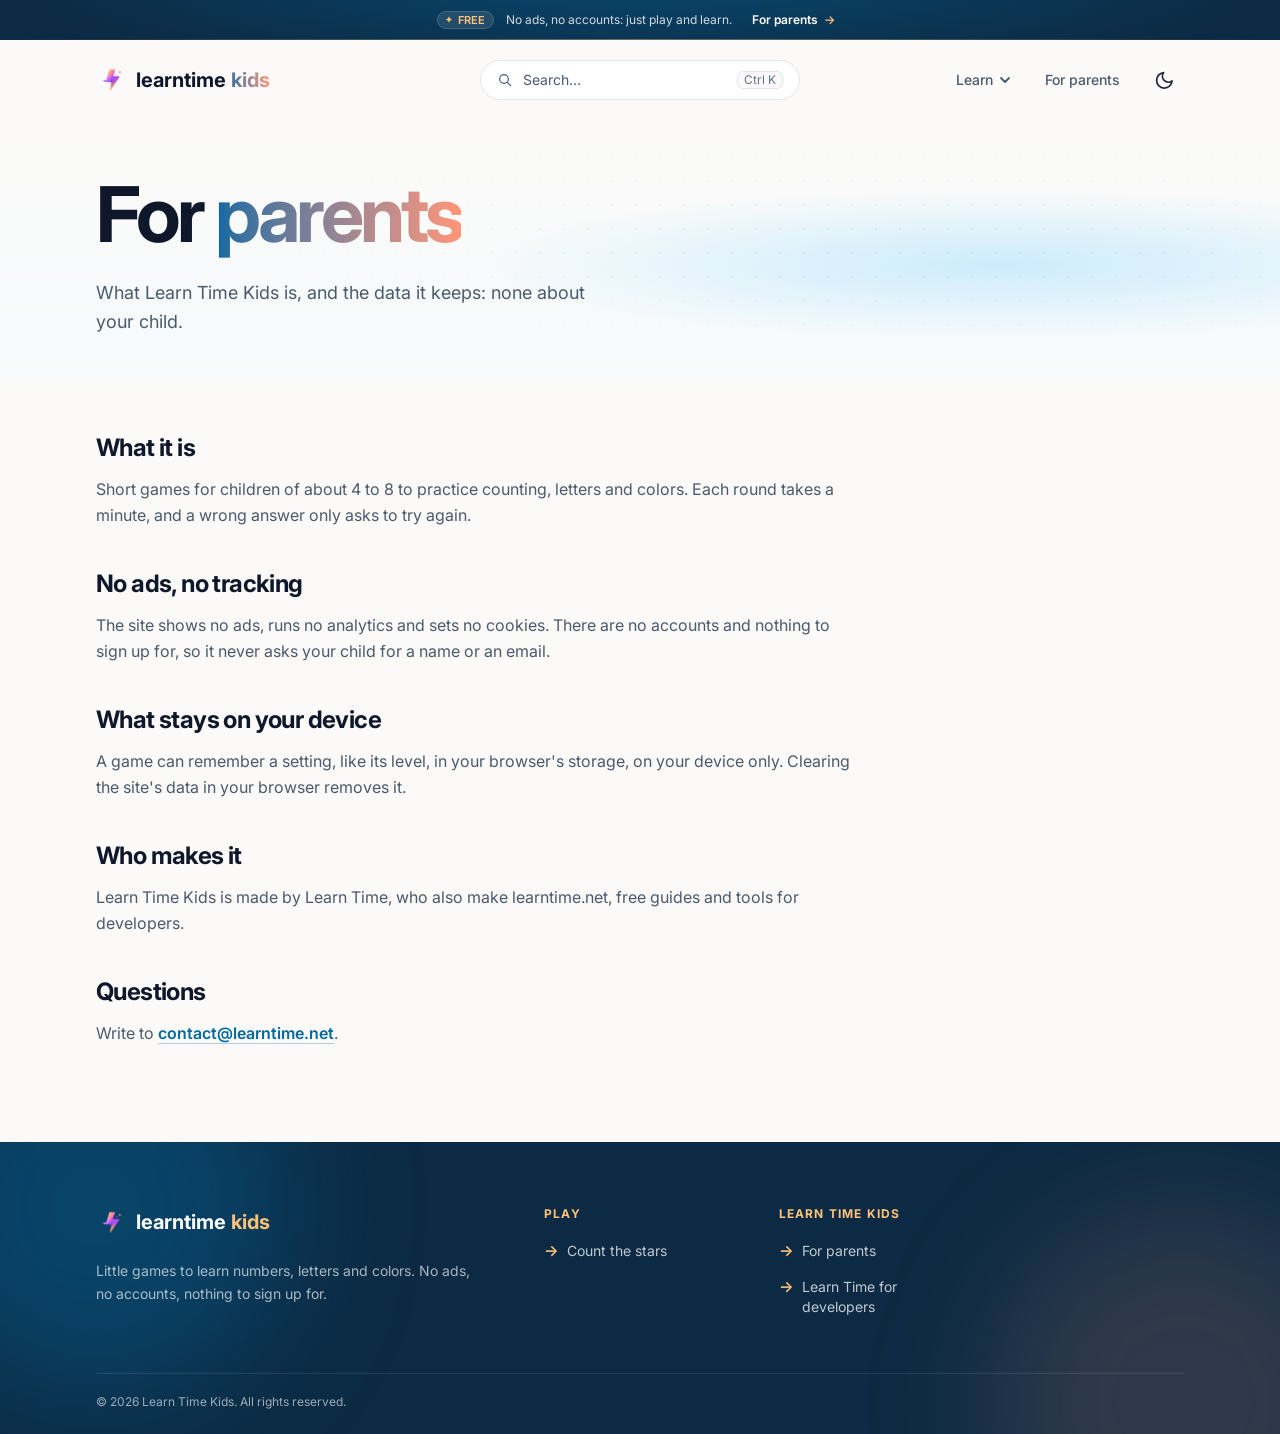
==== parents/index.html @ bff308cf "new website version" ====
<!doctype html><!-- Generated by build tool at 2026-11-18T23:03:13.358Z -->
<html lang="en">
  <head>
    <meta charset="UTF-8" />
    <script>(function () {
  var theme;
  try { theme = localStorage.getItem("learntime-kids:theme"); } catch (error) {}
  if (theme !== "light" && theme !== "dark") {
    theme = window.matchMedia && matchMedia("(prefers-color-scheme: dark)").matches ? "dark" : "light";
  }
  document.documentElement.dataset.theme = theme;
})();</script>
    <link rel="icon" href="/favicon.ico" sizes="32x32">
    <link rel="icon" type="image/png" sizes="32x32" href="/assets/favicon/favicon-32x32.png">
    <link rel="icon" type="image/png" sizes="16x16" href="/assets/favicon/favicon-16x16.png">
    <link rel="apple-touch-icon" sizes="180x180" href="/assets/favicon/apple-touch-icon.png">
    <link rel="manifest" href="/assets/favicon/site.webmanifest">
    <meta name="viewport" content="width=device-width, initial-scale=1.0" />
    <title>For parents | Learn Time Kids – Learn Time</title>
    <meta name="description" content="What Learn Time Kids is, who makes it, and the data it keeps: no ads, no analytics, no accounts, no cookies." />
    <meta name="keywords" content="learn time kids parents, kids games privacy, games without ads for children" />
    <link rel="canonical" href="https://kids.learntime.net/parents/" />
    <meta name="search-index-version" content="fac62221156c" />
    
    <script>window.startTime = new Date().getTime();</script>
    <style>
      :root {
        --background-color: #F1F1F1;
        --loading-bar-background-color: #F0E6FF;
        --moving-loading-bar-background-color: #752BE8;
      }
      :root[data-theme="dark"] {
        --background-color: #100E17;
        --loading-bar-background-color: #2B2042;
        --moving-loading-bar-background-color: #A78BFA;
      }
      .loader {
        transition: all .2s ease-out;
        z-index: 10000000000;
        margin-top: -200px;
        position: fixed;
        top: 0;
        left: 0;
        right: 0;
        bottom: 0;
        background-color: var(--background-color);
        display: flex;
        align-items: center;
        justify-content: center;
        flex-direction: column;
      }
      .loader-logo {
        width: 40px;
        height: 40px;
        margin-bottom: 20px;
      }
      .loading-bar {
        width: 130px;
        height: 4px;
        border-radius: 100rem;
        background-color: var(--loading-bar-background-color);
        position: relative;
        overflow: hidden;
      }
      .moving-loading-bar {
        height: 100%;
        width: 68px;
        position: absolute;
        border-radius: 100rem;
        background-color: var(--moving-loading-bar-background-color);
        animation: initial-loading 1.5s ease infinite;
      }
      @keyframes initial-loading {
        0% {
          transform: translate(-34px);
        }
        50% {
          transform: translate(96px);
        }
        to {
          transform: translate(-34px);
        }
      }
      .loader.hide {
        opacity: 0;
        visibility: hidden;
        pointer-events: none;
      }
      .root {
        height: 0px;
        overflow: hidden;
        transition: height 0.2s ease-out;
      }
      .root.show {
        min-height: 100vh;
        height: auto;
        overflow: visible;
      }
    </style>
    <script type="module" crossorigin src="/assets/parents-hFwo82gf.js"></script>
    <link rel="modulepreload" crossorigin href="/assets/LoaderHider-DoMLkhhd.js">
    <link rel="stylesheet" crossorigin href="/assets/LoaderHider-Essg3ZuU.css">
  </head>
  <body>
    <div id="loader" class="loader">
      <div class="loading-bar">
        <div class="moving-loading-bar"></div>
      </div>
    </div>
    <div id="root" class="root"></div>
  </body>
</html>
---- assets/LoaderHider-Essg3ZuU.css ----
@import "https://fonts.googleapis.com/css2?family=Inter:ital,opsz,wght@0,14..32,100..900;1,14..32,100..900&family=Roboto+Mono:ital,wght@0,100..700;1,100..700&display=swap";@layer components;@layer properties{@supports (((-webkit-hyphens:none)) and (not (margin-trim:inline))) or ((-moz-orient:inline) and (not (color:rgb(from red r g b)))){*,:before,:after,::backdrop{--tw-translate-x:0;--tw-translate-y:0;--tw-translate-z:0;--tw-rotate-x:initial;--tw-rotate-y:initial;--tw-rotate-z:initial;--tw-skew-x:initial;--tw-skew-y:initial;--tw-pan-x:initial;--tw-pan-y:initial;--tw-pinch-zoom:initial;--tw-border-style:solid;--tw-gradient-position:initial;--tw-gradient-from:#0000;--tw-gradient-via:#0000;--tw-gradient-to:#0000;--tw-gradient-stops:initial;--tw-gradient-via-stops:initial;--tw-gradient-from-position:0%;--tw-gradient-via-position:50%;--tw-gradient-to-position:100%;--tw-leading:initial;--tw-font-weight:initial;--tw-tracking:initial;--tw-shadow:0 0 #0000;--tw-shadow-color:initial;--tw-shadow-alpha:100%;--tw-inset-shadow:0 0 #0000;--tw-inset-shadow-color:initial;--tw-inset-shadow-alpha:100%;--tw-ring-color:initial;--tw-ring-shadow:0 0 #0000;--tw-inset-ring-color:initial;--tw-inset-ring-shadow:0 0 #0000;--tw-ring-inset:initial;--tw-ring-offset-width:0px;--tw-ring-offset-color:#fff;--tw-ring-offset-shadow:0 0 #0000;--tw-outline-style:solid;--tw-blur:initial;--tw-brightness:initial;--tw-contrast:initial;--tw-grayscale:initial;--tw-hue-rotate:initial;--tw-invert:initial;--tw-opacity:initial;--tw-saturate:initial;--tw-sepia:initial;--tw-drop-shadow:initial;--tw-drop-shadow-color:initial;--tw-drop-shadow-alpha:100%;--tw-drop-shadow-size:initial;--tw-backdrop-blur:initial;--tw-backdrop-brightness:initial;--tw-backdrop-contrast:initial;--tw-backdrop-grayscale:initial;--tw-backdrop-hue-rotate:initial;--tw-backdrop-invert:initial;--tw-backdrop-opacity:initial;--tw-backdrop-saturate:initial;--tw-backdrop-sepia:initial;--tw-duration:initial;--tw-ease:initial;--tw-scale-x:1;--tw-scale-y:1;--tw-scale-z:1}}}@layer theme{:root,:host{--color-orange-300:oklch(83.7% .128 66.29);--color-orange-500:oklch(70.5% .213 47.604);--color-orange-600:oklch(64.6% .222 41.116);--color-orange-700:oklch(55.3% .195 38.402);--color-amber-100:oklch(96.2% .059 95.617);--color-amber-300:oklch(87.9% .169 91.605);--color-amber-400:oklch(82.8% .189 84.429);--color-amber-500:oklch(76.9% .188 70.08);--color-amber-700:oklch(55.5% .163 48.998);--color-emerald-500:oklch(69.6% .17 162.48);--color-emerald-700:oklch(50.8% .118 165.612);--color-teal-500:oklch(70.4% .14 182.503);--color-sky-100:oklch(95.1% .026 236.824);--color-sky-300:oklch(82.8% .111 230.318);--color-sky-400:oklch(74.6% .16 232.661);--color-sky-500:oklch(68.5% .169 237.323);--color-sky-700:oklch(50% .134 242.749);--color-violet-500:oklch(60.6% .25 292.717);--color-pink-500:oklch(65.6% .241 354.308);--color-slate-900:oklch(20.8% .042 265.755);--color-neutral-100:oklch(97% 0 0);--color-neutral-200:oklch(92.2% 0 0);--color-neutral-300:oklch(87% 0 0);--color-neutral-500:oklch(55.6% 0 0);--color-neutral-600:oklch(43.9% 0 0);--color-neutral-700:oklch(37.1% 0 0);--color-neutral-800:oklch(26.9% 0 0);--color-neutral-900:oklch(20.5% 0 0);--color-black:#000;--color-white:#fff;--spacing:.25rem;--container-sm:24rem;--container-md:28rem;--container-lg:32rem;--container-xl:36rem;--container-2xl:42rem;--container-3xl:48rem;--container-6xl:72rem;--text-xs:.75rem;--text-xs--line-height:calc(1 / .75);--text-sm:.875rem;--text-sm--line-height:calc(1.25 / .875);--text-base:1rem;--text-base--line-height:calc(1.5 / 1);--text-lg:1.125rem;--text-lg--line-height:calc(1.75 / 1.125);--text-xl:1.25rem;--text-xl--line-height:calc(1.75 / 1.25);--text-2xl:1.5rem;--text-2xl--line-height:calc(2 / 1.5);--text-4xl:2.25rem;--text-4xl--line-height:calc(2.5 / 2.25);--text-5xl:3rem;--text-5xl--line-height:1;--font-weight-normal:400;--font-weight-medium:500;--font-weight-semibold:600;--font-weight-bold:700;--tracking-tighter:-.05em;--tracking-tight:-.025em;--tracking-normal:0em;--tracking-wide:.025em;--tracking-widest:.1em;--leading-tight:1.25;--leading-snug:1.375;--leading-relaxed:1.625;--radius-md:.375rem;--radius-lg:.5rem;--radius-xl:.75rem;--radius-2xl:1rem;--radius-3xl:1.5rem;--ease-out:cubic-bezier(0, 0, .2, 1);--ease-in-out:cubic-bezier(.4, 0, .2, 1);--animate-ping:ping 1s cubic-bezier(0, 0, .2, 1) infinite;--blur-sm:8px;--blur-lg:16px;--blur-3xl:64px;--default-transition-duration:.15s;--default-transition-timing-function:cubic-bezier(.4, 0, .2, 1);--default-font-family:var(--typography-family);--default-mono-font-family:var(--font-family-mono);--color-brand:var(--semantic-color-brand);--color-border:var(--semantic-color-border);--animate-glow:glow 12s ease-in-out infinite;--animate-pop:pop .3s ease-out}}@layer base{*,:after,:before,::backdrop{box-sizing:border-box;border:0 solid;margin:0;padding:0}::file-selector-button{box-sizing:border-box;border:0 solid;margin:0;padding:0}html,:host{-webkit-text-size-adjust:100%;tab-size:4;line-height:1.5;font-family:var(--default-font-family,ui-sans-serif, system-ui, sans-serif, "Apple Color Emoji", "Segoe UI Emoji", "Segoe UI Symbol", "Noto Color Emoji");font-feature-settings:var(--default-font-feature-settings,normal);font-variation-settings:var(--default-font-variation-settings,normal);-webkit-tap-highlight-color:transparent}hr{height:0;color:inherit;border-top-width:1px}abbr:where([title]){-webkit-text-decoration:underline dotted;text-decoration:underline dotted}h1,h2,h3,h4,h5,h6{font-size:inherit;font-weight:inherit}a{color:inherit;-webkit-text-decoration:inherit;-webkit-text-decoration:inherit;-webkit-text-decoration:inherit;-webkit-text-decoration:inherit;text-decoration:inherit}b,strong{font-weight:bolder}code,kbd,samp,pre{font-family:var(--default-mono-font-family,ui-monospace, SFMono-Regular, Menlo, Monaco, Consolas, "Liberation Mono", "Courier New", monospace);font-feature-settings:var(--default-mono-font-feature-settings,normal);font-variation-settings:var(--default-mono-font-variation-settings,normal);font-size:1em}small{font-size:80%}sub,sup{vertical-align:baseline;font-size:75%;line-height:0;position:relative}sub{bottom:-.25em}sup{top:-.5em}table{text-indent:0;border-color:inherit;border-collapse:collapse}:-moz-focusring{outline:auto}progress{vertical-align:baseline}summary{display:list-item}ol,ul,menu{list-style:none}img,svg,video,canvas,audio,iframe,embed,object{vertical-align:middle;display:block}img,video{max-width:100%;height:auto}button,input,select,optgroup,textarea{font:inherit;font-feature-settings:inherit;font-variation-settings:inherit;letter-spacing:inherit;color:inherit;opacity:1;background-color:#0000;border-radius:0}::file-selector-button{font:inherit;font-feature-settings:inherit;font-variation-settings:inherit;letter-spacing:inherit;color:inherit;opacity:1;background-color:#0000;border-radius:0}:where(select:is([multiple],[size])) optgroup{font-weight:bolder}:where(select:is([multiple],[size])) optgroup option{padding-inline-start:20px}::file-selector-button{margin-inline-end:4px}::placeholder{opacity:1}@supports (not ((-webkit-appearance:-apple-pay-button))) or (contain-intrinsic-size:1px){::placeholder{color:currentColor}@supports (color:color-mix(in lab, red, red)){::placeholder{color:color-mix(in oklab, currentcolor 50%, transparent)}}}textarea{resize:vertical}::-webkit-search-decoration{-webkit-appearance:none}::-webkit-date-and-time-value{min-height:1lh;text-align:inherit}::-webkit-datetime-edit{display:inline-flex}::-webkit-datetime-edit-fields-wrapper{padding:0}::-webkit-datetime-edit{padding-block:0}::-webkit-datetime-edit-year-field{padding-block:0}::-webkit-datetime-edit-month-field{padding-block:0}::-webkit-datetime-edit-day-field{padding-block:0}::-webkit-datetime-edit-hour-field{padding-block:0}::-webkit-datetime-edit-minute-field{padding-block:0}::-webkit-datetime-edit-second-field{padding-block:0}::-webkit-datetime-edit-millisecond-field{padding-block:0}::-webkit-datetime-edit-meridiem-field{padding-block:0}::-webkit-calendar-picker-indicator{line-height:1}:-moz-ui-invalid{box-shadow:none}button,input:where([type=button],[type=reset],[type=submit]){appearance:button}::file-selector-button{appearance:button}::-webkit-inner-spin-button{height:auto}::-webkit-outer-spin-button{height:auto}[hidden]:where(:not([hidden=until-found])){display:none!important}}@layer utilities{.pointer-events-auto{pointer-events:auto}.pointer-events-none{pointer-events:none}.invisible{visibility:hidden}.visible{visibility:visible}.sr-only{clip-path:inset(50%);white-space:nowrap;border-width:0;width:1px;height:1px;margin:-1px;padding:0;position:absolute;overflow:hidden}.absolute{position:absolute}.fixed{position:fixed}.relative{position:relative}.static{position:static}.sticky{position:sticky}.inset-0{inset:0}.inset-x-0{inset-inline:0}.inset-y-0{inset-block:0}.-top-20{top:calc(var(--spacing) * -20)}.-top-24{top:calc(var(--spacing) * -24)}.-top-32{top:calc(var(--spacing) * -32)}.top-0{top:0}.top-1\/2{top:50%}.top-3{top:calc(var(--spacing) * 3)}.top-8{top:calc(var(--spacing) * 8)}.top-40{top:calc(var(--spacing) * 40)}.top-\[12vh\]{top:12vh}.top-full{top:100%}.-right-16{right:calc(var(--spacing) * -16)}.-right-24{right:calc(var(--spacing) * -24)}.right-0{right:0}.right-3{right:calc(var(--spacing) * 3)}.right-10{right:calc(var(--spacing) * 10)}.-bottom-40{bottom:calc(var(--spacing) * -40)}.bottom-0{bottom:0}.-left-24{left:calc(var(--spacing) * -24)}.-left-\[9999px\]{left:-9999px}.left-0{left:0}.left-1\/2{left:50%}.left-3{left:calc(var(--spacing) * 3)}.isolate{isolation:isolate}.-z-10{z-index:calc(10 * -1)}.z-40{z-index:40}.z-50{z-index:50}.container{width:100%}@media (width>=40rem){.container{max-width:40rem}}@media (width>=48rem){.container{max-width:48rem}}@media (width>=64rem){.container{max-width:64rem}}@media (width>=80rem){.container{max-width:80rem}}@media (width>=96rem){.container{max-width:96rem}}.-m-1{margin:calc(var(--spacing) * -1)}.m-0{margin:0}.m-auto{margin:auto}.mx-auto{margin-inline:auto}.mt-0\.5{margin-top:calc(var(--spacing) * .5)}.mt-1{margin-top:var(--spacing)}.mt-1\.5{margin-top:calc(var(--spacing) * 1.5)}.mt-2{margin-top:calc(var(--spacing) * 2)}.mt-3{margin-top:calc(var(--spacing) * 3)}.mt-4{margin-top:calc(var(--spacing) * 4)}.mt-5{margin-top:calc(var(--spacing) * 5)}.mt-6{margin-top:calc(var(--spacing) * 6)}.mt-8{margin-top:calc(var(--spacing) * 8)}.mt-10{margin-top:calc(var(--spacing) * 10)}.mt-14{margin-top:calc(var(--spacing) * 14)}.mt-16{margin-top:calc(var(--spacing) * 16)}.mt-auto{margin-top:auto}.mb-2{margin-bottom:calc(var(--spacing) * 2)}.mb-3{margin-bottom:calc(var(--spacing) * 3)}.mb-4{margin-bottom:calc(var(--spacing) * 4)}.mb-5{margin-bottom:calc(var(--spacing) * 5)}.mb-6{margin-bottom:calc(var(--spacing) * 6)}.mb-8{margin-bottom:calc(var(--spacing) * 8)}.mb-10{margin-bottom:calc(var(--spacing) * 10)}.ml-1{margin-left:var(--spacing)}.ml-2{margin-left:calc(var(--spacing) * 2)}.ml-auto{margin-left:auto}.line-clamp-1{-webkit-line-clamp:1;-webkit-box-orient:vertical;display:-webkit-box;overflow:hidden}.line-clamp-3{-webkit-line-clamp:3;-webkit-box-orient:vertical;display:-webkit-box;overflow:hidden}.block{display:block}.flex{display:flex}.grid{display:grid}.hidden{display:none}.inline{display:inline}.inline-flex{display:inline-flex}.table{display:table}.size-2{width:calc(var(--spacing) * 2);height:calc(var(--spacing) * 2)}.size-2\.5{width:calc(var(--spacing) * 2.5);height:calc(var(--spacing) * 2.5)}.size-4{width:calc(var(--spacing) * 4);height:calc(var(--spacing) * 4)}.size-6{width:calc(var(--spacing) * 6);height:calc(var(--spacing) * 6)}.size-8{width:calc(var(--spacing) * 8);height:calc(var(--spacing) * 8)}.size-9{width:calc(var(--spacing) * 9);height:calc(var(--spacing) * 9)}.size-10{width:calc(var(--spacing) * 10);height:calc(var(--spacing) * 10)}.size-12{width:calc(var(--spacing) * 12);height:calc(var(--spacing) * 12)}.size-56{width:calc(var(--spacing) * 56);height:calc(var(--spacing) * 56)}.size-72{width:calc(var(--spacing) * 72);height:calc(var(--spacing) * 72)}.size-96{width:calc(var(--spacing) * 96);height:calc(var(--spacing) * 96)}.size-\[1\.15em\]{width:1.15em;height:1.15em}.size-full{width:100%;height:100%}.size-px{width:1px;height:1px}.h-3{height:calc(var(--spacing) * 3)}.h-9{height:calc(var(--spacing) * 9)}.h-10{height:calc(var(--spacing) * 10)}.h-40{height:calc(var(--spacing) * 40)}.h-full{height:100%}.h-px{height:1px}.max-h-\[calc\(100vh-12rem\)\]{max-height:calc(100vh - 12rem)}.max-h-\[min\(36rem\,80vh\)\]{max-height:min(36rem,80vh)}.min-h-0{min-height:0}.min-h-8{min-height:calc(var(--spacing) * 8)}.min-h-9{min-height:calc(var(--spacing) * 9)}.min-h-10{min-height:calc(var(--spacing) * 10)}.min-h-11{min-height:calc(var(--spacing) * 11)}.min-h-12{min-height:calc(var(--spacing) * 12)}.min-h-16{min-height:calc(var(--spacing) * 16)}.min-h-20{min-height:calc(var(--spacing) * 20)}.min-h-40{min-height:calc(var(--spacing) * 40)}.min-h-48{min-height:calc(var(--spacing) * 48)}.min-h-screen{min-height:100vh}.w-0\.5{width:calc(var(--spacing) * .5)}.w-12{width:calc(var(--spacing) * 12)}.w-72{width:calc(var(--spacing) * 72)}.w-96{width:calc(var(--spacing) * 96)}.w-\[34rem\]{width:34rem}.w-\[min\(36rem\,calc\(100\%-2rem\)\)\]{width:min(36rem,100% - 2rem)}.w-full{width:100%}.max-w-2xl{max-width:var(--container-2xl)}.max-w-3xl{max-width:var(--container-3xl)}.max-w-6xl{max-width:var(--container-6xl)}.max-w-full{max-width:100%}.max-w-lg{max-width:var(--container-lg)}.max-w-md{max-width:var(--container-md)}.max-w-sm{max-width:var(--container-sm)}.max-w-xl{max-width:var(--container-xl)}.min-w-0{min-width:0}.min-w-11{min-width:calc(var(--spacing) * 11)}.min-w-80{min-width:calc(var(--spacing) * 80)}.flex-1{flex:1}.flex-none{flex:none}.shrink{flex-shrink:1}.grow{flex-grow:1}.basis-full{flex-basis:100%}.-translate-1\/2{--tw-translate-x:calc(calc(1 / 2 * 100%) * -1);--tw-translate-y:calc(calc(1 / 2 * 100%) * -1);translate:var(--tw-translate-x) var(--tw-translate-y)}.-translate-x-1\/2{--tw-translate-x:calc(calc(1 / 2 * 100%) * -1);translate:var(--tw-translate-x) var(--tw-translate-y)}.-translate-y-1\/2{--tw-translate-y:calc(calc(1 / 2 * 100%) * -1);translate:var(--tw-translate-x) var(--tw-translate-y)}.-translate-y-px{--tw-translate-y:-1px;translate:var(--tw-translate-x) var(--tw-translate-y)}.rotate-180{rotate:180deg}.transform{transform:var(--tw-rotate-x,) var(--tw-rotate-y,) var(--tw-rotate-z,) var(--tw-skew-x,) var(--tw-skew-y,)}.cursor-crosshair{cursor:crosshair}.cursor-ew-resize{cursor:ew-resize}.cursor-pointer{cursor:pointer}.touch-pan-y{--tw-pan-y:pan-y;touch-action:var(--tw-pan-x,) var(--tw-pan-y,) var(--tw-pinch-zoom,)}.touch-none{touch-action:none}.resize{resize:both}.list-none{list-style-type:none}.appearance-none{appearance:none}.grid-cols-2{grid-template-columns:repeat(2,minmax(0,1fr))}.grid-cols-3{grid-template-columns:repeat(3,minmax(0,1fr))}.grid-cols-\[0fr\]{grid-template-columns:0fr}.grid-cols-\[1fr\]{grid-template-columns:1fr}.grid-cols-\[minmax\(0\,24rem\)_auto\]{grid-template-columns:minmax(0,24rem) auto}.grid-rows-\[0fr\]{grid-template-rows:0fr}.grid-rows-\[1fr\]{grid-template-rows:1fr}.flex-col{flex-direction:column}.flex-wrap{flex-wrap:wrap}.place-items-center{place-items:center}.content-center{align-content:center}.content-start{align-content:flex-start}.items-baseline{align-items:baseline}.items-center{align-items:center}.items-end{align-items:flex-end}.items-start{align-items:flex-start}.justify-between{justify-content:space-between}.justify-center{justify-content:center}.justify-end{justify-content:flex-end}.gap-0\.5{gap:calc(var(--spacing) * .5)}.gap-1{gap:var(--spacing)}.gap-1\.5{gap:calc(var(--spacing) * 1.5)}.gap-2{gap:calc(var(--spacing) * 2)}.gap-2\.5{gap:calc(var(--spacing) * 2.5)}.gap-3{gap:calc(var(--spacing) * 3)}.gap-4{gap:calc(var(--spacing) * 4)}.gap-10{gap:calc(var(--spacing) * 10)}.gap-16{gap:calc(var(--spacing) * 16)}.gap-x-2{column-gap:calc(var(--spacing) * 2)}.gap-x-4{column-gap:calc(var(--spacing) * 4)}.gap-x-6{column-gap:calc(var(--spacing) * 6)}.gap-x-12{column-gap:calc(var(--spacing) * 12)}.gap-x-16{column-gap:calc(var(--spacing) * 16)}.gap-y-1{row-gap:var(--spacing)}.gap-y-3{row-gap:calc(var(--spacing) * 3)}.gap-y-8{row-gap:calc(var(--spacing) * 8)}.self-start{align-self:flex-start}.overflow-clip{overflow:clip}.overflow-hidden{overflow:hidden}.overflow-x-auto{overflow-x:auto}.overflow-x-clip{overflow-x:clip}.overflow-y-auto{overflow-y:auto}.rounded{border-radius:.25rem}.rounded-2xl{border-radius:var(--radius-2xl)}.rounded-3xl{border-radius:var(--radius-3xl)}.rounded-\[2rem\]{border-radius:2rem}.rounded-full{border-radius:3.40282e38px}.rounded-lg{border-radius:var(--radius-lg)}.rounded-md{border-radius:var(--radius-md)}.rounded-xl{border-radius:var(--radius-xl)}.border{border-style:var(--tw-border-style);border-width:1px}.border-0{border-style:var(--tw-border-style);border-width:0}.border-2{border-style:var(--tw-border-style);border-width:2px}.border-t{border-top-style:var(--tw-border-style);border-top-width:1px}.border-b{border-bottom-style:var(--tw-border-style);border-bottom-width:1px}.border-dashed{--tw-border-style:dashed;border-style:dashed}.border-accent-coral\/40{border-color:var(--semantic-color-accent-coral)}@supports (color:color-mix(in lab, red, red)){.border-accent-coral\/40{border-color:color-mix(in oklab, var(--semantic-color-accent-coral) 40%, transparent)}}.border-accent-coral\/60{border-color:var(--semantic-color-accent-coral)}@supports (color:color-mix(in lab, red, red)){.border-accent-coral\/60{border-color:color-mix(in oklab, var(--semantic-color-accent-coral) 60%, transparent)}}.border-accent-coral\/70{border-color:var(--semantic-color-accent-coral)}@supports (color:color-mix(in lab, red, red)){.border-accent-coral\/70{border-color:color-mix(in oklab, var(--semantic-color-accent-coral) 70%, transparent)}}.border-accent-teal\/30{border-color:var(--semantic-color-accent-teal)}@supports (color:color-mix(in lab, red, red)){.border-accent-teal\/30{border-color:color-mix(in oklab, var(--semantic-color-accent-teal) 30%, transparent)}}.border-black\/5{border-color:#0000000d}@supports (color:color-mix(in lab, red, red)){.border-black\/5{border-color:color-mix(in oklab, var(--color-black) 5%, transparent)}}.border-border{border-color:var(--semantic-color-border)}.border-border-subtle{border-color:var(--semantic-color-border-subtle)}.border-brand{border-color:var(--semantic-color-brand)}.border-emerald-700{border-color:var(--color-emerald-700)}.border-ink\/10{border-color:var(--semantic-color-ink)}@supports (color:color-mix(in lab, red, red)){.border-ink\/10{border-color:color-mix(in oklab, var(--semantic-color-ink) 10%, transparent)}}.border-surface{border-color:var(--semantic-color-surface)}.border-transparent{border-color:#0000}.border-white{border-color:var(--color-white)}.border-white\/10{border-color:#ffffff1a}@supports (color:color-mix(in lab, red, red)){.border-white\/10{border-color:color-mix(in oklab, var(--color-white) 10%, transparent)}}.border-white\/15{border-color:#ffffff26}@supports (color:color-mix(in lab, red, red)){.border-white\/15{border-color:color-mix(in oklab, var(--color-white) 15%, transparent)}}.bg-\[\#16121f\]{background-color:#16121f}.bg-accent-coral,.bg-accent-coral\/10{background-color:var(--semantic-color-accent-coral)}@supports (color:color-mix(in lab, red, red)){.bg-accent-coral\/10{background-color:color-mix(in oklab, var(--semantic-color-accent-coral) 10%, transparent)}}.bg-accent-coral\/15{background-color:var(--semantic-color-accent-coral)}@supports (color:color-mix(in lab, red, red)){.bg-accent-coral\/15{background-color:color-mix(in oklab, var(--semantic-color-accent-coral) 15%, transparent)}}.bg-accent-mint{background-color:var(--semantic-color-accent-mint)}.bg-accent-teal{background-color:var(--semantic-color-accent-teal)}.bg-amber-100{background-color:var(--color-amber-100)}.bg-amber-400{background-color:var(--color-amber-400)}.bg-amber-500{background-color:var(--color-amber-500)}.bg-banner{background-color:var(--semantic-color-brand-banner)}.bg-black\/60{background-color:#0009}@supports (color:color-mix(in lab, red, red)){.bg-black\/60{background-color:color-mix(in oklab, var(--color-black) 60%, transparent)}}.bg-brand{background-color:var(--semantic-color-brand)}.bg-brand-soft,.bg-brand-soft\/70{background-color:var(--semantic-color-brand-soft)}@supports (color:color-mix(in lab, red, red)){.bg-brand-soft\/70{background-color:color-mix(in oklab, var(--semantic-color-brand-soft) 70%, transparent)}}.bg-brand\/10{background-color:var(--semantic-color-brand)}@supports (color:color-mix(in lab, red, red)){.bg-brand\/10{background-color:color-mix(in oklab, var(--semantic-color-brand) 10%, transparent)}}.bg-brand\/40{background-color:var(--semantic-color-brand)}@supports (color:color-mix(in lab, red, red)){.bg-brand\/40{background-color:color-mix(in oklab, var(--semantic-color-brand) 40%, transparent)}}.bg-brand\/50{background-color:var(--semantic-color-brand)}@supports (color:color-mix(in lab, red, red)){.bg-brand\/50{background-color:color-mix(in oklab, var(--semantic-color-brand) 50%, transparent)}}.bg-brand\/85{background-color:var(--semantic-color-brand)}@supports (color:color-mix(in lab, red, red)){.bg-brand\/85{background-color:color-mix(in oklab, var(--semantic-color-brand) 85%, transparent)}}.bg-emerald-500{background-color:var(--color-emerald-500)}.bg-emerald-700{background-color:var(--color-emerald-700)}.bg-paper,.bg-paper\/70{background-color:var(--semantic-color-paper)}@supports (color:color-mix(in lab, red, red)){.bg-paper\/70{background-color:color-mix(in oklab, var(--semantic-color-paper) 70%, transparent)}}.bg-pink-500{background-color:var(--color-pink-500)}.bg-sky-100{background-color:var(--color-sky-100)}.bg-sky-500{background-color:var(--color-sky-500)}.bg-surface{background-color:var(--semantic-color-surface)}.bg-surface-tint{background-color:var(--semantic-color-surface-tint)}.bg-surface\/90{background-color:var(--semantic-color-surface)}@supports (color:color-mix(in lab, red, red)){.bg-surface\/90{background-color:color-mix(in oklab, var(--semantic-color-surface) 90%, transparent)}}.bg-teal-500{background-color:var(--color-teal-500)}.bg-transparent{background-color:#0000}.bg-violet-500{background-color:var(--color-violet-500)}.bg-white{background-color:var(--color-white)}.bg-white\/10{background-color:#ffffff1a}@supports (color:color-mix(in lab, red, red)){.bg-white\/10{background-color:color-mix(in oklab, var(--color-white) 10%, transparent)}}.bg-linear-to-b{--tw-gradient-position:to bottom}@supports (background-image:linear-gradient(in lab, red, red)){.bg-linear-to-b{--tw-gradient-position:to bottom in oklab}}.bg-linear-to-b{background-image:linear-gradient(var(--tw-gradient-stops))}.bg-linear-to-br{--tw-gradient-position:to bottom right}@supports (background-image:linear-gradient(in lab, red, red)){.bg-linear-to-br{--tw-gradient-position:to bottom right in oklab}}.bg-linear-to-br{background-image:linear-gradient(var(--tw-gradient-stops))}.bg-linear-to-r{--tw-gradient-position:to right}@supports (background-image:linear-gradient(in lab, red, red)){.bg-linear-to-r{--tw-gradient-position:to right in oklab}}.bg-linear-to-r{background-image:linear-gradient(var(--tw-gradient-stops))}.bg-\[linear-gradient\(to_right\,\#f00\,\#ff0\,\#0f0\,\#0ff\,\#00f\,\#f0f\,\#f00\)\]{background-image:linear-gradient(90deg,red,#ff0,#0f0,#0ff,#00f,#f0f,red)}.bg-\[radial-gradient\(40rem_6rem_at_50\%_-1rem\,var\(--color-brand\)\,transparent\)\]{background-image:radial-gradient(40rem 6rem at 50% -1rem,var(--color-brand),transparent)}.bg-\[radial-gradient\(var\(--color-brand\)_1px\,transparent_1px\)\]{background-image:radial-gradient(var(--color-brand) 1px,transparent 1px)}.bg-\[repeating-conic-gradient\(\#d4d4d8_0_25\%\,\#ffffff_0_50\%\)\]{background-image:repeating-conic-gradient(#d4d4d8 0 25%,#fff 0 50%)}.bg-home-hero{background-image:var(--component-home-hero-background)}.from-brand{--tw-gradient-from:var(--semantic-color-brand);--tw-gradient-stops:var(--tw-gradient-via-stops,var(--tw-gradient-position), var(--tw-gradient-from) var(--tw-gradient-from-position), var(--tw-gradient-to) var(--tw-gradient-to-position))}.from-brand\/45{--tw-gradient-from:var(--semantic-color-brand)}@supports (color:color-mix(in lab, red, red)){.from-brand\/45{--tw-gradient-from:color-mix(in oklab, var(--semantic-color-brand) 45%, transparent)}}.from-brand\/45{--tw-gradient-stops:var(--tw-gradient-via-stops,var(--tw-gradient-position), var(--tw-gradient-from) var(--tw-gradient-from-position), var(--tw-gradient-to) var(--tw-gradient-to-position))}.from-transparent{--tw-gradient-from:transparent;--tw-gradient-stops:var(--tw-gradient-via-stops,var(--tw-gradient-position), var(--tw-gradient-from) var(--tw-gradient-from-position), var(--tw-gradient-to) var(--tw-gradient-to-position))}.via-accent-coral\/45{--tw-gradient-via:var(--semantic-color-accent-coral)}@supports (color:color-mix(in lab, red, red)){.via-accent-coral\/45{--tw-gradient-via:color-mix(in oklab, var(--semantic-color-accent-coral) 45%, transparent)}}.via-accent-coral\/45{--tw-gradient-via-stops:var(--tw-gradient-position), var(--tw-gradient-from) var(--tw-gradient-from-position), var(--tw-gradient-via) var(--tw-gradient-via-position), var(--tw-gradient-to) var(--tw-gradient-to-position);--tw-gradient-stops:var(--tw-gradient-via-stops)}.via-banner-accent\/40{--tw-gradient-via:var(--semantic-color-banner-accent)}@supports (color:color-mix(in lab, red, red)){.via-banner-accent\/40{--tw-gradient-via:color-mix(in oklab, var(--semantic-color-banner-accent) 40%, transparent)}}.via-banner-accent\/40{--tw-gradient-via-stops:var(--tw-gradient-position), var(--tw-gradient-from) var(--tw-gradient-from-position), var(--tw-gradient-via) var(--tw-gradient-via-position), var(--tw-gradient-to) var(--tw-gradient-to-position);--tw-gradient-stops:var(--tw-gradient-via-stops)}.to-accent-coral{--tw-gradient-to:var(--semantic-color-accent-coral);--tw-gradient-stops:var(--tw-gradient-via-stops,var(--tw-gradient-position), var(--tw-gradient-from) var(--tw-gradient-from-position), var(--tw-gradient-to) var(--tw-gradient-to-position))}.to-brand\/15{--tw-gradient-to:var(--semantic-color-brand)}@supports (color:color-mix(in lab, red, red)){.to-brand\/15{--tw-gradient-to:color-mix(in oklab, var(--semantic-color-brand) 15%, transparent)}}.to-brand\/15{--tw-gradient-stops:var(--tw-gradient-via-stops,var(--tw-gradient-position), var(--tw-gradient-from) var(--tw-gradient-from-position), var(--tw-gradient-to) var(--tw-gradient-to-position))}.to-paper{--tw-gradient-to:var(--semantic-color-paper);--tw-gradient-stops:var(--tw-gradient-via-stops,var(--tw-gradient-position), var(--tw-gradient-from) var(--tw-gradient-from-position), var(--tw-gradient-to) var(--tw-gradient-to-position))}.to-transparent{--tw-gradient-to:transparent;--tw-gradient-stops:var(--tw-gradient-via-stops,var(--tw-gradient-position), var(--tw-gradient-from) var(--tw-gradient-from-position), var(--tw-gradient-to) var(--tw-gradient-to-position))}.mask-\[radial-gradient\(ellipse_at_70\%_45\%\,black\,transparent_70\%\)\]{-webkit-mask-image:radial-gradient(at 70% 45%,#000,#0000 70%);mask-image:radial-gradient(at 70% 45%,#000,#0000 70%)}.bg-size-\[8px_8px\]{background-size:8px 8px}.bg-size-\[24px_24px\]{background-size:24px 24px}.bg-size-\[auto\,8px_8px\]{background-size:auto,8px 8px}.bg-clip-text{-webkit-background-clip:text;background-clip:text}.stroke-current{stroke:currentColor}.object-contain{object-fit:contain}.p-0{padding:0}.p-1{padding:var(--spacing)}.p-2{padding:calc(var(--spacing) * 2)}.p-3{padding:calc(var(--spacing) * 3)}.p-4{padding:calc(var(--spacing) * 4)}.p-6{padding:calc(var(--spacing) * 6)}.p-8{padding:calc(var(--spacing) * 8)}.p-px{padding:1px}.px-1\.5{padding-inline:calc(var(--spacing) * 1.5)}.px-2{padding-inline:calc(var(--spacing) * 2)}.px-2\.5{padding-inline:calc(var(--spacing) * 2.5)}.px-3{padding-inline:calc(var(--spacing) * 3)}.px-3\.5{padding-inline:calc(var(--spacing) * 3.5)}.px-4{padding-inline:calc(var(--spacing) * 4)}.px-5{padding-inline:calc(var(--spacing) * 5)}.px-6{padding-inline:calc(var(--spacing) * 6)}.px-8{padding-inline:calc(var(--spacing) * 8)}.px-12{padding-inline:calc(var(--spacing) * 12)}.py-0\.5{padding-block:calc(var(--spacing) * .5)}.py-1{padding-block:var(--spacing)}.py-1\.5{padding-block:calc(var(--spacing) * 1.5)}.py-2\.5{padding-block:calc(var(--spacing) * 2.5)}.py-3{padding-block:calc(var(--spacing) * 3)}.py-3\.5{padding-block:calc(var(--spacing) * 3.5)}.py-4{padding-block:calc(var(--spacing) * 4)}.py-5{padding-block:calc(var(--spacing) * 5)}.py-10{padding-block:calc(var(--spacing) * 10)}.py-14{padding-block:calc(var(--spacing) * 14)}.pt-2{padding-top:calc(var(--spacing) * 2)}.pt-3{padding-top:calc(var(--spacing) * 3)}.pt-5{padding-top:calc(var(--spacing) * 5)}.pt-8{padding-top:calc(var(--spacing) * 8)}.pt-10{padding-top:calc(var(--spacing) * 10)}.pt-14{padding-top:calc(var(--spacing) * 14)}.pt-16{padding-top:calc(var(--spacing) * 16)}.pr-4{padding-right:calc(var(--spacing) * 4)}.pb-2{padding-bottom:calc(var(--spacing) * 2)}.pb-4{padding-bottom:calc(var(--spacing) * 4)}.pb-6{padding-bottom:calc(var(--spacing) * 6)}.pb-24{padding-bottom:calc(var(--spacing) * 24)}.pl-3{padding-left:calc(var(--spacing) * 3)}.text-center{text-align:center}.font-mono{font-family:var(--font-family-mono)}.font-sans{font-family:var(--typography-family)}.text-2xl{font-size:var(--text-2xl);line-height:var(--tw-leading,var(--text-2xl--line-height))}.text-4xl{font-size:var(--text-4xl);line-height:var(--tw-leading,var(--text-4xl--line-height))}.text-5xl{font-size:var(--text-5xl);line-height:var(--tw-leading,var(--text-5xl--line-height))}.text-base{font-size:var(--text-base);line-height:var(--tw-leading,var(--text-base--line-height))}.text-lg{font-size:var(--text-lg);line-height:var(--tw-leading,var(--text-lg--line-height))}.text-sm{font-size:var(--text-sm);line-height:var(--tw-leading,var(--text-sm--line-height))}.text-xl{font-size:var(--text-xl);line-height:var(--tw-leading,var(--text-xl--line-height))}.text-xs{font-size:var(--text-xs);line-height:var(--tw-leading,var(--text-xs--line-height))}.text-\[0\.85em\]{font-size:.85em}.text-\[0\.6875rem\]{font-size:.6875rem}.text-\[1\.1em\]{font-size:1.1em}.text-\[10px\]{font-size:10px}.text-home-display-tablet{font-size:var(--component-home-hero-display-size-compact)}.text-home-section{font-size:var(--component-home-section-heading-size)}.leading-none{--tw-leading:1;line-height:1}.leading-relaxed{--tw-leading:var(--leading-relaxed);line-height:var(--leading-relaxed)}.leading-snug{--tw-leading:var(--leading-snug);line-height:var(--leading-snug)}.leading-tight{--tw-leading:var(--leading-tight);line-height:var(--leading-tight)}.font-bold{--tw-font-weight:var(--font-weight-bold);font-weight:var(--font-weight-bold)}.font-medium{--tw-font-weight:var(--font-weight-medium);font-weight:var(--font-weight-medium)}.font-normal{--tw-font-weight:var(--font-weight-normal);font-weight:var(--font-weight-normal)}.font-semibold{--tw-font-weight:var(--font-weight-semibold);font-weight:var(--font-weight-semibold)}.tracking-\[0\.14em\]{--tw-tracking:.14em;letter-spacing:.14em}.tracking-tight{--tw-tracking:var(--tracking-tight);letter-spacing:var(--tracking-tight)}.tracking-tighter{--tw-tracking:var(--tracking-tighter);letter-spacing:var(--tracking-tighter)}.tracking-wide{--tw-tracking:var(--tracking-wide);letter-spacing:var(--tracking-wide)}.tracking-widest{--tw-tracking:var(--tracking-widest);letter-spacing:var(--tracking-widest)}.text-balance{text-wrap:balance}.text-pretty{text-wrap:pretty}.whitespace-nowrap{white-space:nowrap}.text-accent-coral{color:var(--semantic-color-accent-coral)}.text-accent-teal{color:var(--semantic-color-accent-teal)}.text-amber-300{color:var(--color-amber-300)}.text-amber-700{color:var(--color-amber-700)}.text-banner-accent{color:var(--semantic-color-banner-accent)}.text-banner-text{color:#fff}.text-banner-text\/80{color:oklab(100% 0 5.96046e-8/.8)}.text-brand{color:var(--semantic-color-brand)}.text-brand-hover{color:var(--semantic-color-brand-hover)}.text-ink{color:var(--semantic-color-ink)}.text-ink-soft{color:var(--semantic-color-ink-soft)}.text-on-brand{color:var(--theme-on-brand,#fff)}.text-sky-700{color:var(--color-sky-700)}.text-slate-900{color:var(--color-slate-900)}.text-text-muted{color:var(--semantic-color-text-muted)}.text-text-subtle{color:var(--semantic-color-text-subtle)}.text-transparent{color:#0000}.text-white{color:var(--color-white)}.text-white\/60{color:#fff9}@supports (color:color-mix(in lab, red, red)){.text-white\/60{color:color-mix(in oklab, var(--color-white) 60%, transparent)}}.text-white\/65{color:#ffffffa6}@supports (color:color-mix(in lab, red, red)){.text-white\/65{color:color-mix(in oklab, var(--color-white) 65%, transparent)}}.text-white\/70{color:#ffffffb3}@supports (color:color-mix(in lab, red, red)){.text-white\/70{color:color-mix(in oklab, var(--color-white) 70%, transparent)}}.text-white\/75{color:#ffffffbf}@supports (color:color-mix(in lab, red, red)){.text-white\/75{color:color-mix(in oklab, var(--color-white) 75%, transparent)}}.uppercase{text-transform:uppercase}.no-underline{text-decoration-line:none}.underline{text-decoration-line:underline}.decoration-brand\/30{-webkit-text-decoration-color:var(--semantic-color-brand);-webkit-text-decoration-color:var(--semantic-color-brand);-webkit-text-decoration-color:var(--semantic-color-brand);text-decoration-color:var(--semantic-color-brand)}@supports (color:color-mix(in lab, red, red)){.decoration-brand\/30{-webkit-text-decoration-color:color-mix(in oklab, var(--semantic-color-brand) 30%, transparent);-webkit-text-decoration-color:color-mix(in oklab, var(--semantic-color-brand) 30%, transparent);-webkit-text-decoration-color:color-mix(in oklab, var(--semantic-color-brand) 30%, transparent);text-decoration-color:color-mix(in oklab, var(--semantic-color-brand) 30%, transparent)}}.underline-offset-2{text-underline-offset:2px}.underline-offset-4{text-underline-offset:4px}.antialiased{-webkit-font-smoothing:antialiased;-moz-osx-font-smoothing:grayscale}.opacity-0{opacity:0}.opacity-45{opacity:.45}.opacity-50{opacity:.5}.opacity-60{opacity:.6}.opacity-100{opacity:1}.opacity-\[0\.07\]{opacity:.07}.shadow-2xl{--tw-shadow:0 25px 50px -12px var(--tw-shadow-color,#00000040);box-shadow:var(--tw-inset-shadow), var(--tw-inset-ring-shadow), var(--tw-ring-offset-shadow), var(--tw-ring-shadow), var(--tw-shadow)}.shadow-\[0_0_0_1px_rgb\(0_0_0\/0\.3\)\,0_1px_3px_rgb\(0_0_0\/0\.4\)\]{--tw-shadow:0 0 0 1px var(--tw-shadow-color,#0000004d), 0 1px 3px var(--tw-shadow-color,#0006);box-shadow:var(--tw-inset-shadow), var(--tw-inset-ring-shadow), var(--tw-ring-offset-shadow), var(--tw-ring-shadow), var(--tw-shadow)}.shadow-\[0_0_0_1px_rgba\(0\,0\,0\,0\.15\)\,0_0_8px_rgba\(0\,0\,0\,0\.3\)\]{--tw-shadow:0 0 0 1px var(--tw-shadow-color,#00000026), 0 0 8px var(--tw-shadow-color,#0000004d);box-shadow:var(--tw-inset-shadow), var(--tw-inset-ring-shadow), var(--tw-ring-offset-shadow), var(--tw-ring-shadow), var(--tw-shadow)}.shadow-\[0_0_0_1px_var\(--color-border\)\]{--tw-shadow:0 0 0 1px var(--tw-shadow-color,var(--color-border));box-shadow:var(--tw-inset-shadow), var(--tw-inset-ring-shadow), var(--tw-ring-offset-shadow), var(--tw-ring-shadow), var(--tw-shadow)}.shadow-lg{--tw-shadow:0 10px 15px -3px var(--tw-shadow-color,#0000001a), 0 4px 6px -4px var(--tw-shadow-color,#0000001a);box-shadow:var(--tw-inset-shadow), var(--tw-inset-ring-shadow), var(--tw-ring-offset-shadow), var(--tw-ring-shadow), var(--tw-shadow)}.shadow-md{--tw-shadow:0 4px 6px -1px var(--tw-shadow-color,#0000001a), 0 2px 4px -2px var(--tw-shadow-color,#0000001a);box-shadow:var(--tw-inset-shadow), var(--tw-inset-ring-shadow), var(--tw-ring-offset-shadow), var(--tw-ring-shadow), var(--tw-shadow)}.shadow-sm{--tw-shadow:0 1px 3px 0 var(--tw-shadow-color,#0000001a), 0 1px 2px -1px var(--tw-shadow-color,#0000001a);box-shadow:var(--tw-inset-shadow), var(--tw-inset-ring-shadow), var(--tw-ring-offset-shadow), var(--tw-ring-shadow), var(--tw-shadow)}.shadow-xl{--tw-shadow:0 20px 25px -5px var(--tw-shadow-color,#0000001a), 0 8px 10px -6px var(--tw-shadow-color,#0000001a);box-shadow:var(--tw-inset-shadow), var(--tw-inset-ring-shadow), var(--tw-ring-offset-shadow), var(--tw-ring-shadow), var(--tw-shadow)}.ring,.ring-1{--tw-ring-shadow:var(--tw-ring-inset,) 0 0 0 calc(1px + var(--tw-ring-offset-width)) var(--tw-ring-color,currentcolor);box-shadow:var(--tw-inset-shadow), var(--tw-inset-ring-shadow), var(--tw-ring-offset-shadow), var(--tw-ring-shadow), var(--tw-shadow)}.ring-2{--tw-ring-shadow:var(--tw-ring-inset,) 0 0 0 calc(2px + var(--tw-ring-offset-width)) var(--tw-ring-color,currentcolor);box-shadow:var(--tw-inset-shadow), var(--tw-inset-ring-shadow), var(--tw-ring-offset-shadow), var(--tw-ring-shadow), var(--tw-shadow)}.shadow-brand\/5{--tw-shadow-color:var(--semantic-color-brand)}@supports (color:color-mix(in lab, red, red)){.shadow-brand\/5{--tw-shadow-color:color-mix(in oklab, color-mix(in oklab, var(--semantic-color-brand) 5%, transparent) var(--tw-shadow-alpha), transparent)}}.shadow-brand\/10{--tw-shadow-color:var(--semantic-color-brand)}@supports (color:color-mix(in lab, red, red)){.shadow-brand\/10{--tw-shadow-color:color-mix(in oklab, color-mix(in oklab, var(--semantic-color-brand) 10%, transparent) var(--tw-shadow-alpha), transparent)}}.shadow-ink\/5{--tw-shadow-color:var(--semantic-color-ink)}@supports (color:color-mix(in lab, red, red)){.shadow-ink\/5{--tw-shadow-color:color-mix(in oklab, color-mix(in oklab, var(--semantic-color-ink) 5%, transparent) var(--tw-shadow-alpha), transparent)}}.shadow-ink\/10{--tw-shadow-color:var(--semantic-color-ink)}@supports (color:color-mix(in lab, red, red)){.shadow-ink\/10{--tw-shadow-color:color-mix(in oklab, color-mix(in oklab, var(--semantic-color-ink) 10%, transparent) var(--tw-shadow-alpha), transparent)}}.shadow-ink\/15{--tw-shadow-color:var(--semantic-color-ink)}@supports (color:color-mix(in lab, red, red)){.shadow-ink\/15{--tw-shadow-color:color-mix(in oklab, color-mix(in oklab, var(--semantic-color-ink) 15%, transparent) var(--tw-shadow-alpha), transparent)}}.shadow-ink\/20{--tw-shadow-color:var(--semantic-color-ink)}@supports (color:color-mix(in lab, red, red)){.shadow-ink\/20{--tw-shadow-color:color-mix(in oklab, color-mix(in oklab, var(--semantic-color-ink) 20%, transparent) var(--tw-shadow-alpha), transparent)}}.ring-black\/10{--tw-ring-color:#0000001a}@supports (color:color-mix(in lab, red, red)){.ring-black\/10{--tw-ring-color:color-mix(in oklab, var(--color-black) 10%, transparent)}}.ring-brand{--tw-ring-color:var(--semantic-color-brand)}.ring-white\/15{--tw-ring-color:#ffffff26}@supports (color:color-mix(in lab, red, red)){.ring-white\/15{--tw-ring-color:color-mix(in oklab, var(--color-white) 15%, transparent)}}.ring-offset-1{--tw-ring-offset-width:1px;--tw-ring-offset-shadow:var(--tw-ring-inset,) 0 0 0 var(--tw-ring-offset-width) var(--tw-ring-offset-color)}.ring-offset-2{--tw-ring-offset-width:2px;--tw-ring-offset-shadow:var(--tw-ring-inset,) 0 0 0 var(--tw-ring-offset-width) var(--tw-ring-offset-color)}.ring-offset-surface{--tw-ring-offset-color:var(--semantic-color-surface)}.outline{outline-style:var(--tw-outline-style);outline-width:1px}.blur-3xl{--tw-blur:blur(var(--blur-3xl));filter:var(--tw-blur,) var(--tw-brightness,) var(--tw-contrast,) var(--tw-grayscale,) var(--tw-hue-rotate,) var(--tw-invert,) var(--tw-saturate,) var(--tw-sepia,) var(--tw-drop-shadow,)}.filter{filter:var(--tw-blur,) var(--tw-brightness,) var(--tw-contrast,) var(--tw-grayscale,) var(--tw-hue-rotate,) var(--tw-invert,) var(--tw-saturate,) var(--tw-sepia,) var(--tw-drop-shadow,)}.backdrop-blur{--tw-backdrop-blur:blur(8px);-webkit-backdrop-filter:var(--tw-backdrop-blur,) var(--tw-backdrop-brightness,) var(--tw-backdrop-contrast,) var(--tw-backdrop-grayscale,) var(--tw-backdrop-hue-rotate,) var(--tw-backdrop-invert,) var(--tw-backdrop-opacity,) var(--tw-backdrop-saturate,) var(--tw-backdrop-sepia,);backdrop-filter:var(--tw-backdrop-blur,) var(--tw-backdrop-brightness,) var(--tw-backdrop-contrast,) var(--tw-backdrop-grayscale,) var(--tw-backdrop-hue-rotate,) var(--tw-backdrop-invert,) var(--tw-backdrop-opacity,) var(--tw-backdrop-saturate,) var(--tw-backdrop-sepia,)}.backdrop-blur-lg{--tw-backdrop-blur:blur(var(--blur-lg));-webkit-backdrop-filter:var(--tw-backdrop-blur,) var(--tw-backdrop-brightness,) var(--tw-backdrop-contrast,) var(--tw-backdrop-grayscale,) var(--tw-backdrop-hue-rotate,) var(--tw-backdrop-invert,) var(--tw-backdrop-opacity,) var(--tw-backdrop-saturate,) var(--tw-backdrop-sepia,);backdrop-filter:var(--tw-backdrop-blur,) var(--tw-backdrop-brightness,) var(--tw-backdrop-contrast,) var(--tw-backdrop-grayscale,) var(--tw-backdrop-hue-rotate,) var(--tw-backdrop-invert,) var(--tw-backdrop-opacity,) var(--tw-backdrop-saturate,) var(--tw-backdrop-sepia,)}.backdrop-blur-sm{--tw-backdrop-blur:blur(var(--blur-sm));-webkit-backdrop-filter:var(--tw-backdrop-blur,) var(--tw-backdrop-brightness,) var(--tw-backdrop-contrast,) var(--tw-backdrop-grayscale,) var(--tw-backdrop-hue-rotate,) var(--tw-backdrop-invert,) var(--tw-backdrop-opacity,) var(--tw-backdrop-saturate,) var(--tw-backdrop-sepia,);backdrop-filter:var(--tw-backdrop-blur,) var(--tw-backdrop-brightness,) var(--tw-backdrop-contrast,) var(--tw-backdrop-grayscale,) var(--tw-backdrop-hue-rotate,) var(--tw-backdrop-invert,) var(--tw-backdrop-opacity,) var(--tw-backdrop-saturate,) var(--tw-backdrop-sepia,)}.transition{transition-property:color,background-color,border-color,outline-color,text-decoration-color,fill,stroke,--tw-gradient-from,--tw-gradient-via,--tw-gradient-to,opacity,box-shadow,transform,translate,scale,rotate,filter,-webkit-backdrop-filter,backdrop-filter,display,content-visibility,overlay,pointer-events;transition-timing-function:var(--tw-ease,var(--default-transition-timing-function));transition-duration:var(--tw-duration,var(--default-transition-duration))}.transition-\[background-color\,color\]{transition-property:background-color,color;transition-timing-function:var(--tw-ease,var(--default-transition-timing-function));transition-duration:var(--tw-duration,var(--default-transition-duration))}.transition-\[color\,background-color\,border-color\,scale\]{transition-property:color,background-color,border-color,scale;transition-timing-function:var(--tw-ease,var(--default-transition-timing-function));transition-duration:var(--tw-duration,var(--default-transition-duration))}.transition-\[color\,background-color\,box-shadow\]{transition-property:color,background-color,box-shadow;transition-timing-function:var(--tw-ease,var(--default-transition-timing-function));transition-duration:var(--tw-duration,var(--default-transition-duration))}.transition-\[color\,translate\]{transition-property:color,translate;transition-timing-function:var(--tw-ease,var(--default-transition-timing-function));transition-duration:var(--tw-duration,var(--default-transition-duration))}.transition-\[grid-template-columns\,opacity\,visibility\]{transition-property:grid-template-columns,opacity,visibility;transition-timing-function:var(--tw-ease,var(--default-transition-timing-function));transition-duration:var(--tw-duration,var(--default-transition-duration))}.transition-\[grid-template-rows\]{transition-property:grid-template-rows;transition-timing-function:var(--tw-ease,var(--default-transition-timing-function));transition-duration:var(--tw-duration,var(--default-transition-duration))}.transition-\[height\,opacity\]{transition-property:height,opacity;transition-timing-function:var(--tw-ease,var(--default-transition-timing-function));transition-duration:var(--tw-duration,var(--default-transition-duration))}.transition-\[transform\,background-color\]{transition-property:transform,background-color;transition-timing-function:var(--tw-ease,var(--default-transition-timing-function));transition-duration:var(--tw-duration,var(--default-transition-duration))}.transition-\[transform\,box-shadow\,background-color\,translate\]{transition-property:transform,box-shadow,background-color,translate;transition-timing-function:var(--tw-ease,var(--default-transition-timing-function));transition-duration:var(--tw-duration,var(--default-transition-duration))}.transition-\[translate\,box-shadow\,border-color\]{transition-property:translate,box-shadow,border-color;transition-timing-function:var(--tw-ease,var(--default-transition-timing-function));transition-duration:var(--tw-duration,var(--default-transition-duration))}.transition-\[translate\]{transition-property:translate;transition-timing-function:var(--tw-ease,var(--default-transition-timing-function));transition-duration:var(--tw-duration,var(--default-transition-duration))}.transition-colors{transition-property:color,background-color,border-color,outline-color,text-decoration-color,fill,stroke,--tw-gradient-from,--tw-gradient-via,--tw-gradient-to;transition-timing-function:var(--tw-ease,var(--default-transition-timing-function));transition-duration:var(--tw-duration,var(--default-transition-duration))}.transition-opacity{transition-property:opacity;transition-timing-function:var(--tw-ease,var(--default-transition-timing-function));transition-duration:var(--tw-duration,var(--default-transition-duration))}.transition-shadow{transition-property:box-shadow;transition-timing-function:var(--tw-ease,var(--default-transition-timing-function));transition-duration:var(--tw-duration,var(--default-transition-duration))}.transition-transform{transition-property:transform,translate,scale,rotate;transition-timing-function:var(--tw-ease,var(--default-transition-timing-function));transition-duration:var(--tw-duration,var(--default-transition-duration))}.duration-200{--tw-duration:.2s;transition-duration:.2s}.duration-300{--tw-duration:.3s;transition-duration:.3s}.ease-in-out{--tw-ease:var(--ease-in-out);transition-timing-function:var(--ease-in-out)}.ease-out{--tw-ease:var(--ease-out);transition-timing-function:var(--ease-out)}.outline-none{--tw-outline-style:none;outline-style:none}.select-none{-webkit-user-select:none;user-select:none}.\[overflow-clip-margin\:4px\]{overflow-clip-margin:4px}.ring-inset{--tw-ring-inset:inset}.group-open\:rotate-180:is(:where(.group):is([open],:popover-open,:open) *){rotate:180deg}@media (hover:hover){.group-hover\:translate-x-0\.5:is(:where(.group):hover *){--tw-translate-x:calc(var(--spacing) * .5);translate:var(--tw-translate-x) var(--tw-translate-y)}.group-hover\:translate-x-1:is(:where(.group):hover *){--tw-translate-x:var(--spacing);translate:var(--tw-translate-x) var(--tw-translate-y)}.group-hover\:-translate-y-0\.5:is(:where(.group):hover *){--tw-translate-y:calc(var(--spacing) * -.5);translate:var(--tw-translate-x) var(--tw-translate-y)}.group-hover\:text-brand:is(:where(.group):hover *){color:var(--semantic-color-brand)}}.peer-focus-visible\:ring-2:is(:where(.peer):focus-visible~*){--tw-ring-shadow:var(--tw-ring-inset,) 0 0 0 calc(2px + var(--tw-ring-offset-width)) var(--tw-ring-color,currentcolor);box-shadow:var(--tw-inset-shadow), var(--tw-inset-ring-shadow), var(--tw-ring-offset-shadow), var(--tw-ring-shadow), var(--tw-shadow)}.placeholder\:text-text-subtle::placeholder{color:var(--semantic-color-text-subtle)}.placeholder\:text-white\/40::placeholder{color:#fff6}@supports (color:color-mix(in lab, red, red)){.placeholder\:text-white\/40::placeholder{color:color-mix(in oklab, var(--color-white) 40%, transparent)}}.backdrop\:bg-ink\/40::backdrop{background-color:var(--semantic-color-ink)}@supports (color:color-mix(in lab, red, red)){.backdrop\:bg-ink\/40::backdrop{background-color:color-mix(in oklab, var(--semantic-color-ink) 40%, transparent)}}.backdrop\:backdrop-blur-sm::backdrop{--tw-backdrop-blur:blur(var(--blur-sm));-webkit-backdrop-filter:var(--tw-backdrop-blur,) var(--tw-backdrop-brightness,) var(--tw-backdrop-contrast,) var(--tw-backdrop-grayscale,) var(--tw-backdrop-hue-rotate,) var(--tw-backdrop-invert,) var(--tw-backdrop-opacity,) var(--tw-backdrop-saturate,) var(--tw-backdrop-sepia,);backdrop-filter:var(--tw-backdrop-blur,) var(--tw-backdrop-brightness,) var(--tw-backdrop-contrast,) var(--tw-backdrop-grayscale,) var(--tw-backdrop-hue-rotate,) var(--tw-backdrop-invert,) var(--tw-backdrop-opacity,) var(--tw-backdrop-saturate,) var(--tw-backdrop-sepia,)}.last\:mb-0:last-child{margin-bottom:0}.last\:border-b-0:last-child{border-bottom-style:var(--tw-border-style);border-bottom-width:0}.empty\:hidden:empty{display:none}@media (hover:hover){.hover\:-translate-y-0\.5:hover{--tw-translate-y:calc(var(--spacing) * -.5);translate:var(--tw-translate-x) var(--tw-translate-y)}.hover\:-translate-y-1:hover{--tw-translate-y:calc(var(--spacing) * -1);translate:var(--tw-translate-x) var(--tw-translate-y)}.hover\:scale-110:hover{--tw-scale-x:110%;--tw-scale-y:110%;--tw-scale-z:110%;scale:var(--tw-scale-x) var(--tw-scale-y)}.hover\:border-brand:hover,.hover\:border-brand\/30:hover{border-color:var(--semantic-color-brand)}@supports (color:color-mix(in lab, red, red)){.hover\:border-brand\/30:hover{border-color:color-mix(in oklab, var(--semantic-color-brand) 30%, transparent)}}.hover\:bg-brand-hover:hover{background-color:var(--semantic-color-brand-hover)}.hover\:bg-brand-soft:hover,.hover\:bg-brand-soft\/60:hover{background-color:var(--semantic-color-brand-soft)}@supports (color:color-mix(in lab, red, red)){.hover\:bg-brand-soft\/60:hover{background-color:color-mix(in oklab, var(--semantic-color-brand-soft) 60%, transparent)}}.hover\:bg-white\/10:hover{background-color:#ffffff1a}@supports (color:color-mix(in lab, red, red)){.hover\:bg-white\/10:hover{background-color:color-mix(in oklab, var(--color-white) 10%, transparent)}}.hover\:text-brand:hover{color:var(--semantic-color-brand)}.hover\:text-brand-hover:hover{color:var(--semantic-color-brand-hover)}.hover\:text-white:hover{color:var(--color-white)}.hover\:decoration-brand:hover{-webkit-text-decoration-color:var(--semantic-color-brand);-webkit-text-decoration-color:var(--semantic-color-brand);-webkit-text-decoration-color:var(--semantic-color-brand);text-decoration-color:var(--semantic-color-brand)}.hover\:shadow-\[0_0_0_2px_var\(--color-brand\)\]:hover{--tw-shadow:0 0 0 2px var(--tw-shadow-color,var(--color-brand));box-shadow:var(--tw-inset-shadow), var(--tw-inset-ring-shadow), var(--tw-ring-offset-shadow), var(--tw-ring-shadow), var(--tw-shadow)}.hover\:shadow-lg:hover{--tw-shadow:0 10px 15px -3px var(--tw-shadow-color,#0000001a), 0 4px 6px -4px var(--tw-shadow-color,#0000001a);box-shadow:var(--tw-inset-shadow), var(--tw-inset-ring-shadow), var(--tw-ring-offset-shadow), var(--tw-ring-shadow), var(--tw-shadow)}.hover\:shadow-xl:hover{--tw-shadow:0 20px 25px -5px var(--tw-shadow-color,#0000001a), 0 8px 10px -6px var(--tw-shadow-color,#0000001a);box-shadow:var(--tw-inset-shadow), var(--tw-inset-ring-shadow), var(--tw-ring-offset-shadow), var(--tw-ring-shadow), var(--tw-shadow)}.hover\:shadow-brand\/10:hover{--tw-shadow-color:var(--semantic-color-brand)}@supports (color:color-mix(in lab, red, red)){.hover\:shadow-brand\/10:hover{--tw-shadow-color:color-mix(in oklab, color-mix(in oklab, var(--semantic-color-brand) 10%, transparent) var(--tw-shadow-alpha), transparent)}}}.focus\:border-banner-accent\/70:focus{border-color:var(--semantic-color-banner-accent)}@supports (color:color-mix(in lab, red, red)){.focus\:border-banner-accent\/70:focus{border-color:color-mix(in oklab, var(--semantic-color-banner-accent) 70%, transparent)}}.focus\:border-brand\/40:focus{border-color:var(--semantic-color-brand)}@supports (color:color-mix(in lab, red, red)){.focus\:border-brand\/40:focus{border-color:color-mix(in oklab, var(--semantic-color-brand) 40%, transparent)}}.focus\:border-brand\/50:focus{border-color:var(--semantic-color-brand)}@supports (color:color-mix(in lab, red, red)){.focus\:border-brand\/50:focus{border-color:color-mix(in oklab, var(--semantic-color-brand) 50%, transparent)}}.focus\:bg-white\/15:focus{background-color:#ffffff26}@supports (color:color-mix(in lab, red, red)){.focus\:bg-white\/15:focus{background-color:color-mix(in oklab, var(--color-white) 15%, transparent)}}.focus-visible\:bg-brand-soft:focus-visible,.focus-visible\:bg-brand-soft\/60:focus-visible{background-color:var(--semantic-color-brand-soft)}@supports (color:color-mix(in lab, red, red)){.focus-visible\:bg-brand-soft\/60:focus-visible{background-color:color-mix(in oklab, var(--semantic-color-brand-soft) 60%, transparent)}}.focus-visible\:bg-white\/10:focus-visible{background-color:#ffffff1a}@supports (color:color-mix(in lab, red, red)){.focus-visible\:bg-white\/10:focus-visible{background-color:color-mix(in oklab, var(--color-white) 10%, transparent)}}.focus-visible\:shadow-\[0_0_0_2px_var\(--color-brand\)\]:focus-visible{--tw-shadow:0 0 0 2px var(--tw-shadow-color,var(--color-brand));box-shadow:var(--tw-inset-shadow), var(--tw-inset-ring-shadow), var(--tw-ring-offset-shadow), var(--tw-ring-shadow), var(--tw-shadow)}.focus-visible\:ring-2:focus-visible{--tw-ring-shadow:var(--tw-ring-inset,) 0 0 0 calc(2px + var(--tw-ring-offset-width)) var(--tw-ring-color,currentcolor);box-shadow:var(--tw-inset-shadow), var(--tw-inset-ring-shadow), var(--tw-ring-offset-shadow), var(--tw-ring-shadow), var(--tw-shadow)}.focus-visible\:ring-brand:focus-visible{--tw-ring-color:var(--semantic-color-brand)}.focus-visible\:ring-offset-1:focus-visible{--tw-ring-offset-width:1px;--tw-ring-offset-shadow:var(--tw-ring-inset,) 0 0 0 var(--tw-ring-offset-width) var(--tw-ring-offset-color)}.focus-visible\:outline-2:focus-visible{outline-style:var(--tw-outline-style);outline-width:2px}.focus-visible\:outline-offset-2:focus-visible{outline-offset:2px}.focus-visible\:outline-brand:focus-visible{outline-color:var(--semantic-color-brand)}.focus-visible\:outline-none:focus-visible{--tw-outline-style:none;outline-style:none}.active\:scale-95:active{--tw-scale-x:95%;--tw-scale-y:95%;--tw-scale-z:95%;scale:var(--tw-scale-x) var(--tw-scale-y)}@media (hover:hover){.enabled\:hover\:text-ink-soft:enabled:hover{color:var(--semantic-color-ink-soft)}}.disabled\:cursor-not-allowed:disabled{cursor:not-allowed}.disabled\:cursor-wait:disabled{cursor:wait}.disabled\:opacity-80:disabled{opacity:.8}@media (prefers-reduced-motion:no-preference){.motion-safe\:translate-y-6{--tw-translate-y:calc(var(--spacing) * 6);translate:var(--tw-translate-x) var(--tw-translate-y)}.motion-safe\:animate-glow{animation:var(--animate-glow)}.motion-safe\:animate-ping{animation:var(--animate-ping)}.motion-safe\:animate-pop{animation:var(--animate-pop)}.motion-safe\:opacity-0{opacity:0}.motion-safe\:transition-\[opacity\,translate\]{transition-property:opacity,translate;transition-timing-function:var(--tw-ease,var(--default-transition-timing-function));transition-duration:var(--tw-duration,var(--default-transition-duration))}.motion-safe\:duration-700{--tw-duration:.7s;transition-duration:.7s}.motion-safe\:ease-out{--tw-ease:var(--ease-out);transition-timing-function:var(--ease-out)}}@media (prefers-reduced-motion:reduce){.motion-reduce\:transition-none{transition-property:none}}@media not all and (width>=80rem){.max-xl\:hidden{display:none}}@media not all and (width>=64rem){.max-lg\:hidden{display:none}.max-lg\:max-w-xl{max-width:var(--container-xl)}.max-lg\:grid-cols-2{grid-template-columns:repeat(2,minmax(0,1fr))}.max-lg\:flex-col{flex-direction:column}.max-lg\:items-start{align-items:flex-start}.max-lg\:gap-4{gap:calc(var(--spacing) * 4)}.max-lg\:gap-12{gap:calc(var(--spacing) * 12)}.max-lg\:gap-x-10{column-gap:calc(var(--spacing) * 10)}}@media not all and (width>=48rem){.max-md\:sr-only{clip-path:inset(50%);white-space:nowrap;border-width:0;width:1px;height:1px;margin:-1px;padding:0;position:absolute;overflow:hidden}.max-md\:mb-8{margin-bottom:calc(var(--spacing) * 8)}.max-md\:ml-auto{margin-left:auto}.max-md\:grid{display:grid}.max-md\:hidden{display:none}.max-md\:size-10{width:calc(var(--spacing) * 10);height:calc(var(--spacing) * 10)}.max-md\:min-h-18{min-height:calc(var(--spacing) * 18)}.max-md\:max-w-xl{max-width:var(--container-xl)}.max-md\:grid-cols-1{grid-template-columns:repeat(1,minmax(0,1fr))}.max-md\:flex-col{flex-direction:column}.max-md\:place-items-center{place-items:center}.max-md\:items-start{align-items:flex-start}.max-md\:gap-6{gap:calc(var(--spacing) * 6)}.max-md\:px-4{padding-inline:calc(var(--spacing) * 4)}.max-md\:px-6{padding-inline:calc(var(--spacing) * 6)}.max-md\:py-3{padding-block:calc(var(--spacing) * 3)}.max-md\:py-10{padding-block:calc(var(--spacing) * 10)}.max-md\:pt-6{padding-top:calc(var(--spacing) * 6)}.max-md\:pt-10{padding-top:calc(var(--spacing) * 10)}.max-md\:pb-0{padding-bottom:0}.max-md\:pb-16{padding-bottom:calc(var(--spacing) * 16)}.max-md\:text-base{font-size:var(--text-base);line-height:var(--tw-leading,var(--text-base--line-height))}.max-md\:text-home-section{font-size:var(--component-home-section-heading-size)}.max-md\:text-ink-soft{color:var(--semantic-color-ink-soft)}@media (hover:hover){.max-md\:hover\:bg-brand-soft:hover{background-color:var(--semantic-color-brand-soft)}.max-md\:hover\:text-brand:hover{color:var(--semantic-color-brand)}}.max-md\:focus-visible\:bg-brand-soft:focus-visible{background-color:var(--semantic-color-brand-soft)}}@media not all and (width>=40rem){.max-sm\:mt-10{margin-top:calc(var(--spacing) * 10)}.max-sm\:min-h-40{min-height:calc(var(--spacing) * 40)}.max-sm\:max-w-xl{max-width:var(--container-xl)}.max-sm\:grid-cols-1{grid-template-columns:repeat(1,minmax(0,1fr))}.max-sm\:grid-cols-2{grid-template-columns:repeat(2,minmax(0,1fr))}.max-sm\:flex-col{flex-direction:column}.max-sm\:gap-2{gap:calc(var(--spacing) * 2)}.max-sm\:gap-3{gap:calc(var(--spacing) * 3)}.max-sm\:p-4{padding:calc(var(--spacing) * 4)}.max-sm\:p-5{padding:calc(var(--spacing) * 5)}.max-sm\:px-4{padding-inline:calc(var(--spacing) * 4)}.max-sm\:pt-12{padding-top:calc(var(--spacing) * 12)}.max-sm\:text-4xl{font-size:var(--text-4xl);line-height:var(--tw-leading,var(--text-4xl--line-height))}}@media not all and (width>=22rem){.max-\[22rem\]\:flex-col{flex-direction:column}}@media (width>=48rem){.md\:flex{display:flex}.md\:grid{display:grid}.md\:hidden{display:none}.md\:size-4{width:calc(var(--spacing) * 4);height:calc(var(--spacing) * 4)}.md\:min-h-10{min-height:calc(var(--spacing) * 10)}.md\:w-60{width:calc(var(--spacing) * 60)}.md\:grid-cols-\[1fr_auto_1fr\]{grid-template-columns:1fr auto 1fr}.md\:gap-6{gap:calc(var(--spacing) * 6)}.md\:border{border-style:var(--tw-border-style);border-width:1px}.md\:border-border{border-color:var(--semantic-color-border)}.md\:bg-surface{background-color:var(--semantic-color-surface)}.md\:px-4{padding-inline:calc(var(--spacing) * 4)}.md\:text-sm{font-size:var(--text-sm);line-height:var(--tw-leading,var(--text-sm--line-height))}.md\:text-text-muted{color:var(--semantic-color-text-muted)}@media (hover:hover){.md\:hover\:border-brand\/30:hover{border-color:var(--semantic-color-brand)}@supports (color:color-mix(in lab, red, red)){.md\:hover\:border-brand\/30:hover{border-color:color-mix(in oklab, var(--semantic-color-brand) 30%, transparent)}}.md\:hover\:text-brand:hover{color:var(--semantic-color-brand)}}}@media (width>=64rem){.lg\:grid{display:grid}.lg\:hidden{display:none}.lg\:w-80{width:calc(var(--spacing) * 80)}.lg\:gap-4{gap:calc(var(--spacing) * 4)}}@media (width>=80rem){.xl\:invisible{visibility:hidden}.xl\:sticky{position:sticky}.xl\:top-32{top:calc(var(--spacing) * 32)}.xl\:col-start-1{grid-column-start:1}.xl\:col-start-2{grid-column-start:2}.xl\:row-span-2{grid-row:span 2/span 2}.xl\:row-start-1{grid-row-start:1}.xl\:-mx-1{margin-inline:calc(var(--spacing) * -1)}.xl\:mt-0{margin-top:0}.xl\:mt-0\.5{margin-top:calc(var(--spacing) * .5)}.xl\:mt-3{margin-top:calc(var(--spacing) * 3)}.xl\:mb-0{margin-bottom:0}.xl\:block{display:block}.xl\:flex{display:flex}.xl\:grid{display:grid}.xl\:hidden{display:none}.xl\:inline-flex{display:inline-flex}.xl\:max-h-\[calc\(100vh-9rem\)\]{max-height:calc(100vh - 9rem)}.xl\:min-h-10{min-height:calc(var(--spacing) * 10)}.xl\:w-56{width:calc(var(--spacing) * 56)}.xl\:scrollbar-on-hover{scrollbar-width:thin;scrollbar-color:transparent transparent}.xl\:scrollbar-on-hover:hover,.xl\:scrollbar-on-hover:focus-within{scrollbar-color:var(--color-border) transparent}.xl\:grid-cols-\[minmax\(0\,1fr\)_0rem\]{grid-template-columns:minmax(0,1fr) 0}.xl\:grid-cols-\[minmax\(0\,1fr\)_14rem\]{grid-template-columns:minmax(0,1fr) 14rem}.xl\:flex-col{flex-direction:column}.xl\:justify-center{justify-content:center}.xl\:gap-1{gap:var(--spacing)}.xl\:gap-x-0{column-gap:0}.xl\:overflow-x-hidden{overflow-x:hidden}.xl\:overflow-y-auto{overflow-y:auto}.xl\:rounded-xl{border-radius:var(--radius-xl)}.xl\:border-0{border-style:var(--tw-border-style);border-width:0}.xl\:bg-transparent{background-color:#0000}.xl\:px-1{padding-inline:var(--spacing)}.xl\:px-3{padding-inline:calc(var(--spacing) * 3)}.xl\:py-1\.5{padding-block:calc(var(--spacing) * 1.5)}.xl\:pb-1{padding-bottom:var(--spacing)}.xl\:text-lg{font-size:var(--text-lg);line-height:var(--tw-leading,var(--text-lg--line-height))}.xl\:text-sm{font-size:var(--text-sm);line-height:var(--tw-leading,var(--text-sm--line-height))}.xl\:font-medium{--tw-font-weight:var(--font-weight-medium);font-weight:var(--font-weight-medium)}.xl\:tracking-normal{--tw-tracking:var(--tracking-normal);letter-spacing:var(--tracking-normal)}.xl\:text-inherit{color:inherit}.xl\:text-ink-soft{color:var(--semantic-color-ink-soft)}.xl\:opacity-0{opacity:0}.xl\:transition-\[grid-template-columns\,column-gap\]{transition-property:grid-template-columns,column-gap;transition-timing-function:var(--tw-ease,var(--default-transition-timing-function));transition-duration:var(--tw-duration,var(--default-transition-duration))}.xl\:transition-\[opacity\,visibility\]{transition-property:opacity,visibility;transition-timing-function:var(--tw-ease,var(--default-transition-timing-function));transition-duration:var(--tw-duration,var(--default-transition-duration))}.xl\:transition-colors{transition-property:color,background-color,border-color,outline-color,text-decoration-color,fill,stroke,--tw-gradient-from,--tw-gradient-via,--tw-gradient-to;transition-timing-function:var(--tw-ease,var(--default-transition-timing-function));transition-duration:var(--tw-duration,var(--default-transition-duration))}@media (hover:hover){.xl\:hover\:translate-y-0:hover{--tw-translate-y:0;translate:var(--tw-translate-x) var(--tw-translate-y)}.xl\:hover\:bg-brand-soft:hover{background-color:var(--semantic-color-brand-soft)}.xl\:hover\:text-brand:hover{color:var(--semantic-color-brand)}.xl\:hover\:shadow-none:hover{--tw-shadow:0 0 #0000;box-shadow:var(--tw-inset-shadow), var(--tw-inset-ring-shadow), var(--tw-ring-offset-shadow), var(--tw-ring-shadow), var(--tw-shadow)}}}.dark\:border-white\/10:where([data-theme=dark],[data-theme=dark] *){border-color:#ffffff1a}@supports (color:color-mix(in lab, red, red)){.dark\:border-white\/10:where([data-theme=dark],[data-theme=dark] *){border-color:color-mix(in oklab, var(--color-white) 10%, transparent)}}.dark\:bg-amber-400\/15:where([data-theme=dark],[data-theme=dark] *){background-color:#fcbb0026}@supports (color:color-mix(in lab, red, red)){.dark\:bg-amber-400\/15:where([data-theme=dark],[data-theme=dark] *){background-color:color-mix(in oklab, var(--color-amber-400) 15%, transparent)}}.dark\:bg-sky-400\/15:where([data-theme=dark],[data-theme=dark] *){background-color:#00bcfe26}@supports (color:color-mix(in lab, red, red)){.dark\:bg-sky-400\/15:where([data-theme=dark],[data-theme=dark] *){background-color:color-mix(in oklab, var(--color-sky-400) 15%, transparent)}}.dark\:text-amber-300:where([data-theme=dark],[data-theme=dark] *){color:var(--color-amber-300)}.dark\:text-sky-300:where([data-theme=dark],[data-theme=dark] *){color:var(--color-sky-300)}.\[\&\:\:-moz-range-thumb\]\:size-4::-moz-range-thumb{width:calc(var(--spacing) * 4);height:calc(var(--spacing) * 4)}.\[\&\:\:-moz-range-thumb\]\:rounded-full::-moz-range-thumb{border-radius:3.40282e38px}.\[\&\:\:-moz-range-thumb\]\:border-2::-moz-range-thumb{border-style:var(--tw-border-style);border-width:2px}.\[\&\:\:-moz-range-thumb\]\:border-white::-moz-range-thumb{border-color:var(--color-white)}.\[\&\:\:-moz-range-thumb\]\:bg-transparent::-moz-range-thumb{background-color:#0000}.\[\&\:\:-moz-range-thumb\]\:shadow-\[0_0_0_1px_rgb\(0_0_0\/0\.3\)\]::-moz-range-thumb{--tw-shadow:0 0 0 1px var(--tw-shadow-color,#0000004d);box-shadow:var(--tw-inset-shadow), var(--tw-inset-ring-shadow), var(--tw-ring-offset-shadow), var(--tw-ring-shadow), var(--tw-shadow)}.\[\&\:\:-webkit-details-marker\]\:hidden::-webkit-details-marker{display:none}.\[\&\:\:-webkit-slider-thumb\]\:size-4::-webkit-slider-thumb{width:calc(var(--spacing) * 4);height:calc(var(--spacing) * 4)}.\[\&\:\:-webkit-slider-thumb\]\:appearance-none::-webkit-slider-thumb{appearance:none}.\[\&\:\:-webkit-slider-thumb\]\:rounded-full::-webkit-slider-thumb{border-radius:3.40282e38px}.\[\&\:\:-webkit-slider-thumb\]\:border-2::-webkit-slider-thumb{border-style:var(--tw-border-style);border-width:2px}.\[\&\:\:-webkit-slider-thumb\]\:border-white::-webkit-slider-thumb{border-color:var(--color-white)}.\[\&\:\:-webkit-slider-thumb\]\:shadow-\[0_0_0_1px_rgb\(0_0_0\/0\.3\)\]::-webkit-slider-thumb{--tw-shadow:0 0 0 1px var(--tw-shadow-color,#0000004d);box-shadow:var(--tw-inset-shadow), var(--tw-inset-ring-shadow), var(--tw-ring-offset-shadow), var(--tw-ring-shadow), var(--tw-shadow)}}:root{--component-home-hero-background:radial-gradient(ellipse at 78% 53%, #e8d3ffa6 0, transparent 37%), linear-gradient(180deg, #fbfaf8 0%, #f8f5fb 100%);--component-home-hero-min-height:600px;--component-home-hero-art-height:430px;--component-home-hero-art-height-compact:370px;--component-home-hero-display-size:clamp(3.35rem, 6vw, 5.55rem);--component-home-hero-display-size-compact:clamp(3.3rem, 7.2vw, 4.8rem);--component-home-hero-display-size-mobile:clamp(3.35rem, 13vw, 4.75rem);--component-home-hero-orbit-inset:30px;--component-home-section-heading-size:clamp(1.9rem, 3.8vw, 2.75rem);--component-home-learning-heading-size:clamp(2.8rem, 5vw, 4.15rem);--component-home-learning-heading-size-mobile:3.5rem;--color-neutral-100:#f1f5f9;--color-neutral-200:#e1e6ed;--color-neutral-300:#cbd5e1;--color-neutral-500:#64748b;--color-neutral-600:#4b5a6c;--color-neutral-700:#334155;--color-neutral-800:#1e2637;--color-neutral-900:#0f172a;--color-neutral-white:#fff;--color-orange-100:#fff5e8;--color-orange-300:#ffc27a;--color-orange-500:#e08f38;--color-orange-600:#b76918;--color-orange-700:#8f500b;--color-learn-time-purple:#752be8;--color-learn-time-purple-dark:#6420d0;--color-learn-time-purple-soft:#f0e6ff;--color-learn-time-paper:#fbfaf8;--color-learn-time-lavender:#f1ebf8;--color-learn-time-coral:#ff9578;--color-learn-time-peach:#ffdfbd;--color-learn-time-mint:#e4f4ec;--color-learn-time-teal:#16866e;--color-learn-time-banner:#201632;--scale-8:8px;--scale-16:16px;--scale-20:20px;--scale-24:24px;--font-size-200:14px;--font-size-300:16px;--font-size-400:18px;--font-family-sans:"Inter", sans-serif;--font-family-mono:"Roboto Mono", monospace;--background-color-action-primary:var(--color-orange-500);--background-color-action-primary-hover:var(--color-orange-600);--background-color-action-primary-active:var(--color-orange-700);--background-color-action-secondary:var(--color-neutral-100);--background-color-action-secondary-hover:var(--color-neutral-200);--background-color-action-secondary-active:var(--color-neutral-300);--text-color-primary:var(--color-neutral-900);--text-color-secondary:var(--color-neutral-700);--text-color-brand:var(--color-orange-700);--text-color-neutral:var(--color-neutral-900);--text-color-action-primary:var(--color-neutral-white);--text-color-action-secondary:var(--color-neutral-900);--border-color-subtle:var(--color-neutral-200);--border-color-focus:var(--color-orange-500);--border-color-action-primary:var(--color-orange-500);--border-color-action-secondary:var(--color-neutral-100);--spacing-control-gap:var(--scale-8);--typography-family:var(--font-family-sans);--typography-body-large-size:var(--font-size-400);--typography-body-default-size:var(--font-size-300);--typography-body-small-size:var(--font-size-200);--typography-label-default-size:var(--font-size-200);--size-sm:var(--scale-16);--size-md:var(--scale-20);--size-lg:var(--scale-24);--semantic-color-ink:var(--color-neutral-900);--semantic-color-ink-soft:var(--color-neutral-800);--semantic-color-text-muted:var(--color-neutral-600);--semantic-color-text-subtle:var(--color-neutral-500);--semantic-color-paper:var(--color-learn-time-paper);--semantic-color-surface:var(--color-neutral-white);--semantic-color-surface-tint:var(--color-learn-time-lavender);--semantic-color-brand:var(--color-learn-time-purple);--semantic-color-brand-hover:var(--color-learn-time-purple-dark);--semantic-color-brand-soft:var(--color-learn-time-purple-soft);--semantic-color-brand-banner:var(--color-learn-time-banner);--semantic-color-banner-accent:var(--color-orange-300);--semantic-color-accent-coral:var(--color-learn-time-coral);--semantic-color-accent-peach:var(--color-learn-time-peach);--semantic-color-accent-mint:var(--color-learn-time-mint);--semantic-color-accent-teal:var(--color-learn-time-teal);--semantic-color-border:var(--color-neutral-200);--semantic-color-border-subtle:var(--color-neutral-100)}*,:before,:after{box-sizing:border-box}:root{--lightningcss-light:initial;--lightningcss-dark: ;color-scheme:light;--semantic-color-brand:#0369a1;--semantic-color-brand-hover:#075985;--semantic-color-brand-soft:#e0f2fe;--semantic-color-brand-banner:#0c2a43;--component-home-hero-background:radial-gradient(ellipse at 78% 53%, #bae6fdb3 0, transparent 37%), linear-gradient(180deg, #fbfaf8 0%, #f5fafd 100%)}:root[data-theme=dark]{--lightningcss-light: ;--lightningcss-dark:initial;color-scheme:dark;--semantic-color-ink:#f3f1f7;--semantic-color-ink-soft:#e2deeb;--semantic-color-text-muted:#aaa3ba;--semantic-color-text-subtle:#857e98;--semantic-color-paper:#100e17;--semantic-color-surface:#18151f;--semantic-color-surface-tint:#231d2f;--semantic-color-brand:#7dd3fc;--semantic-color-brand-hover:#bae6fd;--semantic-color-brand-soft:#0c2a3d;--semantic-color-brand-banner:#0a1f30;--semantic-color-accent-coral:#ff9578;--semantic-color-accent-peach:#f5b98a;--semantic-color-accent-mint:#12302a;--semantic-color-accent-teal:#4fd1b5;--semantic-color-border:#2e2939;--semantic-color-border-subtle:#221e2b;--theme-on-brand:#062033;--component-home-hero-background:radial-gradient(ellipse at 78% 53%, #38bdf833 0, transparent 37%), linear-gradient(180deg, #100e17 0%, #141020 100%)}html{scroll-behavior:smooth;min-width:320px}body{min-width:320px;font-family:var(--typography-family);background-color:var(--semantic-color-paper);color:var(--semantic-color-ink);margin:0}a:focus-visible{outline:3px solid var(--semantic-color-brand);outline-offset:4px}button,a{-webkit-tap-highlight-color:transparent}@media (prefers-reduced-motion:no-preference){.qa-item{interpolate-size:allow-keywords}.qa-item::details-content{block-size:0;transition:block-size .3s ease, content-visibility .3s allow-discrete;overflow:clip}.qa-item[open]::details-content{block-size:auto}}@media (prefers-reduced-motion:reduce){html{scroll-behavior:auto}}:root{--code-background:var(--semantic-color-surface-tint)}@supports (color:color-mix(in lab, red, red)){:root{--code-background:color-mix(in oklab, var(--semantic-color-surface-tint) 55%, var(--semantic-color-surface))}}.code-block{overflow-wrap:normal;border:1px solid var(--semantic-color-border);background-color:var(--code-background);font-family:var(--font-family-mono);text-align:left;border-radius:1rem;margin:0;padding:1rem 1.25rem;font-size:.875em;line-height:1.6;overflow-x:auto}.code-block:focus-visible{outline:3px solid var(--semantic-color-brand);outline-offset:2px}:root[data-theme=dark] .code-block span{color:var(--shiki-dark)!important}pre.code-block code{font-family:inherit;font-size:inherit;color:var(--semantic-color-ink);background:0 0;border-radius:0;padding:0}@property --tw-translate-x{syntax:"*";inherits:false;initial-value:0}@property --tw-translate-y{syntax:"*";inherits:false;initial-value:0}@property --tw-translate-z{syntax:"*";inherits:false;initial-value:0}@property --tw-rotate-x{syntax:"*";inherits:false}@property --tw-rotate-y{syntax:"*";inherits:false}@property --tw-rotate-z{syntax:"*";inherits:false}@property --tw-skew-x{syntax:"*";inherits:false}@property --tw-skew-y{syntax:"*";inherits:false}@property --tw-pan-x{syntax:"*";inherits:false}@property --tw-pan-y{syntax:"*";inherits:false}@property --tw-pinch-zoom{syntax:"*";inherits:false}@property --tw-border-style{syntax:"*";inherits:false;initial-value:solid}@property --tw-gradient-position{syntax:"*";inherits:false}@property --tw-gradient-from{syntax:"<color>";inherits:false;initial-value:#0000}@property --tw-gradient-via{syntax:"<color>";inherits:false;initial-value:#0000}@property --tw-gradient-to{syntax:"<color>";inherits:false;initial-value:#0000}@property --tw-gradient-stops{syntax:"*";inherits:false}@property --tw-gradient-via-stops{syntax:"*";inherits:false}@property --tw-gradient-from-position{syntax:"<length-percentage>";inherits:false;initial-value:0%}@property --tw-gradient-via-position{syntax:"<length-percentage>";inherits:false;initial-value:50%}@property --tw-gradient-to-position{syntax:"<length-percentage>";inherits:false;initial-value:100%}@property --tw-leading{syntax:"*";inherits:false}@property --tw-font-weight{syntax:"*";inherits:false}@property --tw-tracking{syntax:"*";inherits:false}@property --tw-shadow{syntax:"*";inherits:false;initial-value:0 0 #0000}@property --tw-shadow-color{syntax:"*";inherits:false}@property --tw-shadow-alpha{syntax:"<percentage>";inherits:false;initial-value:100%}@property --tw-inset-shadow{syntax:"*";inherits:false;initial-value:0 0 #0000}@property --tw-inset-shadow-color{syntax:"*";inherits:false}@property --tw-inset-shadow-alpha{syntax:"<percentage>";inherits:false;initial-value:100%}@property --tw-ring-color{syntax:"*";inherits:false}@property --tw-ring-shadow{syntax:"*";inherits:false;initial-value:0 0 #0000}@property --tw-inset-ring-color{syntax:"*";inherits:false}@property --tw-inset-ring-shadow{syntax:"*";inherits:false;initial-value:0 0 #0000}@property --tw-ring-inset{syntax:"*";inherits:false}@property --tw-ring-offset-width{syntax:"<length>";inherits:false;initial-value:0}@property --tw-ring-offset-color{syntax:"*";inherits:false;initial-value:#fff}@property --tw-ring-offset-shadow{syntax:"*";inherits:false;initial-value:0 0 #0000}@property --tw-outline-style{syntax:"*";inherits:false;initial-value:solid}@property --tw-blur{syntax:"*";inherits:false}@property --tw-brightness{syntax:"*";inherits:false}@property --tw-contrast{syntax:"*";inherits:false}@property --tw-grayscale{syntax:"*";inherits:false}@property --tw-hue-rotate{syntax:"*";inherits:false}@property --tw-invert{syntax:"*";inherits:false}@property --tw-opacity{syntax:"*";inherits:false}@property --tw-saturate{syntax:"*";inherits:false}@property --tw-sepia{syntax:"*";inherits:false}@property --tw-drop-shadow{syntax:"*";inherits:false}@property --tw-drop-shadow-color{syntax:"*";inherits:false}@property --tw-drop-shadow-alpha{syntax:"<percentage>";inherits:false;initial-value:100%}@property --tw-drop-shadow-size{syntax:"*";inherits:false}@property --tw-backdrop-blur{syntax:"*";inherits:false}@property --tw-backdrop-brightness{syntax:"*";inherits:false}@property --tw-backdrop-contrast{syntax:"*";inherits:false}@property --tw-backdrop-grayscale{syntax:"*";inherits:false}@property --tw-backdrop-hue-rotate{syntax:"*";inherits:false}@property --tw-backdrop-invert{syntax:"*";inherits:false}@property --tw-backdrop-opacity{syntax:"*";inherits:false}@property --tw-backdrop-saturate{syntax:"*";inherits:false}@property --tw-backdrop-sepia{syntax:"*";inherits:false}@property --tw-duration{syntax:"*";inherits:false}@property --tw-ease{syntax:"*";inherits:false}@property --tw-scale-x{syntax:"*";inherits:false;initial-value:1}@property --tw-scale-y{syntax:"*";inherits:false;initial-value:1}@property --tw-scale-z{syntax:"*";inherits:false;initial-value:1}@keyframes ping{75%,to{opacity:0;transform:scale(2)}}@keyframes glow{0%,to{opacity:.7;transform:translate(0)scale(1)}50%{opacity:1;transform:translate(24px,-18px)scale(1.08)}}@keyframes pop{0%{opacity:0;scale:.6}60%{scale:1.15}to{opacity:1;scale:1}}
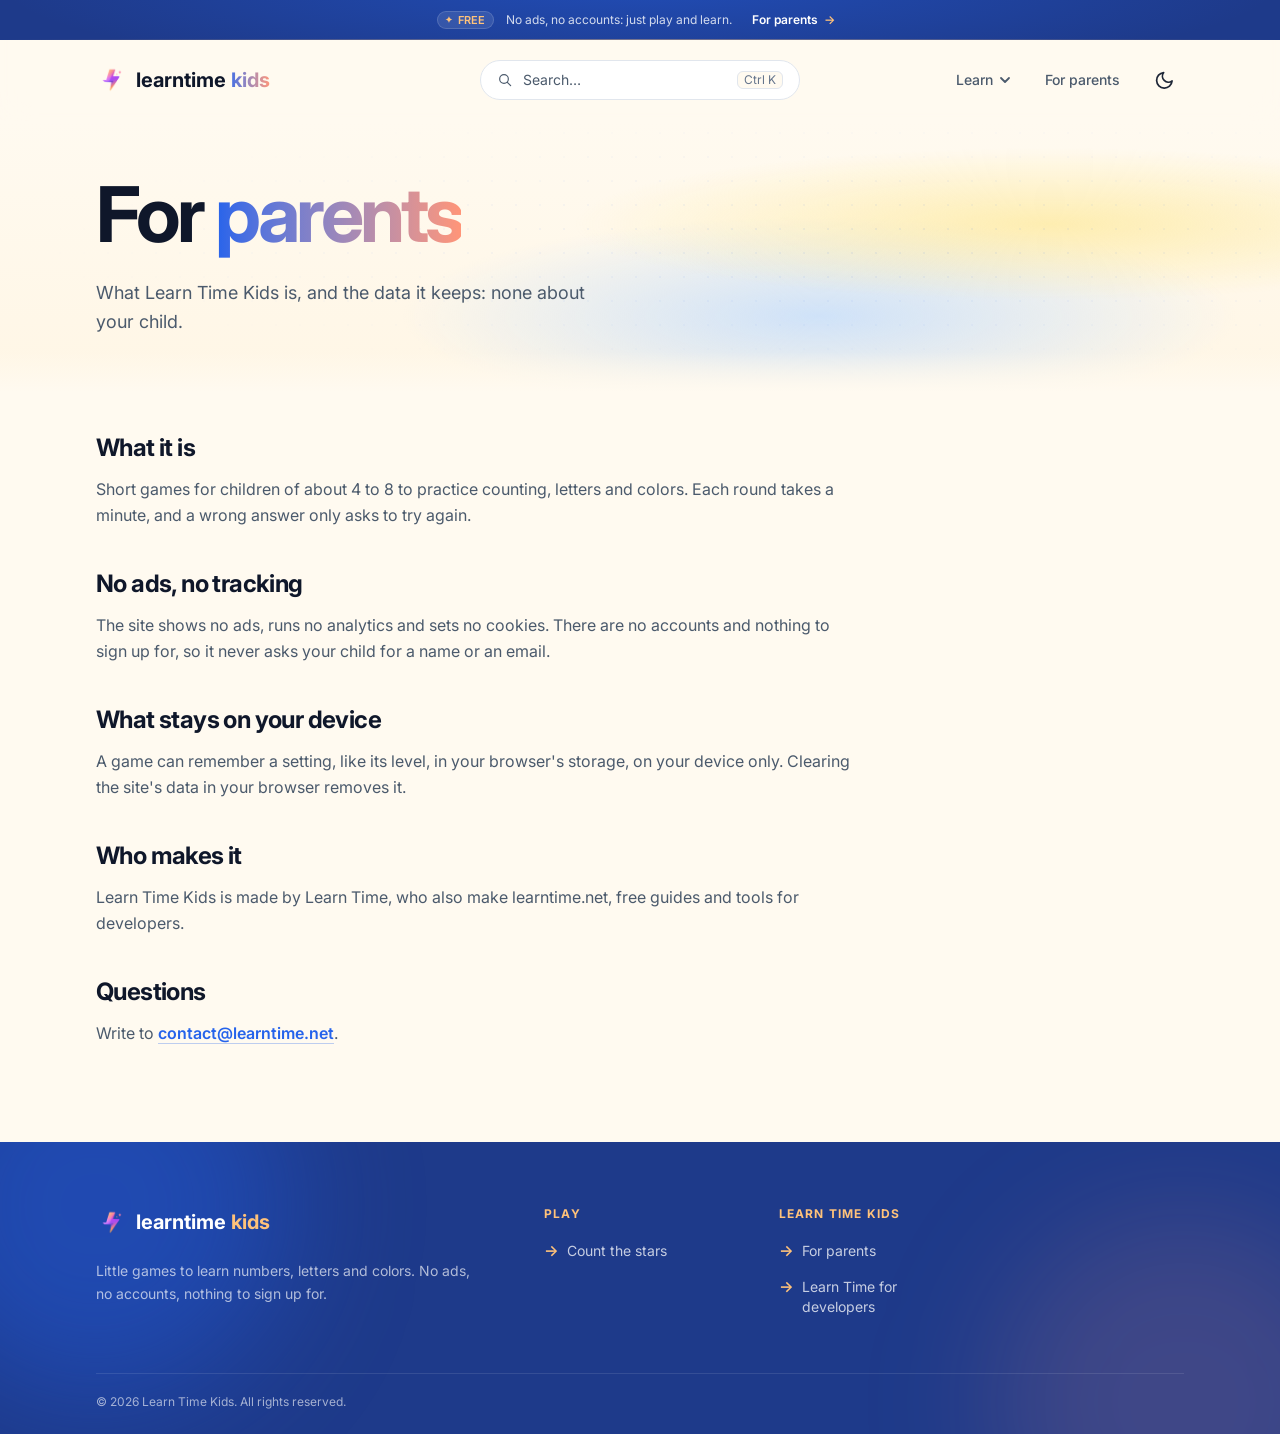
==== commit b96cb19c: "new website version" ====
--- a/parents/index.html
+++ b/parents/index.html
@@ -1,4 +1,4 @@
-<!doctype html><!-- Generated by build tool at 2026-11-18T23:03:13.358Z -->
+<!doctype html><!-- Generated by build tool at 2026-11-19T12:48:19.802Z -->
 <html lang="en">
   <head>
     <meta charset="UTF-8" />
@@ -97,9 +97,9 @@
         overflow: visible;
       }
     </style>
-    <script type="module" crossorigin src="/assets/parents-hFwo82gf.js"></script>
-    <link rel="modulepreload" crossorigin href="/assets/LoaderHider-DoMLkhhd.js">
-    <link rel="stylesheet" crossorigin href="/assets/LoaderHider-Essg3ZuU.css">
+    <script type="module" crossorigin src="/assets/parents-B81Vg9-s.js"></script>
+    <link rel="modulepreload" crossorigin href="/assets/LoaderHider-DpRSEZGA.js">
+    <link rel="stylesheet" crossorigin href="/assets/LoaderHider-BLx1IIzJ.css">
   </head>
   <body>
     <div id="loader" class="loader">
--- a/assets/LoaderHider-BLx1IIzJ.css
+++ b/assets/LoaderHider-BLx1IIzJ.css
@@ -0,0 +1 @@
+@import "https://fonts.googleapis.com/css2?family=Inter:ital,opsz,wght@0,14..32,100..900;1,14..32,100..900&family=Roboto+Mono:ital,wght@0,100..700;1,100..700&display=swap";@layer components;@layer properties{@supports (((-webkit-hyphens:none)) and (not (margin-trim:inline))) or ((-moz-orient:inline) and (not (color:rgb(from red r g b)))){*,:before,:after,::backdrop{--tw-translate-x:0;--tw-translate-y:0;--tw-translate-z:0;--tw-rotate-x:initial;--tw-rotate-y:initial;--tw-rotate-z:initial;--tw-skew-x:initial;--tw-skew-y:initial;--tw-pan-x:initial;--tw-pan-y:initial;--tw-pinch-zoom:initial;--tw-border-style:solid;--tw-gradient-position:initial;--tw-gradient-from:#0000;--tw-gradient-via:#0000;--tw-gradient-to:#0000;--tw-gradient-stops:initial;--tw-gradient-via-stops:initial;--tw-gradient-from-position:0%;--tw-gradient-via-position:50%;--tw-gradient-to-position:100%;--tw-leading:initial;--tw-font-weight:initial;--tw-tracking:initial;--tw-shadow:0 0 #0000;--tw-shadow-color:initial;--tw-shadow-alpha:100%;--tw-inset-shadow:0 0 #0000;--tw-inset-shadow-color:initial;--tw-inset-shadow-alpha:100%;--tw-ring-color:initial;--tw-ring-shadow:0 0 #0000;--tw-inset-ring-color:initial;--tw-inset-ring-shadow:0 0 #0000;--tw-ring-inset:initial;--tw-ring-offset-width:0px;--tw-ring-offset-color:#fff;--tw-ring-offset-shadow:0 0 #0000;--tw-outline-style:solid;--tw-blur:initial;--tw-brightness:initial;--tw-contrast:initial;--tw-grayscale:initial;--tw-hue-rotate:initial;--tw-invert:initial;--tw-opacity:initial;--tw-saturate:initial;--tw-sepia:initial;--tw-drop-shadow:initial;--tw-drop-shadow-color:initial;--tw-drop-shadow-alpha:100%;--tw-drop-shadow-size:initial;--tw-backdrop-blur:initial;--tw-backdrop-brightness:initial;--tw-backdrop-contrast:initial;--tw-backdrop-grayscale:initial;--tw-backdrop-hue-rotate:initial;--tw-backdrop-invert:initial;--tw-backdrop-opacity:initial;--tw-backdrop-saturate:initial;--tw-backdrop-sepia:initial;--tw-duration:initial;--tw-ease:initial;--tw-scale-x:1;--tw-scale-y:1;--tw-scale-z:1}}}@layer theme{:root,:host{--color-orange-300:oklch(83.7% .128 66.29);--color-orange-500:oklch(70.5% .213 47.604);--color-orange-600:oklch(64.6% .222 41.116);--color-orange-700:oklch(55.3% .195 38.402);--color-amber-100:oklch(96.2% .059 95.617);--color-amber-300:oklch(87.9% .169 91.605);--color-amber-400:oklch(82.8% .189 84.429);--color-amber-500:oklch(76.9% .188 70.08);--color-amber-700:oklch(55.5% .163 48.998);--color-emerald-500:oklch(69.6% .17 162.48);--color-emerald-700:oklch(50.8% .118 165.612);--color-teal-500:oklch(70.4% .14 182.503);--color-sky-100:oklch(95.1% .026 236.824);--color-sky-300:oklch(82.8% .111 230.318);--color-sky-400:oklch(74.6% .16 232.661);--color-sky-500:oklch(68.5% .169 237.323);--color-sky-700:oklch(50% .134 242.749);--color-blue-400:oklch(70.7% .165 254.624);--color-blue-600:oklch(54.6% .245 262.881);--color-blue-900:oklch(37.9% .146 265.522);--color-indigo-950:oklch(25.7% .09 281.288);--color-violet-500:oklch(60.6% .25 292.717);--color-violet-600:oklch(54.1% .281 293.009);--color-purple-400:oklch(71.4% .203 305.504);--color-pink-400:oklch(71.8% .202 349.761);--color-pink-500:oklch(65.6% .241 354.308);--color-pink-600:oklch(59.2% .249 .584);--color-slate-900:oklch(20.8% .042 265.755);--color-neutral-100:oklch(97% 0 0);--color-neutral-200:oklch(92.2% 0 0);--color-neutral-300:oklch(87% 0 0);--color-neutral-500:oklch(55.6% 0 0);--color-neutral-600:oklch(43.9% 0 0);--color-neutral-700:oklch(37.1% 0 0);--color-neutral-800:oklch(26.9% 0 0);--color-neutral-900:oklch(20.5% 0 0);--color-black:#000;--color-white:#fff;--spacing:.25rem;--container-sm:24rem;--container-md:28rem;--container-lg:32rem;--container-xl:36rem;--container-2xl:42rem;--container-3xl:48rem;--container-6xl:72rem;--text-xs:.75rem;--text-xs--line-height:calc(1 / .75);--text-sm:.875rem;--text-sm--line-height:calc(1.25 / .875);--text-base:1rem;--text-base--line-height:calc(1.5 / 1);--text-lg:1.125rem;--text-lg--line-height:calc(1.75 / 1.125);--text-xl:1.25rem;--text-xl--line-height:calc(1.75 / 1.25);--text-2xl:1.5rem;--text-2xl--line-height:calc(2 / 1.5);--text-4xl:2.25rem;--text-4xl--line-height:calc(2.5 / 2.25);--text-5xl:3rem;--text-5xl--line-height:1;--font-weight-normal:400;--font-weight-medium:500;--font-weight-semibold:600;--font-weight-bold:700;--tracking-tighter:-.05em;--tracking-tight:-.025em;--tracking-normal:0em;--tracking-wide:.025em;--tracking-widest:.1em;--leading-tight:1.25;--leading-snug:1.375;--leading-relaxed:1.625;--radius-md:.375rem;--radius-lg:.5rem;--radius-xl:.75rem;--radius-2xl:1rem;--radius-3xl:1.5rem;--ease-out:cubic-bezier(0, 0, .2, 1);--ease-in-out:cubic-bezier(.4, 0, .2, 1);--animate-ping:ping 1s cubic-bezier(0, 0, .2, 1) infinite;--blur-sm:8px;--blur-lg:16px;--blur-3xl:64px;--default-transition-duration:.15s;--default-transition-timing-function:cubic-bezier(.4, 0, .2, 1);--default-font-family:var(--typography-family);--default-mono-font-family:var(--font-family-mono);--color-brand:var(--semantic-color-brand);--color-border:var(--semantic-color-border);--animate-glow:glow 12s ease-in-out infinite;--animate-pop:pop .3s ease-out}}@layer base{*,:after,:before,::backdrop{box-sizing:border-box;border:0 solid;margin:0;padding:0}::file-selector-button{box-sizing:border-box;border:0 solid;margin:0;padding:0}html,:host{-webkit-text-size-adjust:100%;tab-size:4;line-height:1.5;font-family:var(--default-font-family,ui-sans-serif, system-ui, sans-serif, "Apple Color Emoji", "Segoe UI Emoji", "Segoe UI Symbol", "Noto Color Emoji");font-feature-settings:var(--default-font-feature-settings,normal);font-variation-settings:var(--default-font-variation-settings,normal);-webkit-tap-highlight-color:transparent}hr{height:0;color:inherit;border-top-width:1px}abbr:where([title]){-webkit-text-decoration:underline dotted;text-decoration:underline dotted}h1,h2,h3,h4,h5,h6{font-size:inherit;font-weight:inherit}a{color:inherit;-webkit-text-decoration:inherit;-webkit-text-decoration:inherit;-webkit-text-decoration:inherit;-webkit-text-decoration:inherit;text-decoration:inherit}b,strong{font-weight:bolder}code,kbd,samp,pre{font-family:var(--default-mono-font-family,ui-monospace, SFMono-Regular, Menlo, Monaco, Consolas, "Liberation Mono", "Courier New", monospace);font-feature-settings:var(--default-mono-font-feature-settings,normal);font-variation-settings:var(--default-mono-font-variation-settings,normal);font-size:1em}small{font-size:80%}sub,sup{vertical-align:baseline;font-size:75%;line-height:0;position:relative}sub{bottom:-.25em}sup{top:-.5em}table{text-indent:0;border-color:inherit;border-collapse:collapse}:-moz-focusring{outline:auto}progress{vertical-align:baseline}summary{display:list-item}ol,ul,menu{list-style:none}img,svg,video,canvas,audio,iframe,embed,object{vertical-align:middle;display:block}img,video{max-width:100%;height:auto}button,input,select,optgroup,textarea{font:inherit;font-feature-settings:inherit;font-variation-settings:inherit;letter-spacing:inherit;color:inherit;opacity:1;background-color:#0000;border-radius:0}::file-selector-button{font:inherit;font-feature-settings:inherit;font-variation-settings:inherit;letter-spacing:inherit;color:inherit;opacity:1;background-color:#0000;border-radius:0}:where(select:is([multiple],[size])) optgroup{font-weight:bolder}:where(select:is([multiple],[size])) optgroup option{padding-inline-start:20px}::file-selector-button{margin-inline-end:4px}::placeholder{opacity:1}@supports (not ((-webkit-appearance:-apple-pay-button))) or (contain-intrinsic-size:1px){::placeholder{color:currentColor}@supports (color:color-mix(in lab, red, red)){::placeholder{color:color-mix(in oklab, currentcolor 50%, transparent)}}}textarea{resize:vertical}::-webkit-search-decoration{-webkit-appearance:none}::-webkit-date-and-time-value{min-height:1lh;text-align:inherit}::-webkit-datetime-edit{display:inline-flex}::-webkit-datetime-edit-fields-wrapper{padding:0}::-webkit-datetime-edit{padding-block:0}::-webkit-datetime-edit-year-field{padding-block:0}::-webkit-datetime-edit-month-field{padding-block:0}::-webkit-datetime-edit-day-field{padding-block:0}::-webkit-datetime-edit-hour-field{padding-block:0}::-webkit-datetime-edit-minute-field{padding-block:0}::-webkit-datetime-edit-second-field{padding-block:0}::-webkit-datetime-edit-millisecond-field{padding-block:0}::-webkit-datetime-edit-meridiem-field{padding-block:0}::-webkit-calendar-picker-indicator{line-height:1}:-moz-ui-invalid{box-shadow:none}button,input:where([type=button],[type=reset],[type=submit]){appearance:button}::file-selector-button{appearance:button}::-webkit-inner-spin-button{height:auto}::-webkit-outer-spin-button{height:auto}[hidden]:where(:not([hidden=until-found])){display:none!important}}@layer utilities{.pointer-events-auto{pointer-events:auto}.pointer-events-none{pointer-events:none}.invisible{visibility:hidden}.visible{visibility:visible}.sr-only{clip-path:inset(50%);white-space:nowrap;border-width:0;width:1px;height:1px;margin:-1px;padding:0;position:absolute;overflow:hidden}.absolute{position:absolute}.fixed{position:fixed}.relative{position:relative}.static{position:static}.sticky{position:sticky}.inset-0{inset:0}.inset-x-0{inset-inline:0}.inset-y-0{inset-block:0}.-top-20{top:calc(var(--spacing) * -20)}.-top-24{top:calc(var(--spacing) * -24)}.-top-32{top:calc(var(--spacing) * -32)}.top-0{top:0}.top-1\/2{top:50%}.top-3{top:calc(var(--spacing) * 3)}.top-8{top:calc(var(--spacing) * 8)}.top-40{top:calc(var(--spacing) * 40)}.top-\[12vh\]{top:12vh}.top-full{top:100%}.-right-16{right:calc(var(--spacing) * -16)}.-right-24{right:calc(var(--spacing) * -24)}.right-0{right:0}.right-3{right:calc(var(--spacing) * 3)}.right-10{right:calc(var(--spacing) * 10)}.-bottom-40{bottom:calc(var(--spacing) * -40)}.bottom-0{bottom:0}.-left-24{left:calc(var(--spacing) * -24)}.-left-\[9999px\]{left:-9999px}.left-0{left:0}.left-1\/2{left:50%}.left-3{left:calc(var(--spacing) * 3)}.isolate{isolation:isolate}.-z-10{z-index:calc(10 * -1)}.z-40{z-index:40}.z-50{z-index:50}.container{width:100%}@media (width>=40rem){.container{max-width:40rem}}@media (width>=48rem){.container{max-width:48rem}}@media (width>=64rem){.container{max-width:64rem}}@media (width>=80rem){.container{max-width:80rem}}@media (width>=96rem){.container{max-width:96rem}}.-m-1{margin:calc(var(--spacing) * -1)}.m-0{margin:0}.m-auto{margin:auto}.mx-auto{margin-inline:auto}.mt-0\.5{margin-top:calc(var(--spacing) * .5)}.mt-1{margin-top:var(--spacing)}.mt-1\.5{margin-top:calc(var(--spacing) * 1.5)}.mt-2{margin-top:calc(var(--spacing) * 2)}.mt-3{margin-top:calc(var(--spacing) * 3)}.mt-4{margin-top:calc(var(--spacing) * 4)}.mt-5{margin-top:calc(var(--spacing) * 5)}.mt-6{margin-top:calc(var(--spacing) * 6)}.mt-8{margin-top:calc(var(--spacing) * 8)}.mt-10{margin-top:calc(var(--spacing) * 10)}.mt-14{margin-top:calc(var(--spacing) * 14)}.mt-16{margin-top:calc(var(--spacing) * 16)}.mt-auto{margin-top:auto}.mb-2{margin-bottom:calc(var(--spacing) * 2)}.mb-3{margin-bottom:calc(var(--spacing) * 3)}.mb-4{margin-bottom:calc(var(--spacing) * 4)}.mb-5{margin-bottom:calc(var(--spacing) * 5)}.mb-6{margin-bottom:calc(var(--spacing) * 6)}.mb-8{margin-bottom:calc(var(--spacing) * 8)}.mb-10{margin-bottom:calc(var(--spacing) * 10)}.ml-1{margin-left:var(--spacing)}.ml-2{margin-left:calc(var(--spacing) * 2)}.ml-auto{margin-left:auto}.line-clamp-1{-webkit-line-clamp:1;-webkit-box-orient:vertical;display:-webkit-box;overflow:hidden}.line-clamp-3{-webkit-line-clamp:3;-webkit-box-orient:vertical;display:-webkit-box;overflow:hidden}.block{display:block}.flex{display:flex}.grid{display:grid}.hidden{display:none}.inline{display:inline}.inline-flex{display:inline-flex}.table{display:table}.size-2{width:calc(var(--spacing) * 2);height:calc(var(--spacing) * 2)}.size-2\.5{width:calc(var(--spacing) * 2.5);height:calc(var(--spacing) * 2.5)}.size-4{width:calc(var(--spacing) * 4);height:calc(var(--spacing) * 4)}.size-6{width:calc(var(--spacing) * 6);height:calc(var(--spacing) * 6)}.size-8{width:calc(var(--spacing) * 8);height:calc(var(--spacing) * 8)}.size-9{width:calc(var(--spacing) * 9);height:calc(var(--spacing) * 9)}.size-10{width:calc(var(--spacing) * 10);height:calc(var(--spacing) * 10)}.size-12{width:calc(var(--spacing) * 12);height:calc(var(--spacing) * 12)}.size-56{width:calc(var(--spacing) * 56);height:calc(var(--spacing) * 56)}.size-72{width:calc(var(--spacing) * 72);height:calc(var(--spacing) * 72)}.size-96{width:calc(var(--spacing) * 96);height:calc(var(--spacing) * 96)}.size-\[1\.15em\]{width:1.15em;height:1.15em}.size-full{width:100%;height:100%}.size-px{width:1px;height:1px}.h-3{height:calc(var(--spacing) * 3)}.h-9{height:calc(var(--spacing) * 9)}.h-10{height:calc(var(--spacing) * 10)}.h-40{height:calc(var(--spacing) * 40)}.h-full{height:100%}.h-px{height:1px}.max-h-\[calc\(100vh-12rem\)\]{max-height:calc(100vh - 12rem)}.max-h-\[min\(36rem\,80vh\)\]{max-height:min(36rem,80vh)}.min-h-0{min-height:0}.min-h-8{min-height:calc(var(--spacing) * 8)}.min-h-9{min-height:calc(var(--spacing) * 9)}.min-h-10{min-height:calc(var(--spacing) * 10)}.min-h-11{min-height:calc(var(--spacing) * 11)}.min-h-12{min-height:calc(var(--spacing) * 12)}.min-h-16{min-height:calc(var(--spacing) * 16)}.min-h-20{min-height:calc(var(--spacing) * 20)}.min-h-40{min-height:calc(var(--spacing) * 40)}.min-h-48{min-height:calc(var(--spacing) * 48)}.min-h-screen{min-height:100vh}.w-0\.5{width:calc(var(--spacing) * .5)}.w-12{width:calc(var(--spacing) * 12)}.w-72{width:calc(var(--spacing) * 72)}.w-96{width:calc(var(--spacing) * 96)}.w-\[34rem\]{width:34rem}.w-\[min\(36rem\,calc\(100\%-2rem\)\)\]{width:min(36rem,100% - 2rem)}.w-full{width:100%}.max-w-2xl{max-width:var(--container-2xl)}.max-w-3xl{max-width:var(--container-3xl)}.max-w-6xl{max-width:var(--container-6xl)}.max-w-full{max-width:100%}.max-w-lg{max-width:var(--container-lg)}.max-w-md{max-width:var(--container-md)}.max-w-sm{max-width:var(--container-sm)}.max-w-xl{max-width:var(--container-xl)}.min-w-0{min-width:0}.min-w-11{min-width:calc(var(--spacing) * 11)}.min-w-80{min-width:calc(var(--spacing) * 80)}.flex-1{flex:1}.flex-none{flex:none}.shrink{flex-shrink:1}.grow{flex-grow:1}.basis-full{flex-basis:100%}.-translate-1\/2{--tw-translate-x:calc(calc(1 / 2 * 100%) * -1);--tw-translate-y:calc(calc(1 / 2 * 100%) * -1);translate:var(--tw-translate-x) var(--tw-translate-y)}.-translate-x-1\/2{--tw-translate-x:calc(calc(1 / 2 * 100%) * -1);translate:var(--tw-translate-x) var(--tw-translate-y)}.-translate-y-1\/2{--tw-translate-y:calc(calc(1 / 2 * 100%) * -1);translate:var(--tw-translate-x) var(--tw-translate-y)}.-translate-y-px{--tw-translate-y:-1px;translate:var(--tw-translate-x) var(--tw-translate-y)}.rotate-180{rotate:180deg}.transform{transform:var(--tw-rotate-x,) var(--tw-rotate-y,) var(--tw-rotate-z,) var(--tw-skew-x,) var(--tw-skew-y,)}.cursor-crosshair{cursor:crosshair}.cursor-ew-resize{cursor:ew-resize}.cursor-pointer{cursor:pointer}.touch-pan-y{--tw-pan-y:pan-y;touch-action:var(--tw-pan-x,) var(--tw-pan-y,) var(--tw-pinch-zoom,)}.touch-none{touch-action:none}.resize{resize:both}.list-none{list-style-type:none}.appearance-none{appearance:none}.grid-cols-2{grid-template-columns:repeat(2,minmax(0,1fr))}.grid-cols-3{grid-template-columns:repeat(3,minmax(0,1fr))}.grid-cols-\[0fr\]{grid-template-columns:0fr}.grid-cols-\[1fr\]{grid-template-columns:1fr}.grid-cols-\[minmax\(0\,24rem\)_auto\]{grid-template-columns:minmax(0,24rem) auto}.grid-rows-\[0fr\]{grid-template-rows:0fr}.grid-rows-\[1fr\]{grid-template-rows:1fr}.flex-col{flex-direction:column}.flex-wrap{flex-wrap:wrap}.place-items-center{place-items:center}.content-center{align-content:center}.content-start{align-content:flex-start}.items-baseline{align-items:baseline}.items-center{align-items:center}.items-end{align-items:flex-end}.items-start{align-items:flex-start}.justify-between{justify-content:space-between}.justify-center{justify-content:center}.justify-end{justify-content:flex-end}.gap-0\.5{gap:calc(var(--spacing) * .5)}.gap-1{gap:var(--spacing)}.gap-1\.5{gap:calc(var(--spacing) * 1.5)}.gap-2{gap:calc(var(--spacing) * 2)}.gap-2\.5{gap:calc(var(--spacing) * 2.5)}.gap-3{gap:calc(var(--spacing) * 3)}.gap-4{gap:calc(var(--spacing) * 4)}.gap-10{gap:calc(var(--spacing) * 10)}.gap-16{gap:calc(var(--spacing) * 16)}.gap-x-2{column-gap:calc(var(--spacing) * 2)}.gap-x-4{column-gap:calc(var(--spacing) * 4)}.gap-x-6{column-gap:calc(var(--spacing) * 6)}.gap-x-12{column-gap:calc(var(--spacing) * 12)}.gap-x-16{column-gap:calc(var(--spacing) * 16)}.gap-y-1{row-gap:var(--spacing)}.gap-y-3{row-gap:calc(var(--spacing) * 3)}.gap-y-8{row-gap:calc(var(--spacing) * 8)}.self-start{align-self:flex-start}.overflow-clip{overflow:clip}.overflow-hidden{overflow:hidden}.overflow-x-auto{overflow-x:auto}.overflow-x-clip{overflow-x:clip}.overflow-y-auto{overflow-y:auto}.rounded{border-radius:.25rem}.rounded-2xl{border-radius:var(--radius-2xl)}.rounded-3xl{border-radius:var(--radius-3xl)}.rounded-\[2rem\]{border-radius:2rem}.rounded-full{border-radius:3.40282e38px}.rounded-lg{border-radius:var(--radius-lg)}.rounded-md{border-radius:var(--radius-md)}.rounded-xl{border-radius:var(--radius-xl)}.border{border-style:var(--tw-border-style);border-width:1px}.border-0{border-style:var(--tw-border-style);border-width:0}.border-2{border-style:var(--tw-border-style);border-width:2px}.border-t{border-top-style:var(--tw-border-style);border-top-width:1px}.border-b{border-bottom-style:var(--tw-border-style);border-bottom-width:1px}.border-dashed{--tw-border-style:dashed;border-style:dashed}.border-accent-coral\/40{border-color:var(--semantic-color-accent-coral)}@supports (color:color-mix(in lab, red, red)){.border-accent-coral\/40{border-color:color-mix(in oklab, var(--semantic-color-accent-coral) 40%, transparent)}}.border-accent-coral\/60{border-color:var(--semantic-color-accent-coral)}@supports (color:color-mix(in lab, red, red)){.border-accent-coral\/60{border-color:color-mix(in oklab, var(--semantic-color-accent-coral) 60%, transparent)}}.border-accent-coral\/70{border-color:var(--semantic-color-accent-coral)}@supports (color:color-mix(in lab, red, red)){.border-accent-coral\/70{border-color:color-mix(in oklab, var(--semantic-color-accent-coral) 70%, transparent)}}.border-accent-teal\/30{border-color:var(--semantic-color-accent-teal)}@supports (color:color-mix(in lab, red, red)){.border-accent-teal\/30{border-color:color-mix(in oklab, var(--semantic-color-accent-teal) 30%, transparent)}}.border-black\/5{border-color:#0000000d}@supports (color:color-mix(in lab, red, red)){.border-black\/5{border-color:color-mix(in oklab, var(--color-black) 5%, transparent)}}.border-border{border-color:var(--semantic-color-border)}.border-border-subtle{border-color:var(--semantic-color-border-subtle)}.border-brand{border-color:var(--semantic-color-brand)}.border-emerald-700{border-color:var(--color-emerald-700)}.border-ink\/10{border-color:var(--semantic-color-ink)}@supports (color:color-mix(in lab, red, red)){.border-ink\/10{border-color:color-mix(in oklab, var(--semantic-color-ink) 10%, transparent)}}.border-surface{border-color:var(--semantic-color-surface)}.border-transparent{border-color:#0000}.border-white{border-color:var(--color-white)}.border-white\/10{border-color:#ffffff1a}@supports (color:color-mix(in lab, red, red)){.border-white\/10{border-color:color-mix(in oklab, var(--color-white) 10%, transparent)}}.border-white\/15{border-color:#ffffff26}@supports (color:color-mix(in lab, red, red)){.border-white\/15{border-color:color-mix(in oklab, var(--color-white) 15%, transparent)}}.bg-accent-coral,.bg-accent-coral\/10{background-color:var(--semantic-color-accent-coral)}@supports (color:color-mix(in lab, red, red)){.bg-accent-coral\/10{background-color:color-mix(in oklab, var(--semantic-color-accent-coral) 10%, transparent)}}.bg-accent-coral\/15{background-color:var(--semantic-color-accent-coral)}@supports (color:color-mix(in lab, red, red)){.bg-accent-coral\/15{background-color:color-mix(in oklab, var(--semantic-color-accent-coral) 15%, transparent)}}.bg-accent-mint{background-color:var(--semantic-color-accent-mint)}.bg-accent-teal{background-color:var(--semantic-color-accent-teal)}.bg-amber-100{background-color:var(--color-amber-100)}.bg-amber-400{background-color:var(--color-amber-400)}.bg-amber-500{background-color:var(--color-amber-500)}.bg-banner{background-color:var(--semantic-color-brand-banner)}.bg-black\/60{background-color:#0009}@supports (color:color-mix(in lab, red, red)){.bg-black\/60{background-color:color-mix(in oklab, var(--color-black) 60%, transparent)}}.bg-brand{background-color:var(--semantic-color-brand)}.bg-brand-soft,.bg-brand-soft\/70{background-color:var(--semantic-color-brand-soft)}@supports (color:color-mix(in lab, red, red)){.bg-brand-soft\/70{background-color:color-mix(in oklab, var(--semantic-color-brand-soft) 70%, transparent)}}.bg-brand\/10{background-color:var(--semantic-color-brand)}@supports (color:color-mix(in lab, red, red)){.bg-brand\/10{background-color:color-mix(in oklab, var(--semantic-color-brand) 10%, transparent)}}.bg-brand\/40{background-color:var(--semantic-color-brand)}@supports (color:color-mix(in lab, red, red)){.bg-brand\/40{background-color:color-mix(in oklab, var(--semantic-color-brand) 40%, transparent)}}.bg-brand\/50{background-color:var(--semantic-color-brand)}@supports (color:color-mix(in lab, red, red)){.bg-brand\/50{background-color:color-mix(in oklab, var(--semantic-color-brand) 50%, transparent)}}.bg-brand\/85{background-color:var(--semantic-color-brand)}@supports (color:color-mix(in lab, red, red)){.bg-brand\/85{background-color:color-mix(in oklab, var(--semantic-color-brand) 85%, transparent)}}.bg-emerald-500{background-color:var(--color-emerald-500)}.bg-emerald-700{background-color:var(--color-emerald-700)}.bg-paper,.bg-paper\/70{background-color:var(--semantic-color-paper)}@supports (color:color-mix(in lab, red, red)){.bg-paper\/70{background-color:color-mix(in oklab, var(--semantic-color-paper) 70%, transparent)}}.bg-pink-500{background-color:var(--color-pink-500)}.bg-sky-100{background-color:var(--color-sky-100)}.bg-sky-500{background-color:var(--color-sky-500)}.bg-surface{background-color:var(--semantic-color-surface)}.bg-surface-tint{background-color:var(--semantic-color-surface-tint)}.bg-surface\/90{background-color:var(--semantic-color-surface)}@supports (color:color-mix(in lab, red, red)){.bg-surface\/90{background-color:color-mix(in oklab, var(--semantic-color-surface) 90%, transparent)}}.bg-teal-500{background-color:var(--color-teal-500)}.bg-transparent{background-color:#0000}.bg-violet-500{background-color:var(--color-violet-500)}.bg-white{background-color:var(--color-white)}.bg-white\/10{background-color:#ffffff1a}@supports (color:color-mix(in lab, red, red)){.bg-white\/10{background-color:color-mix(in oklab, var(--color-white) 10%, transparent)}}.bg-linear-to-b{--tw-gradient-position:to bottom}@supports (background-image:linear-gradient(in lab, red, red)){.bg-linear-to-b{--tw-gradient-position:to bottom in oklab}}.bg-linear-to-b{background-image:linear-gradient(var(--tw-gradient-stops))}.bg-linear-to-br{--tw-gradient-position:to bottom right}@supports (background-image:linear-gradient(in lab, red, red)){.bg-linear-to-br{--tw-gradient-position:to bottom right in oklab}}.bg-linear-to-br{background-image:linear-gradient(var(--tw-gradient-stops))}.bg-linear-to-r{--tw-gradient-position:to right}@supports (background-image:linear-gradient(in lab, red, red)){.bg-linear-to-r{--tw-gradient-position:to right in oklab}}.bg-linear-to-r{background-image:linear-gradient(var(--tw-gradient-stops))}.bg-\[linear-gradient\(to_right\,\#f00\,\#ff0\,\#0f0\,\#0ff\,\#00f\,\#f0f\,\#f00\)\]{background-image:linear-gradient(90deg,red,#ff0,#0f0,#0ff,#00f,#f0f,red)}.bg-\[radial-gradient\(40rem_6rem_at_50\%_-1rem\,var\(--color-brand\)\,transparent\)\]{background-image:radial-gradient(40rem 6rem at 50% -1rem,var(--color-brand),transparent)}.bg-\[radial-gradient\(var\(--color-brand\)_1px\,transparent_1px\)\]{background-image:radial-gradient(var(--color-brand) 1px,transparent 1px)}.bg-\[repeating-conic-gradient\(\#d4d4d8_0_25\%\,\#ffffff_0_50\%\)\]{background-image:repeating-conic-gradient(#d4d4d8 0 25%,#fff 0 50%)}.bg-home-hero{background-image:var(--component-home-hero-background)}.from-blue-600{--tw-gradient-from:var(--color-blue-600);--tw-gradient-stops:var(--tw-gradient-via-stops,var(--tw-gradient-position), var(--tw-gradient-from) var(--tw-gradient-from-position), var(--tw-gradient-to) var(--tw-gradient-to-position))}.from-brand{--tw-gradient-from:var(--semantic-color-brand);--tw-gradient-stops:var(--tw-gradient-via-stops,var(--tw-gradient-position), var(--tw-gradient-from) var(--tw-gradient-from-position), var(--tw-gradient-to) var(--tw-gradient-to-position))}.from-brand\/45{--tw-gradient-from:var(--semantic-color-brand)}@supports (color:color-mix(in lab, red, red)){.from-brand\/45{--tw-gradient-from:color-mix(in oklab, var(--semantic-color-brand) 45%, transparent)}}.from-brand\/45{--tw-gradient-stops:var(--tw-gradient-via-stops,var(--tw-gradient-position), var(--tw-gradient-from) var(--tw-gradient-from-position), var(--tw-gradient-to) var(--tw-gradient-to-position))}.from-indigo-950{--tw-gradient-from:var(--color-indigo-950);--tw-gradient-stops:var(--tw-gradient-via-stops,var(--tw-gradient-position), var(--tw-gradient-from) var(--tw-gradient-from-position), var(--tw-gradient-to) var(--tw-gradient-to-position))}.from-transparent{--tw-gradient-from:transparent;--tw-gradient-stops:var(--tw-gradient-via-stops,var(--tw-gradient-position), var(--tw-gradient-from) var(--tw-gradient-from-position), var(--tw-gradient-to) var(--tw-gradient-to-position))}.via-accent-coral\/45{--tw-gradient-via:var(--semantic-color-accent-coral)}@supports (color:color-mix(in lab, red, red)){.via-accent-coral\/45{--tw-gradient-via:color-mix(in oklab, var(--semantic-color-accent-coral) 45%, transparent)}}.via-accent-coral\/45{--tw-gradient-via-stops:var(--tw-gradient-position), var(--tw-gradient-from) var(--tw-gradient-from-position), var(--tw-gradient-via) var(--tw-gradient-via-position), var(--tw-gradient-to) var(--tw-gradient-to-position);--tw-gradient-stops:var(--tw-gradient-via-stops)}.via-banner-accent\/40{--tw-gradient-via:var(--semantic-color-banner-accent)}@supports (color:color-mix(in lab, red, red)){.via-banner-accent\/40{--tw-gradient-via:color-mix(in oklab, var(--semantic-color-banner-accent) 40%, transparent)}}.via-banner-accent\/40{--tw-gradient-via-stops:var(--tw-gradient-position), var(--tw-gradient-from) var(--tw-gradient-from-position), var(--tw-gradient-via) var(--tw-gradient-via-position), var(--tw-gradient-to) var(--tw-gradient-to-position);--tw-gradient-stops:var(--tw-gradient-via-stops)}.via-violet-600{--tw-gradient-via:var(--color-violet-600);--tw-gradient-via-stops:var(--tw-gradient-position), var(--tw-gradient-from) var(--tw-gradient-from-position), var(--tw-gradient-via) var(--tw-gradient-via-position), var(--tw-gradient-to) var(--tw-gradient-to-position);--tw-gradient-stops:var(--tw-gradient-via-stops)}.to-accent-coral{--tw-gradient-to:var(--semantic-color-accent-coral);--tw-gradient-stops:var(--tw-gradient-via-stops,var(--tw-gradient-position), var(--tw-gradient-from) var(--tw-gradient-from-position), var(--tw-gradient-to) var(--tw-gradient-to-position))}.to-blue-900{--tw-gradient-to:var(--color-blue-900);--tw-gradient-stops:var(--tw-gradient-via-stops,var(--tw-gradient-position), var(--tw-gradient-from) var(--tw-gradient-from-position), var(--tw-gradient-to) var(--tw-gradient-to-position))}.to-brand\/15{--tw-gradient-to:var(--semantic-color-brand)}@supports (color:color-mix(in lab, red, red)){.to-brand\/15{--tw-gradient-to:color-mix(in oklab, var(--semantic-color-brand) 15%, transparent)}}.to-brand\/15{--tw-gradient-stops:var(--tw-gradient-via-stops,var(--tw-gradient-position), var(--tw-gradient-from) var(--tw-gradient-from-position), var(--tw-gradient-to) var(--tw-gradient-to-position))}.to-paper{--tw-gradient-to:var(--semantic-color-paper);--tw-gradient-stops:var(--tw-gradient-via-stops,var(--tw-gradient-position), var(--tw-gradient-from) var(--tw-gradient-from-position), var(--tw-gradient-to) var(--tw-gradient-to-position))}.to-pink-600{--tw-gradient-to:var(--color-pink-600);--tw-gradient-stops:var(--tw-gradient-via-stops,var(--tw-gradient-position), var(--tw-gradient-from) var(--tw-gradient-from-position), var(--tw-gradient-to) var(--tw-gradient-to-position))}.to-transparent{--tw-gradient-to:transparent;--tw-gradient-stops:var(--tw-gradient-via-stops,var(--tw-gradient-position), var(--tw-gradient-from) var(--tw-gradient-from-position), var(--tw-gradient-to) var(--tw-gradient-to-position))}.mask-\[radial-gradient\(ellipse_at_70\%_45\%\,black\,transparent_70\%\)\]{-webkit-mask-image:radial-gradient(at 70% 45%,#000,#0000 70%);mask-image:radial-gradient(at 70% 45%,#000,#0000 70%)}.bg-size-\[8px_8px\]{background-size:8px 8px}.bg-size-\[24px_24px\]{background-size:24px 24px}.bg-size-\[auto\,8px_8px\]{background-size:auto,8px 8px}.bg-clip-text{-webkit-background-clip:text;background-clip:text}.stroke-current{stroke:currentColor}.object-contain{object-fit:contain}.p-0{padding:0}.p-1{padding:var(--spacing)}.p-2{padding:calc(var(--spacing) * 2)}.p-3{padding:calc(var(--spacing) * 3)}.p-4{padding:calc(var(--spacing) * 4)}.p-6{padding:calc(var(--spacing) * 6)}.p-8{padding:calc(var(--spacing) * 8)}.p-px{padding:1px}.px-1\.5{padding-inline:calc(var(--spacing) * 1.5)}.px-2{padding-inline:calc(var(--spacing) * 2)}.px-2\.5{padding-inline:calc(var(--spacing) * 2.5)}.px-3{padding-inline:calc(var(--spacing) * 3)}.px-3\.5{padding-inline:calc(var(--spacing) * 3.5)}.px-4{padding-inline:calc(var(--spacing) * 4)}.px-5{padding-inline:calc(var(--spacing) * 5)}.px-6{padding-inline:calc(var(--spacing) * 6)}.px-8{padding-inline:calc(var(--spacing) * 8)}.px-12{padding-inline:calc(var(--spacing) * 12)}.py-0\.5{padding-block:calc(var(--spacing) * .5)}.py-1{padding-block:var(--spacing)}.py-1\.5{padding-block:calc(var(--spacing) * 1.5)}.py-2\.5{padding-block:calc(var(--spacing) * 2.5)}.py-3{padding-block:calc(var(--spacing) * 3)}.py-3\.5{padding-block:calc(var(--spacing) * 3.5)}.py-4{padding-block:calc(var(--spacing) * 4)}.py-5{padding-block:calc(var(--spacing) * 5)}.py-10{padding-block:calc(var(--spacing) * 10)}.py-14{padding-block:calc(var(--spacing) * 14)}.pt-2{padding-top:calc(var(--spacing) * 2)}.pt-3{padding-top:calc(var(--spacing) * 3)}.pt-5{padding-top:calc(var(--spacing) * 5)}.pt-8{padding-top:calc(var(--spacing) * 8)}.pt-10{padding-top:calc(var(--spacing) * 10)}.pt-14{padding-top:calc(var(--spacing) * 14)}.pt-16{padding-top:calc(var(--spacing) * 16)}.pr-4{padding-right:calc(var(--spacing) * 4)}.pb-2{padding-bottom:calc(var(--spacing) * 2)}.pb-4{padding-bottom:calc(var(--spacing) * 4)}.pb-6{padding-bottom:calc(var(--spacing) * 6)}.pb-24{padding-bottom:calc(var(--spacing) * 24)}.pl-3{padding-left:calc(var(--spacing) * 3)}.text-center{text-align:center}.font-mono{font-family:var(--font-family-mono)}.font-sans{font-family:var(--typography-family)}.text-2xl{font-size:var(--text-2xl);line-height:var(--tw-leading,var(--text-2xl--line-height))}.text-4xl{font-size:var(--text-4xl);line-height:var(--tw-leading,var(--text-4xl--line-height))}.text-5xl{font-size:var(--text-5xl);line-height:var(--tw-leading,var(--text-5xl--line-height))}.text-base{font-size:var(--text-base);line-height:var(--tw-leading,var(--text-base--line-height))}.text-lg{font-size:var(--text-lg);line-height:var(--tw-leading,var(--text-lg--line-height))}.text-sm{font-size:var(--text-sm);line-height:var(--tw-leading,var(--text-sm--line-height))}.text-xl{font-size:var(--text-xl);line-height:var(--tw-leading,var(--text-xl--line-height))}.text-xs{font-size:var(--text-xs);line-height:var(--tw-leading,var(--text-xs--line-height))}.text-\[0\.85em\]{font-size:.85em}.text-\[0\.6875rem\]{font-size:.6875rem}.text-\[1\.1em\]{font-size:1.1em}.text-\[10px\]{font-size:10px}.text-home-display-tablet{font-size:var(--component-home-hero-display-size-compact)}.text-home-section{font-size:var(--component-home-section-heading-size)}.leading-none{--tw-leading:1;line-height:1}.leading-relaxed{--tw-leading:var(--leading-relaxed);line-height:var(--leading-relaxed)}.leading-snug{--tw-leading:var(--leading-snug);line-height:var(--leading-snug)}.leading-tight{--tw-leading:var(--leading-tight);line-height:var(--leading-tight)}.font-bold{--tw-font-weight:var(--font-weight-bold);font-weight:var(--font-weight-bold)}.font-medium{--tw-font-weight:var(--font-weight-medium);font-weight:var(--font-weight-medium)}.font-normal{--tw-font-weight:var(--font-weight-normal);font-weight:var(--font-weight-normal)}.font-semibold{--tw-font-weight:var(--font-weight-semibold);font-weight:var(--font-weight-semibold)}.tracking-\[0\.14em\]{--tw-tracking:.14em;letter-spacing:.14em}.tracking-tight{--tw-tracking:var(--tracking-tight);letter-spacing:var(--tracking-tight)}.tracking-tighter{--tw-tracking:var(--tracking-tighter);letter-spacing:var(--tracking-tighter)}.tracking-wide{--tw-tracking:var(--tracking-wide);letter-spacing:var(--tracking-wide)}.tracking-widest{--tw-tracking:var(--tracking-widest);letter-spacing:var(--tracking-widest)}.text-balance{text-wrap:balance}.text-pretty{text-wrap:pretty}.whitespace-nowrap{white-space:nowrap}.text-accent-coral{color:var(--semantic-color-accent-coral)}.text-accent-teal{color:var(--semantic-color-accent-teal)}.text-amber-300{color:var(--color-amber-300)}.text-amber-700{color:var(--color-amber-700)}.text-banner-accent{color:var(--semantic-color-banner-accent)}.text-banner-text{color:#fff}.text-banner-text\/80{color:oklab(100% 0 5.96046e-8/.8)}.text-brand{color:var(--semantic-color-brand)}.text-brand-hover{color:var(--semantic-color-brand-hover)}.text-ink{color:var(--semantic-color-ink)}.text-ink-soft{color:var(--semantic-color-ink-soft)}.text-on-brand{color:var(--theme-on-brand,#fff)}.text-sky-700{color:var(--color-sky-700)}.text-slate-900{color:var(--color-slate-900)}.text-text-muted{color:var(--semantic-color-text-muted)}.text-text-subtle{color:var(--semantic-color-text-subtle)}.text-transparent{color:#0000}.text-white{color:var(--color-white)}.text-white\/60{color:#fff9}@supports (color:color-mix(in lab, red, red)){.text-white\/60{color:color-mix(in oklab, var(--color-white) 60%, transparent)}}.text-white\/65{color:#ffffffa6}@supports (color:color-mix(in lab, red, red)){.text-white\/65{color:color-mix(in oklab, var(--color-white) 65%, transparent)}}.text-white\/70{color:#ffffffb3}@supports (color:color-mix(in lab, red, red)){.text-white\/70{color:color-mix(in oklab, var(--color-white) 70%, transparent)}}.text-white\/75{color:#ffffffbf}@supports (color:color-mix(in lab, red, red)){.text-white\/75{color:color-mix(in oklab, var(--color-white) 75%, transparent)}}.uppercase{text-transform:uppercase}.no-underline{text-decoration-line:none}.underline{text-decoration-line:underline}.decoration-brand\/30{-webkit-text-decoration-color:var(--semantic-color-brand);-webkit-text-decoration-color:var(--semantic-color-brand);-webkit-text-decoration-color:var(--semantic-color-brand);text-decoration-color:var(--semantic-color-brand)}@supports (color:color-mix(in lab, red, red)){.decoration-brand\/30{-webkit-text-decoration-color:color-mix(in oklab, var(--semantic-color-brand) 30%, transparent);-webkit-text-decoration-color:color-mix(in oklab, var(--semantic-color-brand) 30%, transparent);-webkit-text-decoration-color:color-mix(in oklab, var(--semantic-color-brand) 30%, transparent);text-decoration-color:color-mix(in oklab, var(--semantic-color-brand) 30%, transparent)}}.underline-offset-2{text-underline-offset:2px}.underline-offset-4{text-underline-offset:4px}.antialiased{-webkit-font-smoothing:antialiased;-moz-osx-font-smoothing:grayscale}.opacity-0{opacity:0}.opacity-45{opacity:.45}.opacity-50{opacity:.5}.opacity-60{opacity:.6}.opacity-100{opacity:1}.opacity-\[0\.07\]{opacity:.07}.shadow-2xl{--tw-shadow:0 25px 50px -12px var(--tw-shadow-color,#00000040);box-shadow:var(--tw-inset-shadow), var(--tw-inset-ring-shadow), var(--tw-ring-offset-shadow), var(--tw-ring-shadow), var(--tw-shadow)}.shadow-\[0_0_0_1px_rgb\(0_0_0\/0\.3\)\,0_1px_3px_rgb\(0_0_0\/0\.4\)\]{--tw-shadow:0 0 0 1px var(--tw-shadow-color,#0000004d), 0 1px 3px var(--tw-shadow-color,#0006);box-shadow:var(--tw-inset-shadow), var(--tw-inset-ring-shadow), var(--tw-ring-offset-shadow), var(--tw-ring-shadow), var(--tw-shadow)}.shadow-\[0_0_0_1px_rgba\(0\,0\,0\,0\.15\)\,0_0_8px_rgba\(0\,0\,0\,0\.3\)\]{--tw-shadow:0 0 0 1px var(--tw-shadow-color,#00000026), 0 0 8px var(--tw-shadow-color,#0000004d);box-shadow:var(--tw-inset-shadow), var(--tw-inset-ring-shadow), var(--tw-ring-offset-shadow), var(--tw-ring-shadow), var(--tw-shadow)}.shadow-\[0_0_0_1px_var\(--color-border\)\]{--tw-shadow:0 0 0 1px var(--tw-shadow-color,var(--color-border));box-shadow:var(--tw-inset-shadow), var(--tw-inset-ring-shadow), var(--tw-ring-offset-shadow), var(--tw-ring-shadow), var(--tw-shadow)}.shadow-lg{--tw-shadow:0 10px 15px -3px var(--tw-shadow-color,#0000001a), 0 4px 6px -4px var(--tw-shadow-color,#0000001a);box-shadow:var(--tw-inset-shadow), var(--tw-inset-ring-shadow), var(--tw-ring-offset-shadow), var(--tw-ring-shadow), var(--tw-shadow)}.shadow-md{--tw-shadow:0 4px 6px -1px var(--tw-shadow-color,#0000001a), 0 2px 4px -2px var(--tw-shadow-color,#0000001a);box-shadow:var(--tw-inset-shadow), var(--tw-inset-ring-shadow), var(--tw-ring-offset-shadow), var(--tw-ring-shadow), var(--tw-shadow)}.shadow-sm{--tw-shadow:0 1px 3px 0 var(--tw-shadow-color,#0000001a), 0 1px 2px -1px var(--tw-shadow-color,#0000001a);box-shadow:var(--tw-inset-shadow), var(--tw-inset-ring-shadow), var(--tw-ring-offset-shadow), var(--tw-ring-shadow), var(--tw-shadow)}.shadow-xl{--tw-shadow:0 20px 25px -5px var(--tw-shadow-color,#0000001a), 0 8px 10px -6px var(--tw-shadow-color,#0000001a);box-shadow:var(--tw-inset-shadow), var(--tw-inset-ring-shadow), var(--tw-ring-offset-shadow), var(--tw-ring-shadow), var(--tw-shadow)}.ring,.ring-1{--tw-ring-shadow:var(--tw-ring-inset,) 0 0 0 calc(1px + var(--tw-ring-offset-width)) var(--tw-ring-color,currentcolor);box-shadow:var(--tw-inset-shadow), var(--tw-inset-ring-shadow), var(--tw-ring-offset-shadow), var(--tw-ring-shadow), var(--tw-shadow)}.ring-2{--tw-ring-shadow:var(--tw-ring-inset,) 0 0 0 calc(2px + var(--tw-ring-offset-width)) var(--tw-ring-color,currentcolor);box-shadow:var(--tw-inset-shadow), var(--tw-inset-ring-shadow), var(--tw-ring-offset-shadow), var(--tw-ring-shadow), var(--tw-shadow)}.shadow-brand\/5{--tw-shadow-color:var(--semantic-color-brand)}@supports (color:color-mix(in lab, red, red)){.shadow-brand\/5{--tw-shadow-color:color-mix(in oklab, color-mix(in oklab, var(--semantic-color-brand) 5%, transparent) var(--tw-shadow-alpha), transparent)}}.shadow-brand\/10{--tw-shadow-color:var(--semantic-color-brand)}@supports (color:color-mix(in lab, red, red)){.shadow-brand\/10{--tw-shadow-color:color-mix(in oklab, color-mix(in oklab, var(--semantic-color-brand) 10%, transparent) var(--tw-shadow-alpha), transparent)}}.shadow-ink\/5{--tw-shadow-color:var(--semantic-color-ink)}@supports (color:color-mix(in lab, red, red)){.shadow-ink\/5{--tw-shadow-color:color-mix(in oklab, color-mix(in oklab, var(--semantic-color-ink) 5%, transparent) var(--tw-shadow-alpha), transparent)}}.shadow-ink\/10{--tw-shadow-color:var(--semantic-color-ink)}@supports (color:color-mix(in lab, red, red)){.shadow-ink\/10{--tw-shadow-color:color-mix(in oklab, color-mix(in oklab, var(--semantic-color-ink) 10%, transparent) var(--tw-shadow-alpha), transparent)}}.shadow-ink\/15{--tw-shadow-color:var(--semantic-color-ink)}@supports (color:color-mix(in lab, red, red)){.shadow-ink\/15{--tw-shadow-color:color-mix(in oklab, color-mix(in oklab, var(--semantic-color-ink) 15%, transparent) var(--tw-shadow-alpha), transparent)}}.shadow-ink\/20{--tw-shadow-color:var(--semantic-color-ink)}@supports (color:color-mix(in lab, red, red)){.shadow-ink\/20{--tw-shadow-color:color-mix(in oklab, color-mix(in oklab, var(--semantic-color-ink) 20%, transparent) var(--tw-shadow-alpha), transparent)}}.ring-black\/10{--tw-ring-color:#0000001a}@supports (color:color-mix(in lab, red, red)){.ring-black\/10{--tw-ring-color:color-mix(in oklab, var(--color-black) 10%, transparent)}}.ring-brand{--tw-ring-color:var(--semantic-color-brand)}.ring-white\/15{--tw-ring-color:#ffffff26}@supports (color:color-mix(in lab, red, red)){.ring-white\/15{--tw-ring-color:color-mix(in oklab, var(--color-white) 15%, transparent)}}.ring-offset-1{--tw-ring-offset-width:1px;--tw-ring-offset-shadow:var(--tw-ring-inset,) 0 0 0 var(--tw-ring-offset-width) var(--tw-ring-offset-color)}.ring-offset-2{--tw-ring-offset-width:2px;--tw-ring-offset-shadow:var(--tw-ring-inset,) 0 0 0 var(--tw-ring-offset-width) var(--tw-ring-offset-color)}.ring-offset-surface{--tw-ring-offset-color:var(--semantic-color-surface)}.outline{outline-style:var(--tw-outline-style);outline-width:1px}.blur-3xl{--tw-blur:blur(var(--blur-3xl));filter:var(--tw-blur,) var(--tw-brightness,) var(--tw-contrast,) var(--tw-grayscale,) var(--tw-hue-rotate,) var(--tw-invert,) var(--tw-saturate,) var(--tw-sepia,) var(--tw-drop-shadow,)}.filter{filter:var(--tw-blur,) var(--tw-brightness,) var(--tw-contrast,) var(--tw-grayscale,) var(--tw-hue-rotate,) var(--tw-invert,) var(--tw-saturate,) var(--tw-sepia,) var(--tw-drop-shadow,)}.backdrop-blur{--tw-backdrop-blur:blur(8px);-webkit-backdrop-filter:var(--tw-backdrop-blur,) var(--tw-backdrop-brightness,) var(--tw-backdrop-contrast,) var(--tw-backdrop-grayscale,) var(--tw-backdrop-hue-rotate,) var(--tw-backdrop-invert,) var(--tw-backdrop-opacity,) var(--tw-backdrop-saturate,) var(--tw-backdrop-sepia,);backdrop-filter:var(--tw-backdrop-blur,) var(--tw-backdrop-brightness,) var(--tw-backdrop-contrast,) var(--tw-backdrop-grayscale,) var(--tw-backdrop-hue-rotate,) var(--tw-backdrop-invert,) var(--tw-backdrop-opacity,) var(--tw-backdrop-saturate,) var(--tw-backdrop-sepia,)}.backdrop-blur-lg{--tw-backdrop-blur:blur(var(--blur-lg));-webkit-backdrop-filter:var(--tw-backdrop-blur,) var(--tw-backdrop-brightness,) var(--tw-backdrop-contrast,) var(--tw-backdrop-grayscale,) var(--tw-backdrop-hue-rotate,) var(--tw-backdrop-invert,) var(--tw-backdrop-opacity,) var(--tw-backdrop-saturate,) var(--tw-backdrop-sepia,);backdrop-filter:var(--tw-backdrop-blur,) var(--tw-backdrop-brightness,) var(--tw-backdrop-contrast,) var(--tw-backdrop-grayscale,) var(--tw-backdrop-hue-rotate,) var(--tw-backdrop-invert,) var(--tw-backdrop-opacity,) var(--tw-backdrop-saturate,) var(--tw-backdrop-sepia,)}.backdrop-blur-sm{--tw-backdrop-blur:blur(var(--blur-sm));-webkit-backdrop-filter:var(--tw-backdrop-blur,) var(--tw-backdrop-brightness,) var(--tw-backdrop-contrast,) var(--tw-backdrop-grayscale,) var(--tw-backdrop-hue-rotate,) var(--tw-backdrop-invert,) var(--tw-backdrop-opacity,) var(--tw-backdrop-saturate,) var(--tw-backdrop-sepia,);backdrop-filter:var(--tw-backdrop-blur,) var(--tw-backdrop-brightness,) var(--tw-backdrop-contrast,) var(--tw-backdrop-grayscale,) var(--tw-backdrop-hue-rotate,) var(--tw-backdrop-invert,) var(--tw-backdrop-opacity,) var(--tw-backdrop-saturate,) var(--tw-backdrop-sepia,)}.transition{transition-property:color,background-color,border-color,outline-color,text-decoration-color,fill,stroke,--tw-gradient-from,--tw-gradient-via,--tw-gradient-to,opacity,box-shadow,transform,translate,scale,rotate,filter,-webkit-backdrop-filter,backdrop-filter,display,content-visibility,overlay,pointer-events;transition-timing-function:var(--tw-ease,var(--default-transition-timing-function));transition-duration:var(--tw-duration,var(--default-transition-duration))}.transition-\[background-color\,color\]{transition-property:background-color,color;transition-timing-function:var(--tw-ease,var(--default-transition-timing-function));transition-duration:var(--tw-duration,var(--default-transition-duration))}.transition-\[color\,background-color\,border-color\,scale\]{transition-property:color,background-color,border-color,scale;transition-timing-function:var(--tw-ease,var(--default-transition-timing-function));transition-duration:var(--tw-duration,var(--default-transition-duration))}.transition-\[color\,background-color\,box-shadow\]{transition-property:color,background-color,box-shadow;transition-timing-function:var(--tw-ease,var(--default-transition-timing-function));transition-duration:var(--tw-duration,var(--default-transition-duration))}.transition-\[color\,translate\]{transition-property:color,translate;transition-timing-function:var(--tw-ease,var(--default-transition-timing-function));transition-duration:var(--tw-duration,var(--default-transition-duration))}.transition-\[grid-template-columns\,opacity\,visibility\]{transition-property:grid-template-columns,opacity,visibility;transition-timing-function:var(--tw-ease,var(--default-transition-timing-function));transition-duration:var(--tw-duration,var(--default-transition-duration))}.transition-\[grid-template-rows\]{transition-property:grid-template-rows;transition-timing-function:var(--tw-ease,var(--default-transition-timing-function));transition-duration:var(--tw-duration,var(--default-transition-duration))}.transition-\[height\,opacity\]{transition-property:height,opacity;transition-timing-function:var(--tw-ease,var(--default-transition-timing-function));transition-duration:var(--tw-duration,var(--default-transition-duration))}.transition-\[transform\,background-color\]{transition-property:transform,background-color;transition-timing-function:var(--tw-ease,var(--default-transition-timing-function));transition-duration:var(--tw-duration,var(--default-transition-duration))}.transition-\[transform\,box-shadow\,background-color\,translate\]{transition-property:transform,box-shadow,background-color,translate;transition-timing-function:var(--tw-ease,var(--default-transition-timing-function));transition-duration:var(--tw-duration,var(--default-transition-duration))}.transition-\[translate\,box-shadow\,border-color\]{transition-property:translate,box-shadow,border-color;transition-timing-function:var(--tw-ease,var(--default-transition-timing-function));transition-duration:var(--tw-duration,var(--default-transition-duration))}.transition-\[translate\]{transition-property:translate;transition-timing-function:var(--tw-ease,var(--default-transition-timing-function));transition-duration:var(--tw-duration,var(--default-transition-duration))}.transition-colors{transition-property:color,background-color,border-color,outline-color,text-decoration-color,fill,stroke,--tw-gradient-from,--tw-gradient-via,--tw-gradient-to;transition-timing-function:var(--tw-ease,var(--default-transition-timing-function));transition-duration:var(--tw-duration,var(--default-transition-duration))}.transition-opacity{transition-property:opacity;transition-timing-function:var(--tw-ease,var(--default-transition-timing-function));transition-duration:var(--tw-duration,var(--default-transition-duration))}.transition-shadow{transition-property:box-shadow;transition-timing-function:var(--tw-ease,var(--default-transition-timing-function));transition-duration:var(--tw-duration,var(--default-transition-duration))}.transition-transform{transition-property:transform,translate,scale,rotate;transition-timing-function:var(--tw-ease,var(--default-transition-timing-function));transition-duration:var(--tw-duration,var(--default-transition-duration))}.duration-200{--tw-duration:.2s;transition-duration:.2s}.duration-300{--tw-duration:.3s;transition-duration:.3s}.ease-in-out{--tw-ease:var(--ease-in-out);transition-timing-function:var(--ease-in-out)}.ease-out{--tw-ease:var(--ease-out);transition-timing-function:var(--ease-out)}.outline-none{--tw-outline-style:none;outline-style:none}.select-none{-webkit-user-select:none;user-select:none}.\[overflow-clip-margin\:4px\]{overflow-clip-margin:4px}.ring-inset{--tw-ring-inset:inset}.group-open\:rotate-180:is(:where(.group):is([open],:popover-open,:open) *){rotate:180deg}@media (hover:hover){.group-hover\:translate-x-0\.5:is(:where(.group):hover *){--tw-translate-x:calc(var(--spacing) * .5);translate:var(--tw-translate-x) var(--tw-translate-y)}.group-hover\:translate-x-1:is(:where(.group):hover *){--tw-translate-x:var(--spacing);translate:var(--tw-translate-x) var(--tw-translate-y)}.group-hover\:-translate-y-0\.5:is(:where(.group):hover *){--tw-translate-y:calc(var(--spacing) * -.5);translate:var(--tw-translate-x) var(--tw-translate-y)}.group-hover\:text-brand:is(:where(.group):hover *){color:var(--semantic-color-brand)}}.peer-focus-visible\:ring-2:is(:where(.peer):focus-visible~*){--tw-ring-shadow:var(--tw-ring-inset,) 0 0 0 calc(2px + var(--tw-ring-offset-width)) var(--tw-ring-color,currentcolor);box-shadow:var(--tw-inset-shadow), var(--tw-inset-ring-shadow), var(--tw-ring-offset-shadow), var(--tw-ring-shadow), var(--tw-shadow)}.placeholder\:text-text-subtle::placeholder{color:var(--semantic-color-text-subtle)}.placeholder\:text-white\/40::placeholder{color:#fff6}@supports (color:color-mix(in lab, red, red)){.placeholder\:text-white\/40::placeholder{color:color-mix(in oklab, var(--color-white) 40%, transparent)}}.backdrop\:bg-ink\/40::backdrop{background-color:var(--semantic-color-ink)}@supports (color:color-mix(in lab, red, red)){.backdrop\:bg-ink\/40::backdrop{background-color:color-mix(in oklab, var(--semantic-color-ink) 40%, transparent)}}.backdrop\:backdrop-blur-sm::backdrop{--tw-backdrop-blur:blur(var(--blur-sm));-webkit-backdrop-filter:var(--tw-backdrop-blur,) var(--tw-backdrop-brightness,) var(--tw-backdrop-contrast,) var(--tw-backdrop-grayscale,) var(--tw-backdrop-hue-rotate,) var(--tw-backdrop-invert,) var(--tw-backdrop-opacity,) var(--tw-backdrop-saturate,) var(--tw-backdrop-sepia,);backdrop-filter:var(--tw-backdrop-blur,) var(--tw-backdrop-brightness,) var(--tw-backdrop-contrast,) var(--tw-backdrop-grayscale,) var(--tw-backdrop-hue-rotate,) var(--tw-backdrop-invert,) var(--tw-backdrop-opacity,) var(--tw-backdrop-saturate,) var(--tw-backdrop-sepia,)}.last\:mb-0:last-child{margin-bottom:0}.last\:border-b-0:last-child{border-bottom-style:var(--tw-border-style);border-bottom-width:0}.empty\:hidden:empty{display:none}@media (hover:hover){.hover\:-translate-y-0\.5:hover{--tw-translate-y:calc(var(--spacing) * -.5);translate:var(--tw-translate-x) var(--tw-translate-y)}.hover\:-translate-y-1:hover{--tw-translate-y:calc(var(--spacing) * -1);translate:var(--tw-translate-x) var(--tw-translate-y)}.hover\:scale-110:hover{--tw-scale-x:110%;--tw-scale-y:110%;--tw-scale-z:110%;scale:var(--tw-scale-x) var(--tw-scale-y)}.hover\:border-brand:hover,.hover\:border-brand\/30:hover{border-color:var(--semantic-color-brand)}@supports (color:color-mix(in lab, red, red)){.hover\:border-brand\/30:hover{border-color:color-mix(in oklab, var(--semantic-color-brand) 30%, transparent)}}.hover\:bg-brand-hover:hover{background-color:var(--semantic-color-brand-hover)}.hover\:bg-brand-soft:hover,.hover\:bg-brand-soft\/60:hover{background-color:var(--semantic-color-brand-soft)}@supports (color:color-mix(in lab, red, red)){.hover\:bg-brand-soft\/60:hover{background-color:color-mix(in oklab, var(--semantic-color-brand-soft) 60%, transparent)}}.hover\:bg-white\/10:hover{background-color:#ffffff1a}@supports (color:color-mix(in lab, red, red)){.hover\:bg-white\/10:hover{background-color:color-mix(in oklab, var(--color-white) 10%, transparent)}}.hover\:text-brand:hover{color:var(--semantic-color-brand)}.hover\:text-brand-hover:hover{color:var(--semantic-color-brand-hover)}.hover\:text-white:hover{color:var(--color-white)}.hover\:decoration-brand:hover{-webkit-text-decoration-color:var(--semantic-color-brand);-webkit-text-decoration-color:var(--semantic-color-brand);-webkit-text-decoration-color:var(--semantic-color-brand);text-decoration-color:var(--semantic-color-brand)}.hover\:shadow-\[0_0_0_2px_var\(--color-brand\)\]:hover{--tw-shadow:0 0 0 2px var(--tw-shadow-color,var(--color-brand));box-shadow:var(--tw-inset-shadow), var(--tw-inset-ring-shadow), var(--tw-ring-offset-shadow), var(--tw-ring-shadow), var(--tw-shadow)}.hover\:shadow-lg:hover{--tw-shadow:0 10px 15px -3px var(--tw-shadow-color,#0000001a), 0 4px 6px -4px var(--tw-shadow-color,#0000001a);box-shadow:var(--tw-inset-shadow), var(--tw-inset-ring-shadow), var(--tw-ring-offset-shadow), var(--tw-ring-shadow), var(--tw-shadow)}.hover\:shadow-xl:hover{--tw-shadow:0 20px 25px -5px var(--tw-shadow-color,#0000001a), 0 8px 10px -6px var(--tw-shadow-color,#0000001a);box-shadow:var(--tw-inset-shadow), var(--tw-inset-ring-shadow), var(--tw-ring-offset-shadow), var(--tw-ring-shadow), var(--tw-shadow)}.hover\:shadow-brand\/10:hover{--tw-shadow-color:var(--semantic-color-brand)}@supports (color:color-mix(in lab, red, red)){.hover\:shadow-brand\/10:hover{--tw-shadow-color:color-mix(in oklab, color-mix(in oklab, var(--semantic-color-brand) 10%, transparent) var(--tw-shadow-alpha), transparent)}}}.focus\:border-banner-accent\/70:focus{border-color:var(--semantic-color-banner-accent)}@supports (color:color-mix(in lab, red, red)){.focus\:border-banner-accent\/70:focus{border-color:color-mix(in oklab, var(--semantic-color-banner-accent) 70%, transparent)}}.focus\:border-brand\/40:focus{border-color:var(--semantic-color-brand)}@supports (color:color-mix(in lab, red, red)){.focus\:border-brand\/40:focus{border-color:color-mix(in oklab, var(--semantic-color-brand) 40%, transparent)}}.focus\:border-brand\/50:focus{border-color:var(--semantic-color-brand)}@supports (color:color-mix(in lab, red, red)){.focus\:border-brand\/50:focus{border-color:color-mix(in oklab, var(--semantic-color-brand) 50%, transparent)}}.focus\:bg-white\/15:focus{background-color:#ffffff26}@supports (color:color-mix(in lab, red, red)){.focus\:bg-white\/15:focus{background-color:color-mix(in oklab, var(--color-white) 15%, transparent)}}.focus-visible\:bg-brand-soft:focus-visible,.focus-visible\:bg-brand-soft\/60:focus-visible{background-color:var(--semantic-color-brand-soft)}@supports (color:color-mix(in lab, red, red)){.focus-visible\:bg-brand-soft\/60:focus-visible{background-color:color-mix(in oklab, var(--semantic-color-brand-soft) 60%, transparent)}}.focus-visible\:bg-white\/10:focus-visible{background-color:#ffffff1a}@supports (color:color-mix(in lab, red, red)){.focus-visible\:bg-white\/10:focus-visible{background-color:color-mix(in oklab, var(--color-white) 10%, transparent)}}.focus-visible\:shadow-\[0_0_0_2px_var\(--color-brand\)\]:focus-visible{--tw-shadow:0 0 0 2px var(--tw-shadow-color,var(--color-brand));box-shadow:var(--tw-inset-shadow), var(--tw-inset-ring-shadow), var(--tw-ring-offset-shadow), var(--tw-ring-shadow), var(--tw-shadow)}.focus-visible\:ring-2:focus-visible{--tw-ring-shadow:var(--tw-ring-inset,) 0 0 0 calc(2px + var(--tw-ring-offset-width)) var(--tw-ring-color,currentcolor);box-shadow:var(--tw-inset-shadow), var(--tw-inset-ring-shadow), var(--tw-ring-offset-shadow), var(--tw-ring-shadow), var(--tw-shadow)}.focus-visible\:ring-brand:focus-visible{--tw-ring-color:var(--semantic-color-brand)}.focus-visible\:ring-offset-1:focus-visible{--tw-ring-offset-width:1px;--tw-ring-offset-shadow:var(--tw-ring-inset,) 0 0 0 var(--tw-ring-offset-width) var(--tw-ring-offset-color)}.focus-visible\:outline-2:focus-visible{outline-style:var(--tw-outline-style);outline-width:2px}.focus-visible\:outline-offset-2:focus-visible{outline-offset:2px}.focus-visible\:outline-brand:focus-visible{outline-color:var(--semantic-color-brand)}.focus-visible\:outline-none:focus-visible{--tw-outline-style:none;outline-style:none}.active\:scale-95:active{--tw-scale-x:95%;--tw-scale-y:95%;--tw-scale-z:95%;scale:var(--tw-scale-x) var(--tw-scale-y)}@media (hover:hover){.enabled\:hover\:text-ink-soft:enabled:hover{color:var(--semantic-color-ink-soft)}}.disabled\:cursor-not-allowed:disabled{cursor:not-allowed}.disabled\:cursor-wait:disabled{cursor:wait}.disabled\:opacity-80:disabled{opacity:.8}@media (prefers-reduced-motion:no-preference){.motion-safe\:translate-y-6{--tw-translate-y:calc(var(--spacing) * 6);translate:var(--tw-translate-x) var(--tw-translate-y)}.motion-safe\:animate-glow{animation:var(--animate-glow)}.motion-safe\:animate-ping{animation:var(--animate-ping)}.motion-safe\:animate-pop{animation:var(--animate-pop)}.motion-safe\:opacity-0{opacity:0}.motion-safe\:transition-\[opacity\,translate\]{transition-property:opacity,translate;transition-timing-function:var(--tw-ease,var(--default-transition-timing-function));transition-duration:var(--tw-duration,var(--default-transition-duration))}.motion-safe\:duration-700{--tw-duration:.7s;transition-duration:.7s}.motion-safe\:ease-out{--tw-ease:var(--ease-out);transition-timing-function:var(--ease-out)}}@media (prefers-reduced-motion:reduce){.motion-reduce\:transition-none{transition-property:none}}@media not all and (width>=80rem){.max-xl\:hidden{display:none}}@media not all and (width>=64rem){.max-lg\:hidden{display:none}.max-lg\:max-w-xl{max-width:var(--container-xl)}.max-lg\:grid-cols-2{grid-template-columns:repeat(2,minmax(0,1fr))}.max-lg\:flex-col{flex-direction:column}.max-lg\:items-start{align-items:flex-start}.max-lg\:gap-4{gap:calc(var(--spacing) * 4)}.max-lg\:gap-12{gap:calc(var(--spacing) * 12)}.max-lg\:gap-x-10{column-gap:calc(var(--spacing) * 10)}}@media not all and (width>=48rem){.max-md\:sr-only{clip-path:inset(50%);white-space:nowrap;border-width:0;width:1px;height:1px;margin:-1px;padding:0;position:absolute;overflow:hidden}.max-md\:mb-8{margin-bottom:calc(var(--spacing) * 8)}.max-md\:ml-auto{margin-left:auto}.max-md\:grid{display:grid}.max-md\:hidden{display:none}.max-md\:size-10{width:calc(var(--spacing) * 10);height:calc(var(--spacing) * 10)}.max-md\:min-h-18{min-height:calc(var(--spacing) * 18)}.max-md\:max-w-xl{max-width:var(--container-xl)}.max-md\:grid-cols-1{grid-template-columns:repeat(1,minmax(0,1fr))}.max-md\:flex-col{flex-direction:column}.max-md\:place-items-center{place-items:center}.max-md\:items-start{align-items:flex-start}.max-md\:gap-6{gap:calc(var(--spacing) * 6)}.max-md\:px-4{padding-inline:calc(var(--spacing) * 4)}.max-md\:px-6{padding-inline:calc(var(--spacing) * 6)}.max-md\:py-3{padding-block:calc(var(--spacing) * 3)}.max-md\:py-10{padding-block:calc(var(--spacing) * 10)}.max-md\:pt-6{padding-top:calc(var(--spacing) * 6)}.max-md\:pt-10{padding-top:calc(var(--spacing) * 10)}.max-md\:pb-0{padding-bottom:0}.max-md\:pb-16{padding-bottom:calc(var(--spacing) * 16)}.max-md\:text-base{font-size:var(--text-base);line-height:var(--tw-leading,var(--text-base--line-height))}.max-md\:text-home-section{font-size:var(--component-home-section-heading-size)}.max-md\:text-ink-soft{color:var(--semantic-color-ink-soft)}@media (hover:hover){.max-md\:hover\:bg-brand-soft:hover{background-color:var(--semantic-color-brand-soft)}.max-md\:hover\:text-brand:hover{color:var(--semantic-color-brand)}}.max-md\:focus-visible\:bg-brand-soft:focus-visible{background-color:var(--semantic-color-brand-soft)}}@media not all and (width>=40rem){.max-sm\:mt-10{margin-top:calc(var(--spacing) * 10)}.max-sm\:min-h-40{min-height:calc(var(--spacing) * 40)}.max-sm\:max-w-xl{max-width:var(--container-xl)}.max-sm\:grid-cols-1{grid-template-columns:repeat(1,minmax(0,1fr))}.max-sm\:grid-cols-2{grid-template-columns:repeat(2,minmax(0,1fr))}.max-sm\:flex-col{flex-direction:column}.max-sm\:gap-2{gap:calc(var(--spacing) * 2)}.max-sm\:gap-3{gap:calc(var(--spacing) * 3)}.max-sm\:p-4{padding:calc(var(--spacing) * 4)}.max-sm\:p-5{padding:calc(var(--spacing) * 5)}.max-sm\:px-4{padding-inline:calc(var(--spacing) * 4)}.max-sm\:pt-12{padding-top:calc(var(--spacing) * 12)}.max-sm\:text-4xl{font-size:var(--text-4xl);line-height:var(--tw-leading,var(--text-4xl--line-height))}}@media not all and (width>=22rem){.max-\[22rem\]\:flex-col{flex-direction:column}}@media (width>=48rem){.md\:flex{display:flex}.md\:grid{display:grid}.md\:hidden{display:none}.md\:size-4{width:calc(var(--spacing) * 4);height:calc(var(--spacing) * 4)}.md\:min-h-10{min-height:calc(var(--spacing) * 10)}.md\:w-60{width:calc(var(--spacing) * 60)}.md\:grid-cols-\[1fr_auto_1fr\]{grid-template-columns:1fr auto 1fr}.md\:gap-6{gap:calc(var(--spacing) * 6)}.md\:border{border-style:var(--tw-border-style);border-width:1px}.md\:border-border{border-color:var(--semantic-color-border)}.md\:bg-surface{background-color:var(--semantic-color-surface)}.md\:px-4{padding-inline:calc(var(--spacing) * 4)}.md\:text-sm{font-size:var(--text-sm);line-height:var(--tw-leading,var(--text-sm--line-height))}.md\:text-text-muted{color:var(--semantic-color-text-muted)}@media (hover:hover){.md\:hover\:border-brand\/30:hover{border-color:var(--semantic-color-brand)}@supports (color:color-mix(in lab, red, red)){.md\:hover\:border-brand\/30:hover{border-color:color-mix(in oklab, var(--semantic-color-brand) 30%, transparent)}}.md\:hover\:text-brand:hover{color:var(--semantic-color-brand)}}}@media (width>=64rem){.lg\:grid{display:grid}.lg\:hidden{display:none}.lg\:w-80{width:calc(var(--spacing) * 80)}.lg\:gap-4{gap:calc(var(--spacing) * 4)}}@media (width>=80rem){.xl\:invisible{visibility:hidden}.xl\:sticky{position:sticky}.xl\:top-32{top:calc(var(--spacing) * 32)}.xl\:col-start-1{grid-column-start:1}.xl\:col-start-2{grid-column-start:2}.xl\:row-span-2{grid-row:span 2/span 2}.xl\:row-start-1{grid-row-start:1}.xl\:-mx-1{margin-inline:calc(var(--spacing) * -1)}.xl\:mt-0{margin-top:0}.xl\:mt-0\.5{margin-top:calc(var(--spacing) * .5)}.xl\:mt-3{margin-top:calc(var(--spacing) * 3)}.xl\:mb-0{margin-bottom:0}.xl\:block{display:block}.xl\:flex{display:flex}.xl\:grid{display:grid}.xl\:hidden{display:none}.xl\:inline-flex{display:inline-flex}.xl\:max-h-\[calc\(100vh-9rem\)\]{max-height:calc(100vh - 9rem)}.xl\:min-h-10{min-height:calc(var(--spacing) * 10)}.xl\:w-56{width:calc(var(--spacing) * 56)}.xl\:scrollbar-on-hover{scrollbar-width:thin;scrollbar-color:transparent transparent}.xl\:scrollbar-on-hover:hover,.xl\:scrollbar-on-hover:focus-within{scrollbar-color:var(--color-border) transparent}.xl\:grid-cols-\[minmax\(0\,1fr\)_0rem\]{grid-template-columns:minmax(0,1fr) 0}.xl\:grid-cols-\[minmax\(0\,1fr\)_14rem\]{grid-template-columns:minmax(0,1fr) 14rem}.xl\:flex-col{flex-direction:column}.xl\:justify-center{justify-content:center}.xl\:gap-1{gap:var(--spacing)}.xl\:gap-x-0{column-gap:0}.xl\:overflow-x-hidden{overflow-x:hidden}.xl\:overflow-y-auto{overflow-y:auto}.xl\:rounded-xl{border-radius:var(--radius-xl)}.xl\:border-0{border-style:var(--tw-border-style);border-width:0}.xl\:bg-transparent{background-color:#0000}.xl\:px-1{padding-inline:var(--spacing)}.xl\:px-3{padding-inline:calc(var(--spacing) * 3)}.xl\:py-1\.5{padding-block:calc(var(--spacing) * 1.5)}.xl\:pb-1{padding-bottom:var(--spacing)}.xl\:text-lg{font-size:var(--text-lg);line-height:var(--tw-leading,var(--text-lg--line-height))}.xl\:text-sm{font-size:var(--text-sm);line-height:var(--tw-leading,var(--text-sm--line-height))}.xl\:font-medium{--tw-font-weight:var(--font-weight-medium);font-weight:var(--font-weight-medium)}.xl\:tracking-normal{--tw-tracking:var(--tracking-normal);letter-spacing:var(--tracking-normal)}.xl\:text-inherit{color:inherit}.xl\:text-ink-soft{color:var(--semantic-color-ink-soft)}.xl\:opacity-0{opacity:0}.xl\:transition-\[grid-template-columns\,column-gap\]{transition-property:grid-template-columns,column-gap;transition-timing-function:var(--tw-ease,var(--default-transition-timing-function));transition-duration:var(--tw-duration,var(--default-transition-duration))}.xl\:transition-\[opacity\,visibility\]{transition-property:opacity,visibility;transition-timing-function:var(--tw-ease,var(--default-transition-timing-function));transition-duration:var(--tw-duration,var(--default-transition-duration))}.xl\:transition-colors{transition-property:color,background-color,border-color,outline-color,text-decoration-color,fill,stroke,--tw-gradient-from,--tw-gradient-via,--tw-gradient-to;transition-timing-function:var(--tw-ease,var(--default-transition-timing-function));transition-duration:var(--tw-duration,var(--default-transition-duration))}@media (hover:hover){.xl\:hover\:translate-y-0:hover{--tw-translate-y:0;translate:var(--tw-translate-x) var(--tw-translate-y)}.xl\:hover\:bg-brand-soft:hover{background-color:var(--semantic-color-brand-soft)}.xl\:hover\:text-brand:hover{color:var(--semantic-color-brand)}.xl\:hover\:shadow-none:hover{--tw-shadow:0 0 #0000;box-shadow:var(--tw-inset-shadow), var(--tw-inset-ring-shadow), var(--tw-ring-offset-shadow), var(--tw-ring-shadow), var(--tw-shadow)}}}.dark\:border-white\/10:where([data-theme=dark],[data-theme=dark] *){border-color:#ffffff1a}@supports (color:color-mix(in lab, red, red)){.dark\:border-white\/10:where([data-theme=dark],[data-theme=dark] *){border-color:color-mix(in oklab, var(--color-white) 10%, transparent)}}.dark\:bg-amber-400\/15:where([data-theme=dark],[data-theme=dark] *){background-color:#fcbb0026}@supports (color:color-mix(in lab, red, red)){.dark\:bg-amber-400\/15:where([data-theme=dark],[data-theme=dark] *){background-color:color-mix(in oklab, var(--color-amber-400) 15%, transparent)}}.dark\:bg-sky-400\/15:where([data-theme=dark],[data-theme=dark] *){background-color:#00bcfe26}@supports (color:color-mix(in lab, red, red)){.dark\:bg-sky-400\/15:where([data-theme=dark],[data-theme=dark] *){background-color:color-mix(in oklab, var(--color-sky-400) 15%, transparent)}}.dark\:from-blue-400:where([data-theme=dark],[data-theme=dark] *){--tw-gradient-from:var(--color-blue-400);--tw-gradient-stops:var(--tw-gradient-via-stops,var(--tw-gradient-position), var(--tw-gradient-from) var(--tw-gradient-from-position), var(--tw-gradient-to) var(--tw-gradient-to-position))}.dark\:via-purple-400:where([data-theme=dark],[data-theme=dark] *){--tw-gradient-via:var(--color-purple-400);--tw-gradient-via-stops:var(--tw-gradient-position), var(--tw-gradient-from) var(--tw-gradient-from-position), var(--tw-gradient-via) var(--tw-gradient-via-position), var(--tw-gradient-to) var(--tw-gradient-to-position);--tw-gradient-stops:var(--tw-gradient-via-stops)}.dark\:to-pink-400:where([data-theme=dark],[data-theme=dark] *){--tw-gradient-to:var(--color-pink-400);--tw-gradient-stops:var(--tw-gradient-via-stops,var(--tw-gradient-position), var(--tw-gradient-from) var(--tw-gradient-from-position), var(--tw-gradient-to) var(--tw-gradient-to-position))}.dark\:text-amber-300:where([data-theme=dark],[data-theme=dark] *){color:var(--color-amber-300)}.dark\:text-sky-300:where([data-theme=dark],[data-theme=dark] *){color:var(--color-sky-300)}.\[\&\:\:-moz-range-thumb\]\:size-4::-moz-range-thumb{width:calc(var(--spacing) * 4);height:calc(var(--spacing) * 4)}.\[\&\:\:-moz-range-thumb\]\:rounded-full::-moz-range-thumb{border-radius:3.40282e38px}.\[\&\:\:-moz-range-thumb\]\:border-2::-moz-range-thumb{border-style:var(--tw-border-style);border-width:2px}.\[\&\:\:-moz-range-thumb\]\:border-white::-moz-range-thumb{border-color:var(--color-white)}.\[\&\:\:-moz-range-thumb\]\:bg-transparent::-moz-range-thumb{background-color:#0000}.\[\&\:\:-moz-range-thumb\]\:shadow-\[0_0_0_1px_rgb\(0_0_0\/0\.3\)\]::-moz-range-thumb{--tw-shadow:0 0 0 1px var(--tw-shadow-color,#0000004d);box-shadow:var(--tw-inset-shadow), var(--tw-inset-ring-shadow), var(--tw-ring-offset-shadow), var(--tw-ring-shadow), var(--tw-shadow)}.\[\&\:\:-webkit-details-marker\]\:hidden::-webkit-details-marker{display:none}.\[\&\:\:-webkit-slider-thumb\]\:size-4::-webkit-slider-thumb{width:calc(var(--spacing) * 4);height:calc(var(--spacing) * 4)}.\[\&\:\:-webkit-slider-thumb\]\:appearance-none::-webkit-slider-thumb{appearance:none}.\[\&\:\:-webkit-slider-thumb\]\:rounded-full::-webkit-slider-thumb{border-radius:3.40282e38px}.\[\&\:\:-webkit-slider-thumb\]\:border-2::-webkit-slider-thumb{border-style:var(--tw-border-style);border-width:2px}.\[\&\:\:-webkit-slider-thumb\]\:border-white::-webkit-slider-thumb{border-color:var(--color-white)}.\[\&\:\:-webkit-slider-thumb\]\:shadow-\[0_0_0_1px_rgb\(0_0_0\/0\.3\)\]::-webkit-slider-thumb{--tw-shadow:0 0 0 1px var(--tw-shadow-color,#0000004d);box-shadow:var(--tw-inset-shadow), var(--tw-inset-ring-shadow), var(--tw-ring-offset-shadow), var(--tw-ring-shadow), var(--tw-shadow)}}:root{--component-home-hero-background:radial-gradient(ellipse at 78% 53%, #e8d3ffa6 0, transparent 37%), linear-gradient(180deg, #fbfaf8 0%, #f8f5fb 100%);--component-home-hero-min-height:600px;--component-home-hero-art-height:430px;--component-home-hero-art-height-compact:370px;--component-home-hero-display-size:clamp(3.35rem, 6vw, 5.55rem);--component-home-hero-display-size-compact:clamp(3.3rem, 7.2vw, 4.8rem);--component-home-hero-display-size-mobile:clamp(3.35rem, 13vw, 4.75rem);--component-home-hero-orbit-inset:30px;--component-home-section-heading-size:clamp(1.9rem, 3.8vw, 2.75rem);--component-home-learning-heading-size:clamp(2.8rem, 5vw, 4.15rem);--component-home-learning-heading-size-mobile:3.5rem;--color-neutral-100:#f1f5f9;--color-neutral-200:#e1e6ed;--color-neutral-300:#cbd5e1;--color-neutral-500:#64748b;--color-neutral-600:#4b5a6c;--color-neutral-700:#334155;--color-neutral-800:#1e2637;--color-neutral-900:#0f172a;--color-neutral-white:#fff;--color-orange-100:#fff5e8;--color-orange-300:#ffc27a;--color-orange-500:#e08f38;--color-orange-600:#b76918;--color-orange-700:#8f500b;--color-learn-time-purple:#752be8;--color-learn-time-purple-dark:#6420d0;--color-learn-time-purple-soft:#f0e6ff;--color-learn-time-paper:#fbfaf8;--color-learn-time-lavender:#f1ebf8;--color-learn-time-coral:#ff9578;--color-learn-time-peach:#ffdfbd;--color-learn-time-mint:#e4f4ec;--color-learn-time-teal:#16866e;--color-learn-time-banner:#201632;--scale-8:8px;--scale-16:16px;--scale-20:20px;--scale-24:24px;--font-size-200:14px;--font-size-300:16px;--font-size-400:18px;--font-family-sans:"Inter", sans-serif;--font-family-mono:"Roboto Mono", monospace;--background-color-action-primary:var(--color-orange-500);--background-color-action-primary-hover:var(--color-orange-600);--background-color-action-primary-active:var(--color-orange-700);--background-color-action-secondary:var(--color-neutral-100);--background-color-action-secondary-hover:var(--color-neutral-200);--background-color-action-secondary-active:var(--color-neutral-300);--text-color-primary:var(--color-neutral-900);--text-color-secondary:var(--color-neutral-700);--text-color-brand:var(--color-orange-700);--text-color-neutral:var(--color-neutral-900);--text-color-action-primary:var(--color-neutral-white);--text-color-action-secondary:var(--color-neutral-900);--border-color-subtle:var(--color-neutral-200);--border-color-focus:var(--color-orange-500);--border-color-action-primary:var(--color-orange-500);--border-color-action-secondary:var(--color-neutral-100);--spacing-control-gap:var(--scale-8);--typography-family:var(--font-family-sans);--typography-body-large-size:var(--font-size-400);--typography-body-default-size:var(--font-size-300);--typography-body-small-size:var(--font-size-200);--typography-label-default-size:var(--font-size-200);--size-sm:var(--scale-16);--size-md:var(--scale-20);--size-lg:var(--scale-24);--semantic-color-ink:var(--color-neutral-900);--semantic-color-ink-soft:var(--color-neutral-800);--semantic-color-text-muted:var(--color-neutral-600);--semantic-color-text-subtle:var(--color-neutral-500);--semantic-color-paper:var(--color-learn-time-paper);--semantic-color-surface:var(--color-neutral-white);--semantic-color-surface-tint:var(--color-learn-time-lavender);--semantic-color-brand:var(--color-learn-time-purple);--semantic-color-brand-hover:var(--color-learn-time-purple-dark);--semantic-color-brand-soft:var(--color-learn-time-purple-soft);--semantic-color-brand-banner:var(--color-learn-time-banner);--semantic-color-banner-accent:var(--color-orange-300);--semantic-color-accent-coral:var(--color-learn-time-coral);--semantic-color-accent-peach:var(--color-learn-time-peach);--semantic-color-accent-mint:var(--color-learn-time-mint);--semantic-color-accent-teal:var(--color-learn-time-teal);--semantic-color-border:var(--color-neutral-200);--semantic-color-border-subtle:var(--color-neutral-100)}*,:before,:after{box-sizing:border-box}:root{--lightningcss-light:initial;--lightningcss-dark: ;color-scheme:light;--semantic-color-paper:#fffaf0;--semantic-color-surface-tint:#fff4d6;--semantic-color-brand:#2563eb;--semantic-color-brand-hover:#1d4ed8;--semantic-color-brand-soft:#dbeafe;--semantic-color-brand-banner:#1e3a8a;--component-home-hero-background:radial-gradient(ellipse at 82% 38%, #fde68a99 0, transparent 32%), radial-gradient(ellipse at 64% 72%, #bfdbfebf 0, transparent 36%), linear-gradient(180deg, #fffaf0 0%, #fff6e5 100%)}:root[data-theme=dark]{--lightningcss-light: ;--lightningcss-dark:initial;color-scheme:dark;--semantic-color-ink:#f1f5fb;--semantic-color-ink-soft:#dde5f0;--semantic-color-text-muted:#a3b1c6;--semantic-color-text-subtle:#7f8ca3;--semantic-color-paper:#0b1120;--semantic-color-surface:#111a2e;--semantic-color-surface-tint:#17223b;--semantic-color-brand:#93c5fd;--semantic-color-brand-hover:#bfdbfe;--semantic-color-brand-soft:#172554;--semantic-color-brand-banner:#0b1430;--semantic-color-accent-coral:#ff9578;--semantic-color-accent-peach:#f5b98a;--semantic-color-accent-mint:#12302a;--semantic-color-accent-teal:#4fd1b5;--semantic-color-border:#24304a;--semantic-color-border-subtle:#1a2540;--theme-on-brand:#0b1b3a;--component-home-hero-background:radial-gradient(ellipse at 82% 38%, #facc151a 0, transparent 32%), radial-gradient(ellipse at 64% 72%, #60a5fa2e 0, transparent 36%), linear-gradient(180deg, #0b1120 0%, #0e1628 100%)}html{scroll-behavior:smooth;min-width:320px}body{min-width:320px;font-family:var(--typography-family);background-color:var(--semantic-color-paper);color:var(--semantic-color-ink);margin:0}a:focus-visible{outline:3px solid var(--semantic-color-brand);outline-offset:4px}button,a{-webkit-tap-highlight-color:transparent}@media (prefers-reduced-motion:no-preference){.qa-item{interpolate-size:allow-keywords}.qa-item::details-content{block-size:0;transition:block-size .3s ease, content-visibility .3s allow-discrete;overflow:clip}.qa-item[open]::details-content{block-size:auto}}@media (prefers-reduced-motion:reduce){html{scroll-behavior:auto}}:root{--code-background:var(--semantic-color-surface-tint)}@supports (color:color-mix(in lab, red, red)){:root{--code-background:color-mix(in oklab, var(--semantic-color-surface-tint) 55%, var(--semantic-color-surface))}}.code-block{overflow-wrap:normal;border:1px solid var(--semantic-color-border);background-color:var(--code-background);font-family:var(--font-family-mono);text-align:left;border-radius:1rem;margin:0;padding:1rem 1.25rem;font-size:.875em;line-height:1.6;overflow-x:auto}.code-block:focus-visible{outline:3px solid var(--semantic-color-brand);outline-offset:2px}:root[data-theme=dark] .code-block span{color:var(--shiki-dark)!important}pre.code-block code{font-family:inherit;font-size:inherit;color:var(--semantic-color-ink);background:0 0;border-radius:0;padding:0}@property --tw-translate-x{syntax:"*";inherits:false;initial-value:0}@property --tw-translate-y{syntax:"*";inherits:false;initial-value:0}@property --tw-translate-z{syntax:"*";inherits:false;initial-value:0}@property --tw-rotate-x{syntax:"*";inherits:false}@property --tw-rotate-y{syntax:"*";inherits:false}@property --tw-rotate-z{syntax:"*";inherits:false}@property --tw-skew-x{syntax:"*";inherits:false}@property --tw-skew-y{syntax:"*";inherits:false}@property --tw-pan-x{syntax:"*";inherits:false}@property --tw-pan-y{syntax:"*";inherits:false}@property --tw-pinch-zoom{syntax:"*";inherits:false}@property --tw-border-style{syntax:"*";inherits:false;initial-value:solid}@property --tw-gradient-position{syntax:"*";inherits:false}@property --tw-gradient-from{syntax:"<color>";inherits:false;initial-value:#0000}@property --tw-gradient-via{syntax:"<color>";inherits:false;initial-value:#0000}@property --tw-gradient-to{syntax:"<color>";inherits:false;initial-value:#0000}@property --tw-gradient-stops{syntax:"*";inherits:false}@property --tw-gradient-via-stops{syntax:"*";inherits:false}@property --tw-gradient-from-position{syntax:"<length-percentage>";inherits:false;initial-value:0%}@property --tw-gradient-via-position{syntax:"<length-percentage>";inherits:false;initial-value:50%}@property --tw-gradient-to-position{syntax:"<length-percentage>";inherits:false;initial-value:100%}@property --tw-leading{syntax:"*";inherits:false}@property --tw-font-weight{syntax:"*";inherits:false}@property --tw-tracking{syntax:"*";inherits:false}@property --tw-shadow{syntax:"*";inherits:false;initial-value:0 0 #0000}@property --tw-shadow-color{syntax:"*";inherits:false}@property --tw-shadow-alpha{syntax:"<percentage>";inherits:false;initial-value:100%}@property --tw-inset-shadow{syntax:"*";inherits:false;initial-value:0 0 #0000}@property --tw-inset-shadow-color{syntax:"*";inherits:false}@property --tw-inset-shadow-alpha{syntax:"<percentage>";inherits:false;initial-value:100%}@property --tw-ring-color{syntax:"*";inherits:false}@property --tw-ring-shadow{syntax:"*";inherits:false;initial-value:0 0 #0000}@property --tw-inset-ring-color{syntax:"*";inherits:false}@property --tw-inset-ring-shadow{syntax:"*";inherits:false;initial-value:0 0 #0000}@property --tw-ring-inset{syntax:"*";inherits:false}@property --tw-ring-offset-width{syntax:"<length>";inherits:false;initial-value:0}@property --tw-ring-offset-color{syntax:"*";inherits:false;initial-value:#fff}@property --tw-ring-offset-shadow{syntax:"*";inherits:false;initial-value:0 0 #0000}@property --tw-outline-style{syntax:"*";inherits:false;initial-value:solid}@property --tw-blur{syntax:"*";inherits:false}@property --tw-brightness{syntax:"*";inherits:false}@property --tw-contrast{syntax:"*";inherits:false}@property --tw-grayscale{syntax:"*";inherits:false}@property --tw-hue-rotate{syntax:"*";inherits:false}@property --tw-invert{syntax:"*";inherits:false}@property --tw-opacity{syntax:"*";inherits:false}@property --tw-saturate{syntax:"*";inherits:false}@property --tw-sepia{syntax:"*";inherits:false}@property --tw-drop-shadow{syntax:"*";inherits:false}@property --tw-drop-shadow-color{syntax:"*";inherits:false}@property --tw-drop-shadow-alpha{syntax:"<percentage>";inherits:false;initial-value:100%}@property --tw-drop-shadow-size{syntax:"*";inherits:false}@property --tw-backdrop-blur{syntax:"*";inherits:false}@property --tw-backdrop-brightness{syntax:"*";inherits:false}@property --tw-backdrop-contrast{syntax:"*";inherits:false}@property --tw-backdrop-grayscale{syntax:"*";inherits:false}@property --tw-backdrop-hue-rotate{syntax:"*";inherits:false}@property --tw-backdrop-invert{syntax:"*";inherits:false}@property --tw-backdrop-opacity{syntax:"*";inherits:false}@property --tw-backdrop-saturate{syntax:"*";inherits:false}@property --tw-backdrop-sepia{syntax:"*";inherits:false}@property --tw-duration{syntax:"*";inherits:false}@property --tw-ease{syntax:"*";inherits:false}@property --tw-scale-x{syntax:"*";inherits:false;initial-value:1}@property --tw-scale-y{syntax:"*";inherits:false;initial-value:1}@property --tw-scale-z{syntax:"*";inherits:false;initial-value:1}@keyframes ping{75%,to{opacity:0;transform:scale(2)}}@keyframes glow{0%,to{opacity:.7;transform:translate(0)scale(1)}50%{opacity:1;transform:translate(24px,-18px)scale(1.08)}}@keyframes pop{0%{opacity:0;scale:.6}60%{scale:1.15}to{opacity:1;scale:1}}
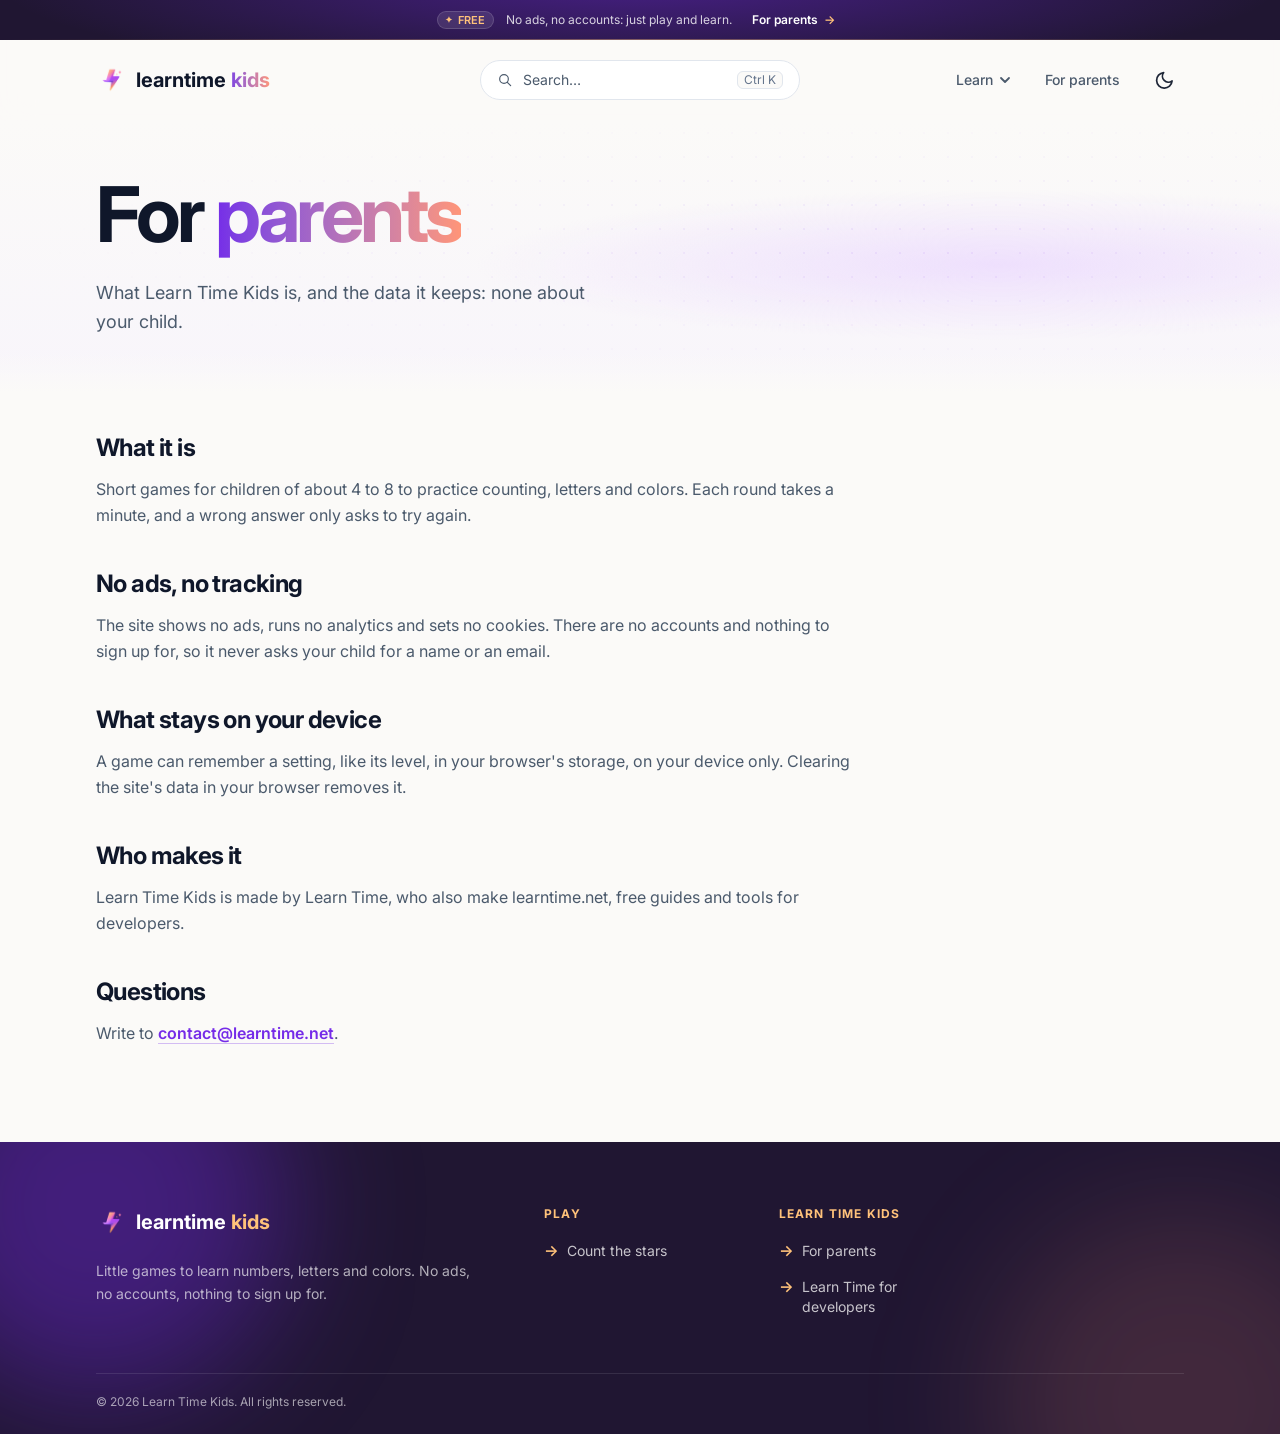
==== commit d0346987: "new website version" ====
--- a/parents/index.html
+++ b/parents/index.html
@@ -1,4 +1,4 @@
-<!doctype html><!-- Generated by build tool at 2026-11-19T12:48:19.802Z -->
+<!doctype html><!-- Generated by build tool at 2026-11-19T12:52:55.794Z -->
 <html lang="en">
   <head>
     <meta charset="UTF-8" />
@@ -97,9 +97,9 @@
         overflow: visible;
       }
     </style>
-    <script type="module" crossorigin src="/assets/parents-B81Vg9-s.js"></script>
-    <link rel="modulepreload" crossorigin href="/assets/LoaderHider-DpRSEZGA.js">
-    <link rel="stylesheet" crossorigin href="/assets/LoaderHider-BLx1IIzJ.css">
+    <script type="module" crossorigin src="/assets/parents-BK4e68Zl.js"></script>
+    <link rel="modulepreload" crossorigin href="/assets/LoaderHider-CRN0bBSH.js">
+    <link rel="stylesheet" crossorigin href="/assets/LoaderHider-D5MdW0pa.css">
   </head>
   <body>
     <div id="loader" class="loader">
--- a/assets/LoaderHider-D5MdW0pa.css
+++ b/assets/LoaderHider-D5MdW0pa.css
@@ -0,0 +1 @@
+@import "https://fonts.googleapis.com/css2?family=Inter:ital,opsz,wght@0,14..32,100..900;1,14..32,100..900&family=Roboto+Mono:ital,wght@0,100..700;1,100..700&display=swap";@layer components;@layer properties{@supports (((-webkit-hyphens:none)) and (not (margin-trim:inline))) or ((-moz-orient:inline) and (not (color:rgb(from red r g b)))){*,:before,:after,::backdrop{--tw-translate-x:0;--tw-translate-y:0;--tw-translate-z:0;--tw-rotate-x:initial;--tw-rotate-y:initial;--tw-rotate-z:initial;--tw-skew-x:initial;--tw-skew-y:initial;--tw-pan-x:initial;--tw-pan-y:initial;--tw-pinch-zoom:initial;--tw-border-style:solid;--tw-gradient-position:initial;--tw-gradient-from:#0000;--tw-gradient-via:#0000;--tw-gradient-to:#0000;--tw-gradient-stops:initial;--tw-gradient-via-stops:initial;--tw-gradient-from-position:0%;--tw-gradient-via-position:50%;--tw-gradient-to-position:100%;--tw-leading:initial;--tw-font-weight:initial;--tw-tracking:initial;--tw-shadow:0 0 #0000;--tw-shadow-color:initial;--tw-shadow-alpha:100%;--tw-inset-shadow:0 0 #0000;--tw-inset-shadow-color:initial;--tw-inset-shadow-alpha:100%;--tw-ring-color:initial;--tw-ring-shadow:0 0 #0000;--tw-inset-ring-color:initial;--tw-inset-ring-shadow:0 0 #0000;--tw-ring-inset:initial;--tw-ring-offset-width:0px;--tw-ring-offset-color:#fff;--tw-ring-offset-shadow:0 0 #0000;--tw-outline-style:solid;--tw-blur:initial;--tw-brightness:initial;--tw-contrast:initial;--tw-grayscale:initial;--tw-hue-rotate:initial;--tw-invert:initial;--tw-opacity:initial;--tw-saturate:initial;--tw-sepia:initial;--tw-drop-shadow:initial;--tw-drop-shadow-color:initial;--tw-drop-shadow-alpha:100%;--tw-drop-shadow-size:initial;--tw-backdrop-blur:initial;--tw-backdrop-brightness:initial;--tw-backdrop-contrast:initial;--tw-backdrop-grayscale:initial;--tw-backdrop-hue-rotate:initial;--tw-backdrop-invert:initial;--tw-backdrop-opacity:initial;--tw-backdrop-saturate:initial;--tw-backdrop-sepia:initial;--tw-duration:initial;--tw-ease:initial;--tw-scale-x:1;--tw-scale-y:1;--tw-scale-z:1}}}@layer theme{:root,:host{--color-orange-300:oklch(83.7% .128 66.29);--color-orange-500:oklch(70.5% .213 47.604);--color-orange-600:oklch(64.6% .222 41.116);--color-orange-700:oklch(55.3% .195 38.402);--color-amber-100:oklch(96.2% .059 95.617);--color-amber-300:oklch(87.9% .169 91.605);--color-amber-400:oklch(82.8% .189 84.429);--color-amber-500:oklch(76.9% .188 70.08);--color-amber-700:oklch(55.5% .163 48.998);--color-emerald-500:oklch(69.6% .17 162.48);--color-emerald-700:oklch(50.8% .118 165.612);--color-teal-500:oklch(70.4% .14 182.503);--color-sky-100:oklch(95.1% .026 236.824);--color-sky-300:oklch(82.8% .111 230.318);--color-sky-400:oklch(74.6% .16 232.661);--color-sky-500:oklch(68.5% .169 237.323);--color-sky-700:oklch(50% .134 242.749);--color-violet-500:oklch(60.6% .25 292.717);--color-pink-500:oklch(65.6% .241 354.308);--color-slate-900:oklch(20.8% .042 265.755);--color-neutral-100:oklch(97% 0 0);--color-neutral-200:oklch(92.2% 0 0);--color-neutral-300:oklch(87% 0 0);--color-neutral-500:oklch(55.6% 0 0);--color-neutral-600:oklch(43.9% 0 0);--color-neutral-700:oklch(37.1% 0 0);--color-neutral-800:oklch(26.9% 0 0);--color-neutral-900:oklch(20.5% 0 0);--color-black:#000;--color-white:#fff;--spacing:.25rem;--container-sm:24rem;--container-md:28rem;--container-lg:32rem;--container-xl:36rem;--container-2xl:42rem;--container-3xl:48rem;--container-6xl:72rem;--text-xs:.75rem;--text-xs--line-height:calc(1 / .75);--text-sm:.875rem;--text-sm--line-height:calc(1.25 / .875);--text-base:1rem;--text-base--line-height:calc(1.5 / 1);--text-lg:1.125rem;--text-lg--line-height:calc(1.75 / 1.125);--text-xl:1.25rem;--text-xl--line-height:calc(1.75 / 1.25);--text-2xl:1.5rem;--text-2xl--line-height:calc(2 / 1.5);--text-4xl:2.25rem;--text-4xl--line-height:calc(2.5 / 2.25);--text-5xl:3rem;--text-5xl--line-height:1;--font-weight-normal:400;--font-weight-medium:500;--font-weight-semibold:600;--font-weight-bold:700;--tracking-tighter:-.05em;--tracking-tight:-.025em;--tracking-normal:0em;--tracking-wide:.025em;--tracking-widest:.1em;--leading-tight:1.25;--leading-snug:1.375;--leading-relaxed:1.625;--radius-md:.375rem;--radius-lg:.5rem;--radius-xl:.75rem;--radius-2xl:1rem;--radius-3xl:1.5rem;--ease-out:cubic-bezier(0, 0, .2, 1);--ease-in-out:cubic-bezier(.4, 0, .2, 1);--animate-ping:ping 1s cubic-bezier(0, 0, .2, 1) infinite;--blur-sm:8px;--blur-lg:16px;--blur-3xl:64px;--default-transition-duration:.15s;--default-transition-timing-function:cubic-bezier(.4, 0, .2, 1);--default-font-family:var(--typography-family);--default-mono-font-family:var(--font-family-mono);--color-brand:var(--semantic-color-brand);--color-border:var(--semantic-color-border);--animate-glow:glow 12s ease-in-out infinite;--animate-pop:pop .3s ease-out}}@layer base{*,:after,:before,::backdrop{box-sizing:border-box;border:0 solid;margin:0;padding:0}::file-selector-button{box-sizing:border-box;border:0 solid;margin:0;padding:0}html,:host{-webkit-text-size-adjust:100%;tab-size:4;line-height:1.5;font-family:var(--default-font-family,ui-sans-serif, system-ui, sans-serif, "Apple Color Emoji", "Segoe UI Emoji", "Segoe UI Symbol", "Noto Color Emoji");font-feature-settings:var(--default-font-feature-settings,normal);font-variation-settings:var(--default-font-variation-settings,normal);-webkit-tap-highlight-color:transparent}hr{height:0;color:inherit;border-top-width:1px}abbr:where([title]){-webkit-text-decoration:underline dotted;text-decoration:underline dotted}h1,h2,h3,h4,h5,h6{font-size:inherit;font-weight:inherit}a{color:inherit;-webkit-text-decoration:inherit;-webkit-text-decoration:inherit;-webkit-text-decoration:inherit;-webkit-text-decoration:inherit;text-decoration:inherit}b,strong{font-weight:bolder}code,kbd,samp,pre{font-family:var(--default-mono-font-family,ui-monospace, SFMono-Regular, Menlo, Monaco, Consolas, "Liberation Mono", "Courier New", monospace);font-feature-settings:var(--default-mono-font-feature-settings,normal);font-variation-settings:var(--default-mono-font-variation-settings,normal);font-size:1em}small{font-size:80%}sub,sup{vertical-align:baseline;font-size:75%;line-height:0;position:relative}sub{bottom:-.25em}sup{top:-.5em}table{text-indent:0;border-color:inherit;border-collapse:collapse}:-moz-focusring{outline:auto}progress{vertical-align:baseline}summary{display:list-item}ol,ul,menu{list-style:none}img,svg,video,canvas,audio,iframe,embed,object{vertical-align:middle;display:block}img,video{max-width:100%;height:auto}button,input,select,optgroup,textarea{font:inherit;font-feature-settings:inherit;font-variation-settings:inherit;letter-spacing:inherit;color:inherit;opacity:1;background-color:#0000;border-radius:0}::file-selector-button{font:inherit;font-feature-settings:inherit;font-variation-settings:inherit;letter-spacing:inherit;color:inherit;opacity:1;background-color:#0000;border-radius:0}:where(select:is([multiple],[size])) optgroup{font-weight:bolder}:where(select:is([multiple],[size])) optgroup option{padding-inline-start:20px}::file-selector-button{margin-inline-end:4px}::placeholder{opacity:1}@supports (not ((-webkit-appearance:-apple-pay-button))) or (contain-intrinsic-size:1px){::placeholder{color:currentColor}@supports (color:color-mix(in lab, red, red)){::placeholder{color:color-mix(in oklab, currentcolor 50%, transparent)}}}textarea{resize:vertical}::-webkit-search-decoration{-webkit-appearance:none}::-webkit-date-and-time-value{min-height:1lh;text-align:inherit}::-webkit-datetime-edit{display:inline-flex}::-webkit-datetime-edit-fields-wrapper{padding:0}::-webkit-datetime-edit{padding-block:0}::-webkit-datetime-edit-year-field{padding-block:0}::-webkit-datetime-edit-month-field{padding-block:0}::-webkit-datetime-edit-day-field{padding-block:0}::-webkit-datetime-edit-hour-field{padding-block:0}::-webkit-datetime-edit-minute-field{padding-block:0}::-webkit-datetime-edit-second-field{padding-block:0}::-webkit-datetime-edit-millisecond-field{padding-block:0}::-webkit-datetime-edit-meridiem-field{padding-block:0}::-webkit-calendar-picker-indicator{line-height:1}:-moz-ui-invalid{box-shadow:none}button,input:where([type=button],[type=reset],[type=submit]){appearance:button}::file-selector-button{appearance:button}::-webkit-inner-spin-button{height:auto}::-webkit-outer-spin-button{height:auto}[hidden]:where(:not([hidden=until-found])){display:none!important}}@layer utilities{.pointer-events-auto{pointer-events:auto}.pointer-events-none{pointer-events:none}.invisible{visibility:hidden}.visible{visibility:visible}.sr-only{clip-path:inset(50%);white-space:nowrap;border-width:0;width:1px;height:1px;margin:-1px;padding:0;position:absolute;overflow:hidden}.absolute{position:absolute}.fixed{position:fixed}.relative{position:relative}.static{position:static}.sticky{position:sticky}.inset-0{inset:0}.inset-x-0{inset-inline:0}.inset-y-0{inset-block:0}.-top-20{top:calc(var(--spacing) * -20)}.-top-24{top:calc(var(--spacing) * -24)}.-top-32{top:calc(var(--spacing) * -32)}.top-0{top:0}.top-1\/2{top:50%}.top-3{top:calc(var(--spacing) * 3)}.top-8{top:calc(var(--spacing) * 8)}.top-40{top:calc(var(--spacing) * 40)}.top-\[12vh\]{top:12vh}.top-full{top:100%}.-right-16{right:calc(var(--spacing) * -16)}.-right-24{right:calc(var(--spacing) * -24)}.right-0{right:0}.right-3{right:calc(var(--spacing) * 3)}.right-10{right:calc(var(--spacing) * 10)}.-bottom-40{bottom:calc(var(--spacing) * -40)}.bottom-0{bottom:0}.-left-24{left:calc(var(--spacing) * -24)}.-left-\[9999px\]{left:-9999px}.left-0{left:0}.left-1\/2{left:50%}.left-3{left:calc(var(--spacing) * 3)}.isolate{isolation:isolate}.-z-10{z-index:calc(10 * -1)}.z-40{z-index:40}.z-50{z-index:50}.container{width:100%}@media (width>=40rem){.container{max-width:40rem}}@media (width>=48rem){.container{max-width:48rem}}@media (width>=64rem){.container{max-width:64rem}}@media (width>=80rem){.container{max-width:80rem}}@media (width>=96rem){.container{max-width:96rem}}.-m-1{margin:calc(var(--spacing) * -1)}.m-0{margin:0}.m-auto{margin:auto}.mx-auto{margin-inline:auto}.mt-0\.5{margin-top:calc(var(--spacing) * .5)}.mt-1{margin-top:var(--spacing)}.mt-1\.5{margin-top:calc(var(--spacing) * 1.5)}.mt-2{margin-top:calc(var(--spacing) * 2)}.mt-3{margin-top:calc(var(--spacing) * 3)}.mt-4{margin-top:calc(var(--spacing) * 4)}.mt-5{margin-top:calc(var(--spacing) * 5)}.mt-6{margin-top:calc(var(--spacing) * 6)}.mt-8{margin-top:calc(var(--spacing) * 8)}.mt-10{margin-top:calc(var(--spacing) * 10)}.mt-14{margin-top:calc(var(--spacing) * 14)}.mt-16{margin-top:calc(var(--spacing) * 16)}.mt-auto{margin-top:auto}.mb-2{margin-bottom:calc(var(--spacing) * 2)}.mb-3{margin-bottom:calc(var(--spacing) * 3)}.mb-4{margin-bottom:calc(var(--spacing) * 4)}.mb-5{margin-bottom:calc(var(--spacing) * 5)}.mb-6{margin-bottom:calc(var(--spacing) * 6)}.mb-8{margin-bottom:calc(var(--spacing) * 8)}.mb-10{margin-bottom:calc(var(--spacing) * 10)}.ml-1{margin-left:var(--spacing)}.ml-2{margin-left:calc(var(--spacing) * 2)}.ml-auto{margin-left:auto}.line-clamp-1{-webkit-line-clamp:1;-webkit-box-orient:vertical;display:-webkit-box;overflow:hidden}.line-clamp-3{-webkit-line-clamp:3;-webkit-box-orient:vertical;display:-webkit-box;overflow:hidden}.block{display:block}.flex{display:flex}.grid{display:grid}.hidden{display:none}.inline{display:inline}.inline-flex{display:inline-flex}.table{display:table}.size-2{width:calc(var(--spacing) * 2);height:calc(var(--spacing) * 2)}.size-2\.5{width:calc(var(--spacing) * 2.5);height:calc(var(--spacing) * 2.5)}.size-4{width:calc(var(--spacing) * 4);height:calc(var(--spacing) * 4)}.size-6{width:calc(var(--spacing) * 6);height:calc(var(--spacing) * 6)}.size-8{width:calc(var(--spacing) * 8);height:calc(var(--spacing) * 8)}.size-9{width:calc(var(--spacing) * 9);height:calc(var(--spacing) * 9)}.size-10{width:calc(var(--spacing) * 10);height:calc(var(--spacing) * 10)}.size-12{width:calc(var(--spacing) * 12);height:calc(var(--spacing) * 12)}.size-56{width:calc(var(--spacing) * 56);height:calc(var(--spacing) * 56)}.size-72{width:calc(var(--spacing) * 72);height:calc(var(--spacing) * 72)}.size-96{width:calc(var(--spacing) * 96);height:calc(var(--spacing) * 96)}.size-\[1\.15em\]{width:1.15em;height:1.15em}.size-full{width:100%;height:100%}.size-px{width:1px;height:1px}.h-3{height:calc(var(--spacing) * 3)}.h-9{height:calc(var(--spacing) * 9)}.h-10{height:calc(var(--spacing) * 10)}.h-40{height:calc(var(--spacing) * 40)}.h-full{height:100%}.h-px{height:1px}.max-h-\[calc\(100vh-12rem\)\]{max-height:calc(100vh - 12rem)}.max-h-\[min\(36rem\,80vh\)\]{max-height:min(36rem,80vh)}.min-h-0{min-height:0}.min-h-8{min-height:calc(var(--spacing) * 8)}.min-h-9{min-height:calc(var(--spacing) * 9)}.min-h-10{min-height:calc(var(--spacing) * 10)}.min-h-11{min-height:calc(var(--spacing) * 11)}.min-h-12{min-height:calc(var(--spacing) * 12)}.min-h-16{min-height:calc(var(--spacing) * 16)}.min-h-20{min-height:calc(var(--spacing) * 20)}.min-h-40{min-height:calc(var(--spacing) * 40)}.min-h-48{min-height:calc(var(--spacing) * 48)}.min-h-screen{min-height:100vh}.w-0\.5{width:calc(var(--spacing) * .5)}.w-12{width:calc(var(--spacing) * 12)}.w-72{width:calc(var(--spacing) * 72)}.w-96{width:calc(var(--spacing) * 96)}.w-\[34rem\]{width:34rem}.w-\[min\(36rem\,calc\(100\%-2rem\)\)\]{width:min(36rem,100% - 2rem)}.w-full{width:100%}.max-w-2xl{max-width:var(--container-2xl)}.max-w-3xl{max-width:var(--container-3xl)}.max-w-6xl{max-width:var(--container-6xl)}.max-w-full{max-width:100%}.max-w-lg{max-width:var(--container-lg)}.max-w-md{max-width:var(--container-md)}.max-w-sm{max-width:var(--container-sm)}.max-w-xl{max-width:var(--container-xl)}.min-w-0{min-width:0}.min-w-11{min-width:calc(var(--spacing) * 11)}.min-w-80{min-width:calc(var(--spacing) * 80)}.flex-1{flex:1}.flex-none{flex:none}.shrink{flex-shrink:1}.grow{flex-grow:1}.basis-full{flex-basis:100%}.-translate-1\/2{--tw-translate-x:calc(calc(1 / 2 * 100%) * -1);--tw-translate-y:calc(calc(1 / 2 * 100%) * -1);translate:var(--tw-translate-x) var(--tw-translate-y)}.-translate-x-1\/2{--tw-translate-x:calc(calc(1 / 2 * 100%) * -1);translate:var(--tw-translate-x) var(--tw-translate-y)}.-translate-y-1\/2{--tw-translate-y:calc(calc(1 / 2 * 100%) * -1);translate:var(--tw-translate-x) var(--tw-translate-y)}.-translate-y-px{--tw-translate-y:-1px;translate:var(--tw-translate-x) var(--tw-translate-y)}.rotate-180{rotate:180deg}.transform{transform:var(--tw-rotate-x,) var(--tw-rotate-y,) var(--tw-rotate-z,) var(--tw-skew-x,) var(--tw-skew-y,)}.cursor-crosshair{cursor:crosshair}.cursor-ew-resize{cursor:ew-resize}.cursor-pointer{cursor:pointer}.touch-pan-y{--tw-pan-y:pan-y;touch-action:var(--tw-pan-x,) var(--tw-pan-y,) var(--tw-pinch-zoom,)}.touch-none{touch-action:none}.resize{resize:both}.list-none{list-style-type:none}.appearance-none{appearance:none}.grid-cols-2{grid-template-columns:repeat(2,minmax(0,1fr))}.grid-cols-3{grid-template-columns:repeat(3,minmax(0,1fr))}.grid-cols-\[0fr\]{grid-template-columns:0fr}.grid-cols-\[1fr\]{grid-template-columns:1fr}.grid-cols-\[minmax\(0\,24rem\)_auto\]{grid-template-columns:minmax(0,24rem) auto}.grid-rows-\[0fr\]{grid-template-rows:0fr}.grid-rows-\[1fr\]{grid-template-rows:1fr}.flex-col{flex-direction:column}.flex-wrap{flex-wrap:wrap}.place-items-center{place-items:center}.content-center{align-content:center}.content-start{align-content:flex-start}.items-baseline{align-items:baseline}.items-center{align-items:center}.items-end{align-items:flex-end}.items-start{align-items:flex-start}.justify-between{justify-content:space-between}.justify-center{justify-content:center}.justify-end{justify-content:flex-end}.gap-0\.5{gap:calc(var(--spacing) * .5)}.gap-1{gap:var(--spacing)}.gap-1\.5{gap:calc(var(--spacing) * 1.5)}.gap-2{gap:calc(var(--spacing) * 2)}.gap-2\.5{gap:calc(var(--spacing) * 2.5)}.gap-3{gap:calc(var(--spacing) * 3)}.gap-4{gap:calc(var(--spacing) * 4)}.gap-10{gap:calc(var(--spacing) * 10)}.gap-16{gap:calc(var(--spacing) * 16)}.gap-x-2{column-gap:calc(var(--spacing) * 2)}.gap-x-4{column-gap:calc(var(--spacing) * 4)}.gap-x-6{column-gap:calc(var(--spacing) * 6)}.gap-x-12{column-gap:calc(var(--spacing) * 12)}.gap-x-16{column-gap:calc(var(--spacing) * 16)}.gap-y-1{row-gap:var(--spacing)}.gap-y-3{row-gap:calc(var(--spacing) * 3)}.gap-y-8{row-gap:calc(var(--spacing) * 8)}.self-start{align-self:flex-start}.overflow-clip{overflow:clip}.overflow-hidden{overflow:hidden}.overflow-x-auto{overflow-x:auto}.overflow-x-clip{overflow-x:clip}.overflow-y-auto{overflow-y:auto}.rounded{border-radius:.25rem}.rounded-2xl{border-radius:var(--radius-2xl)}.rounded-3xl{border-radius:var(--radius-3xl)}.rounded-\[2rem\]{border-radius:2rem}.rounded-full{border-radius:3.40282e38px}.rounded-lg{border-radius:var(--radius-lg)}.rounded-md{border-radius:var(--radius-md)}.rounded-xl{border-radius:var(--radius-xl)}.border{border-style:var(--tw-border-style);border-width:1px}.border-0{border-style:var(--tw-border-style);border-width:0}.border-2{border-style:var(--tw-border-style);border-width:2px}.border-t{border-top-style:var(--tw-border-style);border-top-width:1px}.border-b{border-bottom-style:var(--tw-border-style);border-bottom-width:1px}.border-dashed{--tw-border-style:dashed;border-style:dashed}.border-accent-coral\/40{border-color:var(--semantic-color-accent-coral)}@supports (color:color-mix(in lab, red, red)){.border-accent-coral\/40{border-color:color-mix(in oklab, var(--semantic-color-accent-coral) 40%, transparent)}}.border-accent-coral\/60{border-color:var(--semantic-color-accent-coral)}@supports (color:color-mix(in lab, red, red)){.border-accent-coral\/60{border-color:color-mix(in oklab, var(--semantic-color-accent-coral) 60%, transparent)}}.border-accent-coral\/70{border-color:var(--semantic-color-accent-coral)}@supports (color:color-mix(in lab, red, red)){.border-accent-coral\/70{border-color:color-mix(in oklab, var(--semantic-color-accent-coral) 70%, transparent)}}.border-accent-teal\/30{border-color:var(--semantic-color-accent-teal)}@supports (color:color-mix(in lab, red, red)){.border-accent-teal\/30{border-color:color-mix(in oklab, var(--semantic-color-accent-teal) 30%, transparent)}}.border-black\/5{border-color:#0000000d}@supports (color:color-mix(in lab, red, red)){.border-black\/5{border-color:color-mix(in oklab, var(--color-black) 5%, transparent)}}.border-border{border-color:var(--semantic-color-border)}.border-border-subtle{border-color:var(--semantic-color-border-subtle)}.border-brand{border-color:var(--semantic-color-brand)}.border-emerald-700{border-color:var(--color-emerald-700)}.border-ink\/10{border-color:var(--semantic-color-ink)}@supports (color:color-mix(in lab, red, red)){.border-ink\/10{border-color:color-mix(in oklab, var(--semantic-color-ink) 10%, transparent)}}.border-surface{border-color:var(--semantic-color-surface)}.border-transparent{border-color:#0000}.border-white{border-color:var(--color-white)}.border-white\/10{border-color:#ffffff1a}@supports (color:color-mix(in lab, red, red)){.border-white\/10{border-color:color-mix(in oklab, var(--color-white) 10%, transparent)}}.border-white\/15{border-color:#ffffff26}@supports (color:color-mix(in lab, red, red)){.border-white\/15{border-color:color-mix(in oklab, var(--color-white) 15%, transparent)}}.bg-\[\#16121f\]{background-color:#16121f}.bg-accent-coral,.bg-accent-coral\/10{background-color:var(--semantic-color-accent-coral)}@supports (color:color-mix(in lab, red, red)){.bg-accent-coral\/10{background-color:color-mix(in oklab, var(--semantic-color-accent-coral) 10%, transparent)}}.bg-accent-coral\/15{background-color:var(--semantic-color-accent-coral)}@supports (color:color-mix(in lab, red, red)){.bg-accent-coral\/15{background-color:color-mix(in oklab, var(--semantic-color-accent-coral) 15%, transparent)}}.bg-accent-mint{background-color:var(--semantic-color-accent-mint)}.bg-accent-teal{background-color:var(--semantic-color-accent-teal)}.bg-amber-100{background-color:var(--color-amber-100)}.bg-amber-400{background-color:var(--color-amber-400)}.bg-amber-500{background-color:var(--color-amber-500)}.bg-banner{background-color:var(--semantic-color-brand-banner)}.bg-black\/60{background-color:#0009}@supports (color:color-mix(in lab, red, red)){.bg-black\/60{background-color:color-mix(in oklab, var(--color-black) 60%, transparent)}}.bg-brand{background-color:var(--semantic-color-brand)}.bg-brand-soft,.bg-brand-soft\/70{background-color:var(--semantic-color-brand-soft)}@supports (color:color-mix(in lab, red, red)){.bg-brand-soft\/70{background-color:color-mix(in oklab, var(--semantic-color-brand-soft) 70%, transparent)}}.bg-brand\/10{background-color:var(--semantic-color-brand)}@supports (color:color-mix(in lab, red, red)){.bg-brand\/10{background-color:color-mix(in oklab, var(--semantic-color-brand) 10%, transparent)}}.bg-brand\/40{background-color:var(--semantic-color-brand)}@supports (color:color-mix(in lab, red, red)){.bg-brand\/40{background-color:color-mix(in oklab, var(--semantic-color-brand) 40%, transparent)}}.bg-brand\/50{background-color:var(--semantic-color-brand)}@supports (color:color-mix(in lab, red, red)){.bg-brand\/50{background-color:color-mix(in oklab, var(--semantic-color-brand) 50%, transparent)}}.bg-brand\/85{background-color:var(--semantic-color-brand)}@supports (color:color-mix(in lab, red, red)){.bg-brand\/85{background-color:color-mix(in oklab, var(--semantic-color-brand) 85%, transparent)}}.bg-emerald-500{background-color:var(--color-emerald-500)}.bg-emerald-700{background-color:var(--color-emerald-700)}.bg-paper,.bg-paper\/70{background-color:var(--semantic-color-paper)}@supports (color:color-mix(in lab, red, red)){.bg-paper\/70{background-color:color-mix(in oklab, var(--semantic-color-paper) 70%, transparent)}}.bg-pink-500{background-color:var(--color-pink-500)}.bg-sky-100{background-color:var(--color-sky-100)}.bg-sky-500{background-color:var(--color-sky-500)}.bg-surface{background-color:var(--semantic-color-surface)}.bg-surface-tint{background-color:var(--semantic-color-surface-tint)}.bg-surface\/90{background-color:var(--semantic-color-surface)}@supports (color:color-mix(in lab, red, red)){.bg-surface\/90{background-color:color-mix(in oklab, var(--semantic-color-surface) 90%, transparent)}}.bg-teal-500{background-color:var(--color-teal-500)}.bg-transparent{background-color:#0000}.bg-violet-500{background-color:var(--color-violet-500)}.bg-white{background-color:var(--color-white)}.bg-white\/10{background-color:#ffffff1a}@supports (color:color-mix(in lab, red, red)){.bg-white\/10{background-color:color-mix(in oklab, var(--color-white) 10%, transparent)}}.bg-linear-to-b{--tw-gradient-position:to bottom}@supports (background-image:linear-gradient(in lab, red, red)){.bg-linear-to-b{--tw-gradient-position:to bottom in oklab}}.bg-linear-to-b{background-image:linear-gradient(var(--tw-gradient-stops))}.bg-linear-to-br{--tw-gradient-position:to bottom right}@supports (background-image:linear-gradient(in lab, red, red)){.bg-linear-to-br{--tw-gradient-position:to bottom right in oklab}}.bg-linear-to-br{background-image:linear-gradient(var(--tw-gradient-stops))}.bg-linear-to-r{--tw-gradient-position:to right}@supports (background-image:linear-gradient(in lab, red, red)){.bg-linear-to-r{--tw-gradient-position:to right in oklab}}.bg-linear-to-r{background-image:linear-gradient(var(--tw-gradient-stops))}.bg-\[linear-gradient\(to_right\,\#f00\,\#ff0\,\#0f0\,\#0ff\,\#00f\,\#f0f\,\#f00\)\]{background-image:linear-gradient(90deg,red,#ff0,#0f0,#0ff,#00f,#f0f,red)}.bg-\[radial-gradient\(40rem_6rem_at_50\%_-1rem\,var\(--color-brand\)\,transparent\)\]{background-image:radial-gradient(40rem 6rem at 50% -1rem,var(--color-brand),transparent)}.bg-\[radial-gradient\(var\(--color-brand\)_1px\,transparent_1px\)\]{background-image:radial-gradient(var(--color-brand) 1px,transparent 1px)}.bg-\[repeating-conic-gradient\(\#d4d4d8_0_25\%\,\#ffffff_0_50\%\)\]{background-image:repeating-conic-gradient(#d4d4d8 0 25%,#fff 0 50%)}.bg-home-hero{background-image:var(--component-home-hero-background)}.from-brand{--tw-gradient-from:var(--semantic-color-brand);--tw-gradient-stops:var(--tw-gradient-via-stops,var(--tw-gradient-position), var(--tw-gradient-from) var(--tw-gradient-from-position), var(--tw-gradient-to) var(--tw-gradient-to-position))}.from-brand\/45{--tw-gradient-from:var(--semantic-color-brand)}@supports (color:color-mix(in lab, red, red)){.from-brand\/45{--tw-gradient-from:color-mix(in oklab, var(--semantic-color-brand) 45%, transparent)}}.from-brand\/45{--tw-gradient-stops:var(--tw-gradient-via-stops,var(--tw-gradient-position), var(--tw-gradient-from) var(--tw-gradient-from-position), var(--tw-gradient-to) var(--tw-gradient-to-position))}.from-transparent{--tw-gradient-from:transparent;--tw-gradient-stops:var(--tw-gradient-via-stops,var(--tw-gradient-position), var(--tw-gradient-from) var(--tw-gradient-from-position), var(--tw-gradient-to) var(--tw-gradient-to-position))}.via-accent-coral\/45{--tw-gradient-via:var(--semantic-color-accent-coral)}@supports (color:color-mix(in lab, red, red)){.via-accent-coral\/45{--tw-gradient-via:color-mix(in oklab, var(--semantic-color-accent-coral) 45%, transparent)}}.via-accent-coral\/45{--tw-gradient-via-stops:var(--tw-gradient-position), var(--tw-gradient-from) var(--tw-gradient-from-position), var(--tw-gradient-via) var(--tw-gradient-via-position), var(--tw-gradient-to) var(--tw-gradient-to-position);--tw-gradient-stops:var(--tw-gradient-via-stops)}.via-banner-accent\/40{--tw-gradient-via:var(--semantic-color-banner-accent)}@supports (color:color-mix(in lab, red, red)){.via-banner-accent\/40{--tw-gradient-via:color-mix(in oklab, var(--semantic-color-banner-accent) 40%, transparent)}}.via-banner-accent\/40{--tw-gradient-via-stops:var(--tw-gradient-position), var(--tw-gradient-from) var(--tw-gradient-from-position), var(--tw-gradient-via) var(--tw-gradient-via-position), var(--tw-gradient-to) var(--tw-gradient-to-position);--tw-gradient-stops:var(--tw-gradient-via-stops)}.to-accent-coral{--tw-gradient-to:var(--semantic-color-accent-coral);--tw-gradient-stops:var(--tw-gradient-via-stops,var(--tw-gradient-position), var(--tw-gradient-from) var(--tw-gradient-from-position), var(--tw-gradient-to) var(--tw-gradient-to-position))}.to-brand\/15{--tw-gradient-to:var(--semantic-color-brand)}@supports (color:color-mix(in lab, red, red)){.to-brand\/15{--tw-gradient-to:color-mix(in oklab, var(--semantic-color-brand) 15%, transparent)}}.to-brand\/15{--tw-gradient-stops:var(--tw-gradient-via-stops,var(--tw-gradient-position), var(--tw-gradient-from) var(--tw-gradient-from-position), var(--tw-gradient-to) var(--tw-gradient-to-position))}.to-paper{--tw-gradient-to:var(--semantic-color-paper);--tw-gradient-stops:var(--tw-gradient-via-stops,var(--tw-gradient-position), var(--tw-gradient-from) var(--tw-gradient-from-position), var(--tw-gradient-to) var(--tw-gradient-to-position))}.to-transparent{--tw-gradient-to:transparent;--tw-gradient-stops:var(--tw-gradient-via-stops,var(--tw-gradient-position), var(--tw-gradient-from) var(--tw-gradient-from-position), var(--tw-gradient-to) var(--tw-gradient-to-position))}.mask-\[radial-gradient\(ellipse_at_70\%_45\%\,black\,transparent_70\%\)\]{-webkit-mask-image:radial-gradient(at 70% 45%,#000,#0000 70%);mask-image:radial-gradient(at 70% 45%,#000,#0000 70%)}.bg-size-\[8px_8px\]{background-size:8px 8px}.bg-size-\[24px_24px\]{background-size:24px 24px}.bg-size-\[auto\,8px_8px\]{background-size:auto,8px 8px}.bg-clip-text{-webkit-background-clip:text;background-clip:text}.stroke-current{stroke:currentColor}.object-contain{object-fit:contain}.p-0{padding:0}.p-1{padding:var(--spacing)}.p-2{padding:calc(var(--spacing) * 2)}.p-3{padding:calc(var(--spacing) * 3)}.p-4{padding:calc(var(--spacing) * 4)}.p-6{padding:calc(var(--spacing) * 6)}.p-8{padding:calc(var(--spacing) * 8)}.p-px{padding:1px}.px-1\.5{padding-inline:calc(var(--spacing) * 1.5)}.px-2{padding-inline:calc(var(--spacing) * 2)}.px-2\.5{padding-inline:calc(var(--spacing) * 2.5)}.px-3{padding-inline:calc(var(--spacing) * 3)}.px-3\.5{padding-inline:calc(var(--spacing) * 3.5)}.px-4{padding-inline:calc(var(--spacing) * 4)}.px-5{padding-inline:calc(var(--spacing) * 5)}.px-6{padding-inline:calc(var(--spacing) * 6)}.px-8{padding-inline:calc(var(--spacing) * 8)}.px-12{padding-inline:calc(var(--spacing) * 12)}.py-0\.5{padding-block:calc(var(--spacing) * .5)}.py-1{padding-block:var(--spacing)}.py-1\.5{padding-block:calc(var(--spacing) * 1.5)}.py-2\.5{padding-block:calc(var(--spacing) * 2.5)}.py-3{padding-block:calc(var(--spacing) * 3)}.py-3\.5{padding-block:calc(var(--spacing) * 3.5)}.py-4{padding-block:calc(var(--spacing) * 4)}.py-5{padding-block:calc(var(--spacing) * 5)}.py-10{padding-block:calc(var(--spacing) * 10)}.py-14{padding-block:calc(var(--spacing) * 14)}.pt-2{padding-top:calc(var(--spacing) * 2)}.pt-3{padding-top:calc(var(--spacing) * 3)}.pt-5{padding-top:calc(var(--spacing) * 5)}.pt-8{padding-top:calc(var(--spacing) * 8)}.pt-10{padding-top:calc(var(--spacing) * 10)}.pt-14{padding-top:calc(var(--spacing) * 14)}.pt-16{padding-top:calc(var(--spacing) * 16)}.pr-4{padding-right:calc(var(--spacing) * 4)}.pb-2{padding-bottom:calc(var(--spacing) * 2)}.pb-4{padding-bottom:calc(var(--spacing) * 4)}.pb-6{padding-bottom:calc(var(--spacing) * 6)}.pb-24{padding-bottom:calc(var(--spacing) * 24)}.pl-3{padding-left:calc(var(--spacing) * 3)}.text-center{text-align:center}.font-mono{font-family:var(--font-family-mono)}.font-sans{font-family:var(--typography-family)}.text-2xl{font-size:var(--text-2xl);line-height:var(--tw-leading,var(--text-2xl--line-height))}.text-4xl{font-size:var(--text-4xl);line-height:var(--tw-leading,var(--text-4xl--line-height))}.text-5xl{font-size:var(--text-5xl);line-height:var(--tw-leading,var(--text-5xl--line-height))}.text-base{font-size:var(--text-base);line-height:var(--tw-leading,var(--text-base--line-height))}.text-lg{font-size:var(--text-lg);line-height:var(--tw-leading,var(--text-lg--line-height))}.text-sm{font-size:var(--text-sm);line-height:var(--tw-leading,var(--text-sm--line-height))}.text-xl{font-size:var(--text-xl);line-height:var(--tw-leading,var(--text-xl--line-height))}.text-xs{font-size:var(--text-xs);line-height:var(--tw-leading,var(--text-xs--line-height))}.text-\[0\.85em\]{font-size:.85em}.text-\[0\.6875rem\]{font-size:.6875rem}.text-\[1\.1em\]{font-size:1.1em}.text-\[10px\]{font-size:10px}.text-home-display-tablet{font-size:var(--component-home-hero-display-size-compact)}.text-home-section{font-size:var(--component-home-section-heading-size)}.leading-none{--tw-leading:1;line-height:1}.leading-relaxed{--tw-leading:var(--leading-relaxed);line-height:var(--leading-relaxed)}.leading-snug{--tw-leading:var(--leading-snug);line-height:var(--leading-snug)}.leading-tight{--tw-leading:var(--leading-tight);line-height:var(--leading-tight)}.font-bold{--tw-font-weight:var(--font-weight-bold);font-weight:var(--font-weight-bold)}.font-medium{--tw-font-weight:var(--font-weight-medium);font-weight:var(--font-weight-medium)}.font-normal{--tw-font-weight:var(--font-weight-normal);font-weight:var(--font-weight-normal)}.font-semibold{--tw-font-weight:var(--font-weight-semibold);font-weight:var(--font-weight-semibold)}.tracking-\[0\.14em\]{--tw-tracking:.14em;letter-spacing:.14em}.tracking-tight{--tw-tracking:var(--tracking-tight);letter-spacing:var(--tracking-tight)}.tracking-tighter{--tw-tracking:var(--tracking-tighter);letter-spacing:var(--tracking-tighter)}.tracking-wide{--tw-tracking:var(--tracking-wide);letter-spacing:var(--tracking-wide)}.tracking-widest{--tw-tracking:var(--tracking-widest);letter-spacing:var(--tracking-widest)}.text-balance{text-wrap:balance}.text-pretty{text-wrap:pretty}.whitespace-nowrap{white-space:nowrap}.text-accent-coral{color:var(--semantic-color-accent-coral)}.text-accent-teal{color:var(--semantic-color-accent-teal)}.text-amber-300{color:var(--color-amber-300)}.text-amber-700{color:var(--color-amber-700)}.text-banner-accent{color:var(--semantic-color-banner-accent)}.text-banner-text{color:#fff}.text-banner-text\/80{color:oklab(100% 0 5.96046e-8/.8)}.text-brand{color:var(--semantic-color-brand)}.text-brand-hover{color:var(--semantic-color-brand-hover)}.text-ink{color:var(--semantic-color-ink)}.text-ink-soft{color:var(--semantic-color-ink-soft)}.text-on-brand{color:var(--theme-on-brand,#fff)}.text-sky-700{color:var(--color-sky-700)}.text-slate-900{color:var(--color-slate-900)}.text-text-muted{color:var(--semantic-color-text-muted)}.text-text-subtle{color:var(--semantic-color-text-subtle)}.text-transparent{color:#0000}.text-white{color:var(--color-white)}.text-white\/60{color:#fff9}@supports (color:color-mix(in lab, red, red)){.text-white\/60{color:color-mix(in oklab, var(--color-white) 60%, transparent)}}.text-white\/65{color:#ffffffa6}@supports (color:color-mix(in lab, red, red)){.text-white\/65{color:color-mix(in oklab, var(--color-white) 65%, transparent)}}.text-white\/70{color:#ffffffb3}@supports (color:color-mix(in lab, red, red)){.text-white\/70{color:color-mix(in oklab, var(--color-white) 70%, transparent)}}.text-white\/75{color:#ffffffbf}@supports (color:color-mix(in lab, red, red)){.text-white\/75{color:color-mix(in oklab, var(--color-white) 75%, transparent)}}.uppercase{text-transform:uppercase}.no-underline{text-decoration-line:none}.underline{text-decoration-line:underline}.decoration-brand\/30{-webkit-text-decoration-color:var(--semantic-color-brand);-webkit-text-decoration-color:var(--semantic-color-brand);-webkit-text-decoration-color:var(--semantic-color-brand);text-decoration-color:var(--semantic-color-brand)}@supports (color:color-mix(in lab, red, red)){.decoration-brand\/30{-webkit-text-decoration-color:color-mix(in oklab, var(--semantic-color-brand) 30%, transparent);-webkit-text-decoration-color:color-mix(in oklab, var(--semantic-color-brand) 30%, transparent);-webkit-text-decoration-color:color-mix(in oklab, var(--semantic-color-brand) 30%, transparent);text-decoration-color:color-mix(in oklab, var(--semantic-color-brand) 30%, transparent)}}.underline-offset-2{text-underline-offset:2px}.underline-offset-4{text-underline-offset:4px}.antialiased{-webkit-font-smoothing:antialiased;-moz-osx-font-smoothing:grayscale}.opacity-0{opacity:0}.opacity-45{opacity:.45}.opacity-50{opacity:.5}.opacity-60{opacity:.6}.opacity-100{opacity:1}.opacity-\[0\.07\]{opacity:.07}.shadow-2xl{--tw-shadow:0 25px 50px -12px var(--tw-shadow-color,#00000040);box-shadow:var(--tw-inset-shadow), var(--tw-inset-ring-shadow), var(--tw-ring-offset-shadow), var(--tw-ring-shadow), var(--tw-shadow)}.shadow-\[0_0_0_1px_rgb\(0_0_0\/0\.3\)\,0_1px_3px_rgb\(0_0_0\/0\.4\)\]{--tw-shadow:0 0 0 1px var(--tw-shadow-color,#0000004d), 0 1px 3px var(--tw-shadow-color,#0006);box-shadow:var(--tw-inset-shadow), var(--tw-inset-ring-shadow), var(--tw-ring-offset-shadow), var(--tw-ring-shadow), var(--tw-shadow)}.shadow-\[0_0_0_1px_rgba\(0\,0\,0\,0\.15\)\,0_0_8px_rgba\(0\,0\,0\,0\.3\)\]{--tw-shadow:0 0 0 1px var(--tw-shadow-color,#00000026), 0 0 8px var(--tw-shadow-color,#0000004d);box-shadow:var(--tw-inset-shadow), var(--tw-inset-ring-shadow), var(--tw-ring-offset-shadow), var(--tw-ring-shadow), var(--tw-shadow)}.shadow-\[0_0_0_1px_var\(--color-border\)\]{--tw-shadow:0 0 0 1px var(--tw-shadow-color,var(--color-border));box-shadow:var(--tw-inset-shadow), var(--tw-inset-ring-shadow), var(--tw-ring-offset-shadow), var(--tw-ring-shadow), var(--tw-shadow)}.shadow-lg{--tw-shadow:0 10px 15px -3px var(--tw-shadow-color,#0000001a), 0 4px 6px -4px var(--tw-shadow-color,#0000001a);box-shadow:var(--tw-inset-shadow), var(--tw-inset-ring-shadow), var(--tw-ring-offset-shadow), var(--tw-ring-shadow), var(--tw-shadow)}.shadow-md{--tw-shadow:0 4px 6px -1px var(--tw-shadow-color,#0000001a), 0 2px 4px -2px var(--tw-shadow-color,#0000001a);box-shadow:var(--tw-inset-shadow), var(--tw-inset-ring-shadow), var(--tw-ring-offset-shadow), var(--tw-ring-shadow), var(--tw-shadow)}.shadow-sm{--tw-shadow:0 1px 3px 0 var(--tw-shadow-color,#0000001a), 0 1px 2px -1px var(--tw-shadow-color,#0000001a);box-shadow:var(--tw-inset-shadow), var(--tw-inset-ring-shadow), var(--tw-ring-offset-shadow), var(--tw-ring-shadow), var(--tw-shadow)}.shadow-xl{--tw-shadow:0 20px 25px -5px var(--tw-shadow-color,#0000001a), 0 8px 10px -6px var(--tw-shadow-color,#0000001a);box-shadow:var(--tw-inset-shadow), var(--tw-inset-ring-shadow), var(--tw-ring-offset-shadow), var(--tw-ring-shadow), var(--tw-shadow)}.ring,.ring-1{--tw-ring-shadow:var(--tw-ring-inset,) 0 0 0 calc(1px + var(--tw-ring-offset-width)) var(--tw-ring-color,currentcolor);box-shadow:var(--tw-inset-shadow), var(--tw-inset-ring-shadow), var(--tw-ring-offset-shadow), var(--tw-ring-shadow), var(--tw-shadow)}.ring-2{--tw-ring-shadow:var(--tw-ring-inset,) 0 0 0 calc(2px + var(--tw-ring-offset-width)) var(--tw-ring-color,currentcolor);box-shadow:var(--tw-inset-shadow), var(--tw-inset-ring-shadow), var(--tw-ring-offset-shadow), var(--tw-ring-shadow), var(--tw-shadow)}.shadow-brand\/5{--tw-shadow-color:var(--semantic-color-brand)}@supports (color:color-mix(in lab, red, red)){.shadow-brand\/5{--tw-shadow-color:color-mix(in oklab, color-mix(in oklab, var(--semantic-color-brand) 5%, transparent) var(--tw-shadow-alpha), transparent)}}.shadow-brand\/10{--tw-shadow-color:var(--semantic-color-brand)}@supports (color:color-mix(in lab, red, red)){.shadow-brand\/10{--tw-shadow-color:color-mix(in oklab, color-mix(in oklab, var(--semantic-color-brand) 10%, transparent) var(--tw-shadow-alpha), transparent)}}.shadow-ink\/5{--tw-shadow-color:var(--semantic-color-ink)}@supports (color:color-mix(in lab, red, red)){.shadow-ink\/5{--tw-shadow-color:color-mix(in oklab, color-mix(in oklab, var(--semantic-color-ink) 5%, transparent) var(--tw-shadow-alpha), transparent)}}.shadow-ink\/10{--tw-shadow-color:var(--semantic-color-ink)}@supports (color:color-mix(in lab, red, red)){.shadow-ink\/10{--tw-shadow-color:color-mix(in oklab, color-mix(in oklab, var(--semantic-color-ink) 10%, transparent) var(--tw-shadow-alpha), transparent)}}.shadow-ink\/15{--tw-shadow-color:var(--semantic-color-ink)}@supports (color:color-mix(in lab, red, red)){.shadow-ink\/15{--tw-shadow-color:color-mix(in oklab, color-mix(in oklab, var(--semantic-color-ink) 15%, transparent) var(--tw-shadow-alpha), transparent)}}.shadow-ink\/20{--tw-shadow-color:var(--semantic-color-ink)}@supports (color:color-mix(in lab, red, red)){.shadow-ink\/20{--tw-shadow-color:color-mix(in oklab, color-mix(in oklab, var(--semantic-color-ink) 20%, transparent) var(--tw-shadow-alpha), transparent)}}.ring-black\/10{--tw-ring-color:#0000001a}@supports (color:color-mix(in lab, red, red)){.ring-black\/10{--tw-ring-color:color-mix(in oklab, var(--color-black) 10%, transparent)}}.ring-brand{--tw-ring-color:var(--semantic-color-brand)}.ring-white\/15{--tw-ring-color:#ffffff26}@supports (color:color-mix(in lab, red, red)){.ring-white\/15{--tw-ring-color:color-mix(in oklab, var(--color-white) 15%, transparent)}}.ring-offset-1{--tw-ring-offset-width:1px;--tw-ring-offset-shadow:var(--tw-ring-inset,) 0 0 0 var(--tw-ring-offset-width) var(--tw-ring-offset-color)}.ring-offset-2{--tw-ring-offset-width:2px;--tw-ring-offset-shadow:var(--tw-ring-inset,) 0 0 0 var(--tw-ring-offset-width) var(--tw-ring-offset-color)}.ring-offset-surface{--tw-ring-offset-color:var(--semantic-color-surface)}.outline{outline-style:var(--tw-outline-style);outline-width:1px}.blur-3xl{--tw-blur:blur(var(--blur-3xl));filter:var(--tw-blur,) var(--tw-brightness,) var(--tw-contrast,) var(--tw-grayscale,) var(--tw-hue-rotate,) var(--tw-invert,) var(--tw-saturate,) var(--tw-sepia,) var(--tw-drop-shadow,)}.filter{filter:var(--tw-blur,) var(--tw-brightness,) var(--tw-contrast,) var(--tw-grayscale,) var(--tw-hue-rotate,) var(--tw-invert,) var(--tw-saturate,) var(--tw-sepia,) var(--tw-drop-shadow,)}.backdrop-blur{--tw-backdrop-blur:blur(8px);-webkit-backdrop-filter:var(--tw-backdrop-blur,) var(--tw-backdrop-brightness,) var(--tw-backdrop-contrast,) var(--tw-backdrop-grayscale,) var(--tw-backdrop-hue-rotate,) var(--tw-backdrop-invert,) var(--tw-backdrop-opacity,) var(--tw-backdrop-saturate,) var(--tw-backdrop-sepia,);backdrop-filter:var(--tw-backdrop-blur,) var(--tw-backdrop-brightness,) var(--tw-backdrop-contrast,) var(--tw-backdrop-grayscale,) var(--tw-backdrop-hue-rotate,) var(--tw-backdrop-invert,) var(--tw-backdrop-opacity,) var(--tw-backdrop-saturate,) var(--tw-backdrop-sepia,)}.backdrop-blur-lg{--tw-backdrop-blur:blur(var(--blur-lg));-webkit-backdrop-filter:var(--tw-backdrop-blur,) var(--tw-backdrop-brightness,) var(--tw-backdrop-contrast,) var(--tw-backdrop-grayscale,) var(--tw-backdrop-hue-rotate,) var(--tw-backdrop-invert,) var(--tw-backdrop-opacity,) var(--tw-backdrop-saturate,) var(--tw-backdrop-sepia,);backdrop-filter:var(--tw-backdrop-blur,) var(--tw-backdrop-brightness,) var(--tw-backdrop-contrast,) var(--tw-backdrop-grayscale,) var(--tw-backdrop-hue-rotate,) var(--tw-backdrop-invert,) var(--tw-backdrop-opacity,) var(--tw-backdrop-saturate,) var(--tw-backdrop-sepia,)}.backdrop-blur-sm{--tw-backdrop-blur:blur(var(--blur-sm));-webkit-backdrop-filter:var(--tw-backdrop-blur,) var(--tw-backdrop-brightness,) var(--tw-backdrop-contrast,) var(--tw-backdrop-grayscale,) var(--tw-backdrop-hue-rotate,) var(--tw-backdrop-invert,) var(--tw-backdrop-opacity,) var(--tw-backdrop-saturate,) var(--tw-backdrop-sepia,);backdrop-filter:var(--tw-backdrop-blur,) var(--tw-backdrop-brightness,) var(--tw-backdrop-contrast,) var(--tw-backdrop-grayscale,) var(--tw-backdrop-hue-rotate,) var(--tw-backdrop-invert,) var(--tw-backdrop-opacity,) var(--tw-backdrop-saturate,) var(--tw-backdrop-sepia,)}.transition{transition-property:color,background-color,border-color,outline-color,text-decoration-color,fill,stroke,--tw-gradient-from,--tw-gradient-via,--tw-gradient-to,opacity,box-shadow,transform,translate,scale,rotate,filter,-webkit-backdrop-filter,backdrop-filter,display,content-visibility,overlay,pointer-events;transition-timing-function:var(--tw-ease,var(--default-transition-timing-function));transition-duration:var(--tw-duration,var(--default-transition-duration))}.transition-\[background-color\,color\]{transition-property:background-color,color;transition-timing-function:var(--tw-ease,var(--default-transition-timing-function));transition-duration:var(--tw-duration,var(--default-transition-duration))}.transition-\[color\,background-color\,border-color\,scale\]{transition-property:color,background-color,border-color,scale;transition-timing-function:var(--tw-ease,var(--default-transition-timing-function));transition-duration:var(--tw-duration,var(--default-transition-duration))}.transition-\[color\,background-color\,box-shadow\]{transition-property:color,background-color,box-shadow;transition-timing-function:var(--tw-ease,var(--default-transition-timing-function));transition-duration:var(--tw-duration,var(--default-transition-duration))}.transition-\[color\,translate\]{transition-property:color,translate;transition-timing-function:var(--tw-ease,var(--default-transition-timing-function));transition-duration:var(--tw-duration,var(--default-transition-duration))}.transition-\[grid-template-columns\,opacity\,visibility\]{transition-property:grid-template-columns,opacity,visibility;transition-timing-function:var(--tw-ease,var(--default-transition-timing-function));transition-duration:var(--tw-duration,var(--default-transition-duration))}.transition-\[grid-template-rows\]{transition-property:grid-template-rows;transition-timing-function:var(--tw-ease,var(--default-transition-timing-function));transition-duration:var(--tw-duration,var(--default-transition-duration))}.transition-\[height\,opacity\]{transition-property:height,opacity;transition-timing-function:var(--tw-ease,var(--default-transition-timing-function));transition-duration:var(--tw-duration,var(--default-transition-duration))}.transition-\[transform\,background-color\]{transition-property:transform,background-color;transition-timing-function:var(--tw-ease,var(--default-transition-timing-function));transition-duration:var(--tw-duration,var(--default-transition-duration))}.transition-\[transform\,box-shadow\,background-color\,translate\]{transition-property:transform,box-shadow,background-color,translate;transition-timing-function:var(--tw-ease,var(--default-transition-timing-function));transition-duration:var(--tw-duration,var(--default-transition-duration))}.transition-\[translate\,box-shadow\,border-color\]{transition-property:translate,box-shadow,border-color;transition-timing-function:var(--tw-ease,var(--default-transition-timing-function));transition-duration:var(--tw-duration,var(--default-transition-duration))}.transition-\[translate\]{transition-property:translate;transition-timing-function:var(--tw-ease,var(--default-transition-timing-function));transition-duration:var(--tw-duration,var(--default-transition-duration))}.transition-colors{transition-property:color,background-color,border-color,outline-color,text-decoration-color,fill,stroke,--tw-gradient-from,--tw-gradient-via,--tw-gradient-to;transition-timing-function:var(--tw-ease,var(--default-transition-timing-function));transition-duration:var(--tw-duration,var(--default-transition-duration))}.transition-opacity{transition-property:opacity;transition-timing-function:var(--tw-ease,var(--default-transition-timing-function));transition-duration:var(--tw-duration,var(--default-transition-duration))}.transition-shadow{transition-property:box-shadow;transition-timing-function:var(--tw-ease,var(--default-transition-timing-function));transition-duration:var(--tw-duration,var(--default-transition-duration))}.transition-transform{transition-property:transform,translate,scale,rotate;transition-timing-function:var(--tw-ease,var(--default-transition-timing-function));transition-duration:var(--tw-duration,var(--default-transition-duration))}.duration-200{--tw-duration:.2s;transition-duration:.2s}.duration-300{--tw-duration:.3s;transition-duration:.3s}.ease-in-out{--tw-ease:var(--ease-in-out);transition-timing-function:var(--ease-in-out)}.ease-out{--tw-ease:var(--ease-out);transition-timing-function:var(--ease-out)}.outline-none{--tw-outline-style:none;outline-style:none}.select-none{-webkit-user-select:none;user-select:none}.\[overflow-clip-margin\:4px\]{overflow-clip-margin:4px}.ring-inset{--tw-ring-inset:inset}.group-open\:rotate-180:is(:where(.group):is([open],:popover-open,:open) *){rotate:180deg}@media (hover:hover){.group-hover\:translate-x-0\.5:is(:where(.group):hover *){--tw-translate-x:calc(var(--spacing) * .5);translate:var(--tw-translate-x) var(--tw-translate-y)}.group-hover\:translate-x-1:is(:where(.group):hover *){--tw-translate-x:var(--spacing);translate:var(--tw-translate-x) var(--tw-translate-y)}.group-hover\:-translate-y-0\.5:is(:where(.group):hover *){--tw-translate-y:calc(var(--spacing) * -.5);translate:var(--tw-translate-x) var(--tw-translate-y)}.group-hover\:text-brand:is(:where(.group):hover *){color:var(--semantic-color-brand)}}.peer-focus-visible\:ring-2:is(:where(.peer):focus-visible~*){--tw-ring-shadow:var(--tw-ring-inset,) 0 0 0 calc(2px + var(--tw-ring-offset-width)) var(--tw-ring-color,currentcolor);box-shadow:var(--tw-inset-shadow), var(--tw-inset-ring-shadow), var(--tw-ring-offset-shadow), var(--tw-ring-shadow), var(--tw-shadow)}.placeholder\:text-text-subtle::placeholder{color:var(--semantic-color-text-subtle)}.placeholder\:text-white\/40::placeholder{color:#fff6}@supports (color:color-mix(in lab, red, red)){.placeholder\:text-white\/40::placeholder{color:color-mix(in oklab, var(--color-white) 40%, transparent)}}.backdrop\:bg-ink\/40::backdrop{background-color:var(--semantic-color-ink)}@supports (color:color-mix(in lab, red, red)){.backdrop\:bg-ink\/40::backdrop{background-color:color-mix(in oklab, var(--semantic-color-ink) 40%, transparent)}}.backdrop\:backdrop-blur-sm::backdrop{--tw-backdrop-blur:blur(var(--blur-sm));-webkit-backdrop-filter:var(--tw-backdrop-blur,) var(--tw-backdrop-brightness,) var(--tw-backdrop-contrast,) var(--tw-backdrop-grayscale,) var(--tw-backdrop-hue-rotate,) var(--tw-backdrop-invert,) var(--tw-backdrop-opacity,) var(--tw-backdrop-saturate,) var(--tw-backdrop-sepia,);backdrop-filter:var(--tw-backdrop-blur,) var(--tw-backdrop-brightness,) var(--tw-backdrop-contrast,) var(--tw-backdrop-grayscale,) var(--tw-backdrop-hue-rotate,) var(--tw-backdrop-invert,) var(--tw-backdrop-opacity,) var(--tw-backdrop-saturate,) var(--tw-backdrop-sepia,)}.last\:mb-0:last-child{margin-bottom:0}.last\:border-b-0:last-child{border-bottom-style:var(--tw-border-style);border-bottom-width:0}.empty\:hidden:empty{display:none}@media (hover:hover){.hover\:-translate-y-0\.5:hover{--tw-translate-y:calc(var(--spacing) * -.5);translate:var(--tw-translate-x) var(--tw-translate-y)}.hover\:-translate-y-1:hover{--tw-translate-y:calc(var(--spacing) * -1);translate:var(--tw-translate-x) var(--tw-translate-y)}.hover\:scale-110:hover{--tw-scale-x:110%;--tw-scale-y:110%;--tw-scale-z:110%;scale:var(--tw-scale-x) var(--tw-scale-y)}.hover\:border-brand:hover,.hover\:border-brand\/30:hover{border-color:var(--semantic-color-brand)}@supports (color:color-mix(in lab, red, red)){.hover\:border-brand\/30:hover{border-color:color-mix(in oklab, var(--semantic-color-brand) 30%, transparent)}}.hover\:bg-brand-hover:hover{background-color:var(--semantic-color-brand-hover)}.hover\:bg-brand-soft:hover,.hover\:bg-brand-soft\/60:hover{background-color:var(--semantic-color-brand-soft)}@supports (color:color-mix(in lab, red, red)){.hover\:bg-brand-soft\/60:hover{background-color:color-mix(in oklab, var(--semantic-color-brand-soft) 60%, transparent)}}.hover\:bg-white\/10:hover{background-color:#ffffff1a}@supports (color:color-mix(in lab, red, red)){.hover\:bg-white\/10:hover{background-color:color-mix(in oklab, var(--color-white) 10%, transparent)}}.hover\:text-brand:hover{color:var(--semantic-color-brand)}.hover\:text-brand-hover:hover{color:var(--semantic-color-brand-hover)}.hover\:text-white:hover{color:var(--color-white)}.hover\:decoration-brand:hover{-webkit-text-decoration-color:var(--semantic-color-brand);-webkit-text-decoration-color:var(--semantic-color-brand);-webkit-text-decoration-color:var(--semantic-color-brand);text-decoration-color:var(--semantic-color-brand)}.hover\:shadow-\[0_0_0_2px_var\(--color-brand\)\]:hover{--tw-shadow:0 0 0 2px var(--tw-shadow-color,var(--color-brand));box-shadow:var(--tw-inset-shadow), var(--tw-inset-ring-shadow), var(--tw-ring-offset-shadow), var(--tw-ring-shadow), var(--tw-shadow)}.hover\:shadow-lg:hover{--tw-shadow:0 10px 15px -3px var(--tw-shadow-color,#0000001a), 0 4px 6px -4px var(--tw-shadow-color,#0000001a);box-shadow:var(--tw-inset-shadow), var(--tw-inset-ring-shadow), var(--tw-ring-offset-shadow), var(--tw-ring-shadow), var(--tw-shadow)}.hover\:shadow-xl:hover{--tw-shadow:0 20px 25px -5px var(--tw-shadow-color,#0000001a), 0 8px 10px -6px var(--tw-shadow-color,#0000001a);box-shadow:var(--tw-inset-shadow), var(--tw-inset-ring-shadow), var(--tw-ring-offset-shadow), var(--tw-ring-shadow), var(--tw-shadow)}.hover\:shadow-brand\/10:hover{--tw-shadow-color:var(--semantic-color-brand)}@supports (color:color-mix(in lab, red, red)){.hover\:shadow-brand\/10:hover{--tw-shadow-color:color-mix(in oklab, color-mix(in oklab, var(--semantic-color-brand) 10%, transparent) var(--tw-shadow-alpha), transparent)}}}.focus\:border-banner-accent\/70:focus{border-color:var(--semantic-color-banner-accent)}@supports (color:color-mix(in lab, red, red)){.focus\:border-banner-accent\/70:focus{border-color:color-mix(in oklab, var(--semantic-color-banner-accent) 70%, transparent)}}.focus\:border-brand\/40:focus{border-color:var(--semantic-color-brand)}@supports (color:color-mix(in lab, red, red)){.focus\:border-brand\/40:focus{border-color:color-mix(in oklab, var(--semantic-color-brand) 40%, transparent)}}.focus\:border-brand\/50:focus{border-color:var(--semantic-color-brand)}@supports (color:color-mix(in lab, red, red)){.focus\:border-brand\/50:focus{border-color:color-mix(in oklab, var(--semantic-color-brand) 50%, transparent)}}.focus\:bg-white\/15:focus{background-color:#ffffff26}@supports (color:color-mix(in lab, red, red)){.focus\:bg-white\/15:focus{background-color:color-mix(in oklab, var(--color-white) 15%, transparent)}}.focus-visible\:bg-brand-soft:focus-visible,.focus-visible\:bg-brand-soft\/60:focus-visible{background-color:var(--semantic-color-brand-soft)}@supports (color:color-mix(in lab, red, red)){.focus-visible\:bg-brand-soft\/60:focus-visible{background-color:color-mix(in oklab, var(--semantic-color-brand-soft) 60%, transparent)}}.focus-visible\:bg-white\/10:focus-visible{background-color:#ffffff1a}@supports (color:color-mix(in lab, red, red)){.focus-visible\:bg-white\/10:focus-visible{background-color:color-mix(in oklab, var(--color-white) 10%, transparent)}}.focus-visible\:shadow-\[0_0_0_2px_var\(--color-brand\)\]:focus-visible{--tw-shadow:0 0 0 2px var(--tw-shadow-color,var(--color-brand));box-shadow:var(--tw-inset-shadow), var(--tw-inset-ring-shadow), var(--tw-ring-offset-shadow), var(--tw-ring-shadow), var(--tw-shadow)}.focus-visible\:ring-2:focus-visible{--tw-ring-shadow:var(--tw-ring-inset,) 0 0 0 calc(2px + var(--tw-ring-offset-width)) var(--tw-ring-color,currentcolor);box-shadow:var(--tw-inset-shadow), var(--tw-inset-ring-shadow), var(--tw-ring-offset-shadow), var(--tw-ring-shadow), var(--tw-shadow)}.focus-visible\:ring-brand:focus-visible{--tw-ring-color:var(--semantic-color-brand)}.focus-visible\:ring-offset-1:focus-visible{--tw-ring-offset-width:1px;--tw-ring-offset-shadow:var(--tw-ring-inset,) 0 0 0 var(--tw-ring-offset-width) var(--tw-ring-offset-color)}.focus-visible\:outline-2:focus-visible{outline-style:var(--tw-outline-style);outline-width:2px}.focus-visible\:outline-offset-2:focus-visible{outline-offset:2px}.focus-visible\:outline-brand:focus-visible{outline-color:var(--semantic-color-brand)}.focus-visible\:outline-none:focus-visible{--tw-outline-style:none;outline-style:none}.active\:scale-95:active{--tw-scale-x:95%;--tw-scale-y:95%;--tw-scale-z:95%;scale:var(--tw-scale-x) var(--tw-scale-y)}@media (hover:hover){.enabled\:hover\:text-ink-soft:enabled:hover{color:var(--semantic-color-ink-soft)}}.disabled\:cursor-not-allowed:disabled{cursor:not-allowed}.disabled\:cursor-wait:disabled{cursor:wait}.disabled\:opacity-80:disabled{opacity:.8}@media (prefers-reduced-motion:no-preference){.motion-safe\:translate-y-6{--tw-translate-y:calc(var(--spacing) * 6);translate:var(--tw-translate-x) var(--tw-translate-y)}.motion-safe\:animate-glow{animation:var(--animate-glow)}.motion-safe\:animate-ping{animation:var(--animate-ping)}.motion-safe\:animate-pop{animation:var(--animate-pop)}.motion-safe\:opacity-0{opacity:0}.motion-safe\:transition-\[opacity\,translate\]{transition-property:opacity,translate;transition-timing-function:var(--tw-ease,var(--default-transition-timing-function));transition-duration:var(--tw-duration,var(--default-transition-duration))}.motion-safe\:duration-700{--tw-duration:.7s;transition-duration:.7s}.motion-safe\:ease-out{--tw-ease:var(--ease-out);transition-timing-function:var(--ease-out)}}@media (prefers-reduced-motion:reduce){.motion-reduce\:transition-none{transition-property:none}}@media not all and (width>=80rem){.max-xl\:hidden{display:none}}@media not all and (width>=64rem){.max-lg\:hidden{display:none}.max-lg\:max-w-xl{max-width:var(--container-xl)}.max-lg\:grid-cols-2{grid-template-columns:repeat(2,minmax(0,1fr))}.max-lg\:flex-col{flex-direction:column}.max-lg\:items-start{align-items:flex-start}.max-lg\:gap-4{gap:calc(var(--spacing) * 4)}.max-lg\:gap-12{gap:calc(var(--spacing) * 12)}.max-lg\:gap-x-10{column-gap:calc(var(--spacing) * 10)}}@media not all and (width>=48rem){.max-md\:sr-only{clip-path:inset(50%);white-space:nowrap;border-width:0;width:1px;height:1px;margin:-1px;padding:0;position:absolute;overflow:hidden}.max-md\:mb-8{margin-bottom:calc(var(--spacing) * 8)}.max-md\:ml-auto{margin-left:auto}.max-md\:grid{display:grid}.max-md\:hidden{display:none}.max-md\:size-10{width:calc(var(--spacing) * 10);height:calc(var(--spacing) * 10)}.max-md\:min-h-18{min-height:calc(var(--spacing) * 18)}.max-md\:max-w-xl{max-width:var(--container-xl)}.max-md\:grid-cols-1{grid-template-columns:repeat(1,minmax(0,1fr))}.max-md\:flex-col{flex-direction:column}.max-md\:place-items-center{place-items:center}.max-md\:items-start{align-items:flex-start}.max-md\:gap-6{gap:calc(var(--spacing) * 6)}.max-md\:px-4{padding-inline:calc(var(--spacing) * 4)}.max-md\:px-6{padding-inline:calc(var(--spacing) * 6)}.max-md\:py-3{padding-block:calc(var(--spacing) * 3)}.max-md\:py-10{padding-block:calc(var(--spacing) * 10)}.max-md\:pt-6{padding-top:calc(var(--spacing) * 6)}.max-md\:pt-10{padding-top:calc(var(--spacing) * 10)}.max-md\:pb-0{padding-bottom:0}.max-md\:pb-16{padding-bottom:calc(var(--spacing) * 16)}.max-md\:text-base{font-size:var(--text-base);line-height:var(--tw-leading,var(--text-base--line-height))}.max-md\:text-home-section{font-size:var(--component-home-section-heading-size)}.max-md\:text-ink-soft{color:var(--semantic-color-ink-soft)}@media (hover:hover){.max-md\:hover\:bg-brand-soft:hover{background-color:var(--semantic-color-brand-soft)}.max-md\:hover\:text-brand:hover{color:var(--semantic-color-brand)}}.max-md\:focus-visible\:bg-brand-soft:focus-visible{background-color:var(--semantic-color-brand-soft)}}@media not all and (width>=40rem){.max-sm\:mt-10{margin-top:calc(var(--spacing) * 10)}.max-sm\:min-h-40{min-height:calc(var(--spacing) * 40)}.max-sm\:max-w-xl{max-width:var(--container-xl)}.max-sm\:grid-cols-1{grid-template-columns:repeat(1,minmax(0,1fr))}.max-sm\:grid-cols-2{grid-template-columns:repeat(2,minmax(0,1fr))}.max-sm\:flex-col{flex-direction:column}.max-sm\:gap-2{gap:calc(var(--spacing) * 2)}.max-sm\:gap-3{gap:calc(var(--spacing) * 3)}.max-sm\:p-4{padding:calc(var(--spacing) * 4)}.max-sm\:p-5{padding:calc(var(--spacing) * 5)}.max-sm\:px-4{padding-inline:calc(var(--spacing) * 4)}.max-sm\:pt-12{padding-top:calc(var(--spacing) * 12)}.max-sm\:text-4xl{font-size:var(--text-4xl);line-height:var(--tw-leading,var(--text-4xl--line-height))}}@media not all and (width>=22rem){.max-\[22rem\]\:flex-col{flex-direction:column}}@media (width>=48rem){.md\:flex{display:flex}.md\:grid{display:grid}.md\:hidden{display:none}.md\:size-4{width:calc(var(--spacing) * 4);height:calc(var(--spacing) * 4)}.md\:min-h-10{min-height:calc(var(--spacing) * 10)}.md\:w-60{width:calc(var(--spacing) * 60)}.md\:grid-cols-\[1fr_auto_1fr\]{grid-template-columns:1fr auto 1fr}.md\:gap-6{gap:calc(var(--spacing) * 6)}.md\:border{border-style:var(--tw-border-style);border-width:1px}.md\:border-border{border-color:var(--semantic-color-border)}.md\:bg-surface{background-color:var(--semantic-color-surface)}.md\:px-4{padding-inline:calc(var(--spacing) * 4)}.md\:text-sm{font-size:var(--text-sm);line-height:var(--tw-leading,var(--text-sm--line-height))}.md\:text-text-muted{color:var(--semantic-color-text-muted)}@media (hover:hover){.md\:hover\:border-brand\/30:hover{border-color:var(--semantic-color-brand)}@supports (color:color-mix(in lab, red, red)){.md\:hover\:border-brand\/30:hover{border-color:color-mix(in oklab, var(--semantic-color-brand) 30%, transparent)}}.md\:hover\:text-brand:hover{color:var(--semantic-color-brand)}}}@media (width>=64rem){.lg\:grid{display:grid}.lg\:hidden{display:none}.lg\:w-80{width:calc(var(--spacing) * 80)}.lg\:gap-4{gap:calc(var(--spacing) * 4)}}@media (width>=80rem){.xl\:invisible{visibility:hidden}.xl\:sticky{position:sticky}.xl\:top-32{top:calc(var(--spacing) * 32)}.xl\:col-start-1{grid-column-start:1}.xl\:col-start-2{grid-column-start:2}.xl\:row-span-2{grid-row:span 2/span 2}.xl\:row-start-1{grid-row-start:1}.xl\:-mx-1{margin-inline:calc(var(--spacing) * -1)}.xl\:mt-0{margin-top:0}.xl\:mt-0\.5{margin-top:calc(var(--spacing) * .5)}.xl\:mt-3{margin-top:calc(var(--spacing) * 3)}.xl\:mb-0{margin-bottom:0}.xl\:block{display:block}.xl\:flex{display:flex}.xl\:grid{display:grid}.xl\:hidden{display:none}.xl\:inline-flex{display:inline-flex}.xl\:max-h-\[calc\(100vh-9rem\)\]{max-height:calc(100vh - 9rem)}.xl\:min-h-10{min-height:calc(var(--spacing) * 10)}.xl\:w-56{width:calc(var(--spacing) * 56)}.xl\:scrollbar-on-hover{scrollbar-width:thin;scrollbar-color:transparent transparent}.xl\:scrollbar-on-hover:hover,.xl\:scrollbar-on-hover:focus-within{scrollbar-color:var(--color-border) transparent}.xl\:grid-cols-\[minmax\(0\,1fr\)_0rem\]{grid-template-columns:minmax(0,1fr) 0}.xl\:grid-cols-\[minmax\(0\,1fr\)_14rem\]{grid-template-columns:minmax(0,1fr) 14rem}.xl\:flex-col{flex-direction:column}.xl\:justify-center{justify-content:center}.xl\:gap-1{gap:var(--spacing)}.xl\:gap-x-0{column-gap:0}.xl\:overflow-x-hidden{overflow-x:hidden}.xl\:overflow-y-auto{overflow-y:auto}.xl\:rounded-xl{border-radius:var(--radius-xl)}.xl\:border-0{border-style:var(--tw-border-style);border-width:0}.xl\:bg-transparent{background-color:#0000}.xl\:px-1{padding-inline:var(--spacing)}.xl\:px-3{padding-inline:calc(var(--spacing) * 3)}.xl\:py-1\.5{padding-block:calc(var(--spacing) * 1.5)}.xl\:pb-1{padding-bottom:var(--spacing)}.xl\:text-lg{font-size:var(--text-lg);line-height:var(--tw-leading,var(--text-lg--line-height))}.xl\:text-sm{font-size:var(--text-sm);line-height:var(--tw-leading,var(--text-sm--line-height))}.xl\:font-medium{--tw-font-weight:var(--font-weight-medium);font-weight:var(--font-weight-medium)}.xl\:tracking-normal{--tw-tracking:var(--tracking-normal);letter-spacing:var(--tracking-normal)}.xl\:text-inherit{color:inherit}.xl\:text-ink-soft{color:var(--semantic-color-ink-soft)}.xl\:opacity-0{opacity:0}.xl\:transition-\[grid-template-columns\,column-gap\]{transition-property:grid-template-columns,column-gap;transition-timing-function:var(--tw-ease,var(--default-transition-timing-function));transition-duration:var(--tw-duration,var(--default-transition-duration))}.xl\:transition-\[opacity\,visibility\]{transition-property:opacity,visibility;transition-timing-function:var(--tw-ease,var(--default-transition-timing-function));transition-duration:var(--tw-duration,var(--default-transition-duration))}.xl\:transition-colors{transition-property:color,background-color,border-color,outline-color,text-decoration-color,fill,stroke,--tw-gradient-from,--tw-gradient-via,--tw-gradient-to;transition-timing-function:var(--tw-ease,var(--default-transition-timing-function));transition-duration:var(--tw-duration,var(--default-transition-duration))}@media (hover:hover){.xl\:hover\:translate-y-0:hover{--tw-translate-y:0;translate:var(--tw-translate-x) var(--tw-translate-y)}.xl\:hover\:bg-brand-soft:hover{background-color:var(--semantic-color-brand-soft)}.xl\:hover\:text-brand:hover{color:var(--semantic-color-brand)}.xl\:hover\:shadow-none:hover{--tw-shadow:0 0 #0000;box-shadow:var(--tw-inset-shadow), var(--tw-inset-ring-shadow), var(--tw-ring-offset-shadow), var(--tw-ring-shadow), var(--tw-shadow)}}}.dark\:border-white\/10:where([data-theme=dark],[data-theme=dark] *){border-color:#ffffff1a}@supports (color:color-mix(in lab, red, red)){.dark\:border-white\/10:where([data-theme=dark],[data-theme=dark] *){border-color:color-mix(in oklab, var(--color-white) 10%, transparent)}}.dark\:bg-amber-400\/15:where([data-theme=dark],[data-theme=dark] *){background-color:#fcbb0026}@supports (color:color-mix(in lab, red, red)){.dark\:bg-amber-400\/15:where([data-theme=dark],[data-theme=dark] *){background-color:color-mix(in oklab, var(--color-amber-400) 15%, transparent)}}.dark\:bg-sky-400\/15:where([data-theme=dark],[data-theme=dark] *){background-color:#00bcfe26}@supports (color:color-mix(in lab, red, red)){.dark\:bg-sky-400\/15:where([data-theme=dark],[data-theme=dark] *){background-color:color-mix(in oklab, var(--color-sky-400) 15%, transparent)}}.dark\:text-amber-300:where([data-theme=dark],[data-theme=dark] *){color:var(--color-amber-300)}.dark\:text-sky-300:where([data-theme=dark],[data-theme=dark] *){color:var(--color-sky-300)}.\[\&\:\:-moz-range-thumb\]\:size-4::-moz-range-thumb{width:calc(var(--spacing) * 4);height:calc(var(--spacing) * 4)}.\[\&\:\:-moz-range-thumb\]\:rounded-full::-moz-range-thumb{border-radius:3.40282e38px}.\[\&\:\:-moz-range-thumb\]\:border-2::-moz-range-thumb{border-style:var(--tw-border-style);border-width:2px}.\[\&\:\:-moz-range-thumb\]\:border-white::-moz-range-thumb{border-color:var(--color-white)}.\[\&\:\:-moz-range-thumb\]\:bg-transparent::-moz-range-thumb{background-color:#0000}.\[\&\:\:-moz-range-thumb\]\:shadow-\[0_0_0_1px_rgb\(0_0_0\/0\.3\)\]::-moz-range-thumb{--tw-shadow:0 0 0 1px var(--tw-shadow-color,#0000004d);box-shadow:var(--tw-inset-shadow), var(--tw-inset-ring-shadow), var(--tw-ring-offset-shadow), var(--tw-ring-shadow), var(--tw-shadow)}.\[\&\:\:-webkit-details-marker\]\:hidden::-webkit-details-marker{display:none}.\[\&\:\:-webkit-slider-thumb\]\:size-4::-webkit-slider-thumb{width:calc(var(--spacing) * 4);height:calc(var(--spacing) * 4)}.\[\&\:\:-webkit-slider-thumb\]\:appearance-none::-webkit-slider-thumb{appearance:none}.\[\&\:\:-webkit-slider-thumb\]\:rounded-full::-webkit-slider-thumb{border-radius:3.40282e38px}.\[\&\:\:-webkit-slider-thumb\]\:border-2::-webkit-slider-thumb{border-style:var(--tw-border-style);border-width:2px}.\[\&\:\:-webkit-slider-thumb\]\:border-white::-webkit-slider-thumb{border-color:var(--color-white)}.\[\&\:\:-webkit-slider-thumb\]\:shadow-\[0_0_0_1px_rgb\(0_0_0\/0\.3\)\]::-webkit-slider-thumb{--tw-shadow:0 0 0 1px var(--tw-shadow-color,#0000004d);box-shadow:var(--tw-inset-shadow), var(--tw-inset-ring-shadow), var(--tw-ring-offset-shadow), var(--tw-ring-shadow), var(--tw-shadow)}}:root{--component-home-hero-background:radial-gradient(ellipse at 78% 53%, #e8d3ffa6 0, transparent 37%), linear-gradient(180deg, #fbfaf8 0%, #f8f5fb 100%);--component-home-hero-min-height:600px;--component-home-hero-art-height:430px;--component-home-hero-art-height-compact:370px;--component-home-hero-display-size:clamp(3.35rem, 6vw, 5.55rem);--component-home-hero-display-size-compact:clamp(3.3rem, 7.2vw, 4.8rem);--component-home-hero-display-size-mobile:clamp(3.35rem, 13vw, 4.75rem);--component-home-hero-orbit-inset:30px;--component-home-section-heading-size:clamp(1.9rem, 3.8vw, 2.75rem);--component-home-learning-heading-size:clamp(2.8rem, 5vw, 4.15rem);--component-home-learning-heading-size-mobile:3.5rem;--color-neutral-100:#f1f5f9;--color-neutral-200:#e1e6ed;--color-neutral-300:#cbd5e1;--color-neutral-500:#64748b;--color-neutral-600:#4b5a6c;--color-neutral-700:#334155;--color-neutral-800:#1e2637;--color-neutral-900:#0f172a;--color-neutral-white:#fff;--color-orange-100:#fff5e8;--color-orange-300:#ffc27a;--color-orange-500:#e08f38;--color-orange-600:#b76918;--color-orange-700:#8f500b;--color-learn-time-purple:#752be8;--color-learn-time-purple-dark:#6420d0;--color-learn-time-purple-soft:#f0e6ff;--color-learn-time-paper:#fbfaf8;--color-learn-time-lavender:#f1ebf8;--color-learn-time-coral:#ff9578;--color-learn-time-peach:#ffdfbd;--color-learn-time-mint:#e4f4ec;--color-learn-time-teal:#16866e;--color-learn-time-banner:#201632;--scale-8:8px;--scale-16:16px;--scale-20:20px;--scale-24:24px;--font-size-200:14px;--font-size-300:16px;--font-size-400:18px;--font-family-sans:"Inter", sans-serif;--font-family-mono:"Roboto Mono", monospace;--background-color-action-primary:var(--color-orange-500);--background-color-action-primary-hover:var(--color-orange-600);--background-color-action-primary-active:var(--color-orange-700);--background-color-action-secondary:var(--color-neutral-100);--background-color-action-secondary-hover:var(--color-neutral-200);--background-color-action-secondary-active:var(--color-neutral-300);--text-color-primary:var(--color-neutral-900);--text-color-secondary:var(--color-neutral-700);--text-color-brand:var(--color-orange-700);--text-color-neutral:var(--color-neutral-900);--text-color-action-primary:var(--color-neutral-white);--text-color-action-secondary:var(--color-neutral-900);--border-color-subtle:var(--color-neutral-200);--border-color-focus:var(--color-orange-500);--border-color-action-primary:var(--color-orange-500);--border-color-action-secondary:var(--color-neutral-100);--spacing-control-gap:var(--scale-8);--typography-family:var(--font-family-sans);--typography-body-large-size:var(--font-size-400);--typography-body-default-size:var(--font-size-300);--typography-body-small-size:var(--font-size-200);--typography-label-default-size:var(--font-size-200);--size-sm:var(--scale-16);--size-md:var(--scale-20);--size-lg:var(--scale-24);--semantic-color-ink:var(--color-neutral-900);--semantic-color-ink-soft:var(--color-neutral-800);--semantic-color-text-muted:var(--color-neutral-600);--semantic-color-text-subtle:var(--color-neutral-500);--semantic-color-paper:var(--color-learn-time-paper);--semantic-color-surface:var(--color-neutral-white);--semantic-color-surface-tint:var(--color-learn-time-lavender);--semantic-color-brand:var(--color-learn-time-purple);--semantic-color-brand-hover:var(--color-learn-time-purple-dark);--semantic-color-brand-soft:var(--color-learn-time-purple-soft);--semantic-color-brand-banner:var(--color-learn-time-banner);--semantic-color-banner-accent:var(--color-orange-300);--semantic-color-accent-coral:var(--color-learn-time-coral);--semantic-color-accent-peach:var(--color-learn-time-peach);--semantic-color-accent-mint:var(--color-learn-time-mint);--semantic-color-accent-teal:var(--color-learn-time-teal);--semantic-color-border:var(--color-neutral-200);--semantic-color-border-subtle:var(--color-neutral-100)}*,:before,:after{box-sizing:border-box}:root{--lightningcss-light:initial;--lightningcss-dark: ;color-scheme:light}:root[data-theme=dark]{--lightningcss-light: ;--lightningcss-dark:initial;color-scheme:dark;--semantic-color-ink:#f3f1f7;--semantic-color-ink-soft:#e2deeb;--semantic-color-text-muted:#aaa3ba;--semantic-color-text-subtle:#857e98;--semantic-color-paper:#100e17;--semantic-color-surface:#18151f;--semantic-color-surface-tint:#231d2f;--semantic-color-brand:#a78bfa;--semantic-color-brand-hover:#c4b5fd;--semantic-color-brand-soft:#2b2042;--semantic-color-brand-banner:#1b1329;--semantic-color-accent-coral:#ff9578;--semantic-color-accent-peach:#f5b98a;--semantic-color-accent-mint:#12302a;--semantic-color-accent-teal:#4fd1b5;--semantic-color-border:#2e2939;--semantic-color-border-subtle:#221e2b;--theme-on-brand:#160d2a;--component-home-hero-background:radial-gradient(ellipse at 78% 53%, #7c4dff38 0, transparent 37%), linear-gradient(180deg, #100e17 0%, #141020 100%)}html{scroll-behavior:smooth;min-width:320px}body{min-width:320px;font-family:var(--typography-family);background-color:var(--semantic-color-paper);color:var(--semantic-color-ink);margin:0}a:focus-visible{outline:3px solid var(--semantic-color-brand);outline-offset:4px}button,a{-webkit-tap-highlight-color:transparent}@media (prefers-reduced-motion:no-preference){.qa-item{interpolate-size:allow-keywords}.qa-item::details-content{block-size:0;transition:block-size .3s ease, content-visibility .3s allow-discrete;overflow:clip}.qa-item[open]::details-content{block-size:auto}}@media (prefers-reduced-motion:reduce){html{scroll-behavior:auto}}:root{--code-background:var(--semantic-color-surface-tint)}@supports (color:color-mix(in lab, red, red)){:root{--code-background:color-mix(in oklab, var(--semantic-color-surface-tint) 55%, var(--semantic-color-surface))}}.code-block{overflow-wrap:normal;border:1px solid var(--semantic-color-border);background-color:var(--code-background);font-family:var(--font-family-mono);text-align:left;border-radius:1rem;margin:0;padding:1rem 1.25rem;font-size:.875em;line-height:1.6;overflow-x:auto}.code-block:focus-visible{outline:3px solid var(--semantic-color-brand);outline-offset:2px}:root[data-theme=dark] .code-block span{color:var(--shiki-dark)!important}pre.code-block code{font-family:inherit;font-size:inherit;color:var(--semantic-color-ink);background:0 0;border-radius:0;padding:0}@property --tw-translate-x{syntax:"*";inherits:false;initial-value:0}@property --tw-translate-y{syntax:"*";inherits:false;initial-value:0}@property --tw-translate-z{syntax:"*";inherits:false;initial-value:0}@property --tw-rotate-x{syntax:"*";inherits:false}@property --tw-rotate-y{syntax:"*";inherits:false}@property --tw-rotate-z{syntax:"*";inherits:false}@property --tw-skew-x{syntax:"*";inherits:false}@property --tw-skew-y{syntax:"*";inherits:false}@property --tw-pan-x{syntax:"*";inherits:false}@property --tw-pan-y{syntax:"*";inherits:false}@property --tw-pinch-zoom{syntax:"*";inherits:false}@property --tw-border-style{syntax:"*";inherits:false;initial-value:solid}@property --tw-gradient-position{syntax:"*";inherits:false}@property --tw-gradient-from{syntax:"<color>";inherits:false;initial-value:#0000}@property --tw-gradient-via{syntax:"<color>";inherits:false;initial-value:#0000}@property --tw-gradient-to{syntax:"<color>";inherits:false;initial-value:#0000}@property --tw-gradient-stops{syntax:"*";inherits:false}@property --tw-gradient-via-stops{syntax:"*";inherits:false}@property --tw-gradient-from-position{syntax:"<length-percentage>";inherits:false;initial-value:0%}@property --tw-gradient-via-position{syntax:"<length-percentage>";inherits:false;initial-value:50%}@property --tw-gradient-to-position{syntax:"<length-percentage>";inherits:false;initial-value:100%}@property --tw-leading{syntax:"*";inherits:false}@property --tw-font-weight{syntax:"*";inherits:false}@property --tw-tracking{syntax:"*";inherits:false}@property --tw-shadow{syntax:"*";inherits:false;initial-value:0 0 #0000}@property --tw-shadow-color{syntax:"*";inherits:false}@property --tw-shadow-alpha{syntax:"<percentage>";inherits:false;initial-value:100%}@property --tw-inset-shadow{syntax:"*";inherits:false;initial-value:0 0 #0000}@property --tw-inset-shadow-color{syntax:"*";inherits:false}@property --tw-inset-shadow-alpha{syntax:"<percentage>";inherits:false;initial-value:100%}@property --tw-ring-color{syntax:"*";inherits:false}@property --tw-ring-shadow{syntax:"*";inherits:false;initial-value:0 0 #0000}@property --tw-inset-ring-color{syntax:"*";inherits:false}@property --tw-inset-ring-shadow{syntax:"*";inherits:false;initial-value:0 0 #0000}@property --tw-ring-inset{syntax:"*";inherits:false}@property --tw-ring-offset-width{syntax:"<length>";inherits:false;initial-value:0}@property --tw-ring-offset-color{syntax:"*";inherits:false;initial-value:#fff}@property --tw-ring-offset-shadow{syntax:"*";inherits:false;initial-value:0 0 #0000}@property --tw-outline-style{syntax:"*";inherits:false;initial-value:solid}@property --tw-blur{syntax:"*";inherits:false}@property --tw-brightness{syntax:"*";inherits:false}@property --tw-contrast{syntax:"*";inherits:false}@property --tw-grayscale{syntax:"*";inherits:false}@property --tw-hue-rotate{syntax:"*";inherits:false}@property --tw-invert{syntax:"*";inherits:false}@property --tw-opacity{syntax:"*";inherits:false}@property --tw-saturate{syntax:"*";inherits:false}@property --tw-sepia{syntax:"*";inherits:false}@property --tw-drop-shadow{syntax:"*";inherits:false}@property --tw-drop-shadow-color{syntax:"*";inherits:false}@property --tw-drop-shadow-alpha{syntax:"<percentage>";inherits:false;initial-value:100%}@property --tw-drop-shadow-size{syntax:"*";inherits:false}@property --tw-backdrop-blur{syntax:"*";inherits:false}@property --tw-backdrop-brightness{syntax:"*";inherits:false}@property --tw-backdrop-contrast{syntax:"*";inherits:false}@property --tw-backdrop-grayscale{syntax:"*";inherits:false}@property --tw-backdrop-hue-rotate{syntax:"*";inherits:false}@property --tw-backdrop-invert{syntax:"*";inherits:false}@property --tw-backdrop-opacity{syntax:"*";inherits:false}@property --tw-backdrop-saturate{syntax:"*";inherits:false}@property --tw-backdrop-sepia{syntax:"*";inherits:false}@property --tw-duration{syntax:"*";inherits:false}@property --tw-ease{syntax:"*";inherits:false}@property --tw-scale-x{syntax:"*";inherits:false;initial-value:1}@property --tw-scale-y{syntax:"*";inherits:false;initial-value:1}@property --tw-scale-z{syntax:"*";inherits:false;initial-value:1}@keyframes ping{75%,to{opacity:0;transform:scale(2)}}@keyframes glow{0%,to{opacity:.7;transform:translate(0)scale(1)}50%{opacity:1;transform:translate(24px,-18px)scale(1.08)}}@keyframes pop{0%{opacity:0;scale:.6}60%{scale:1.15}to{opacity:1;scale:1}}
